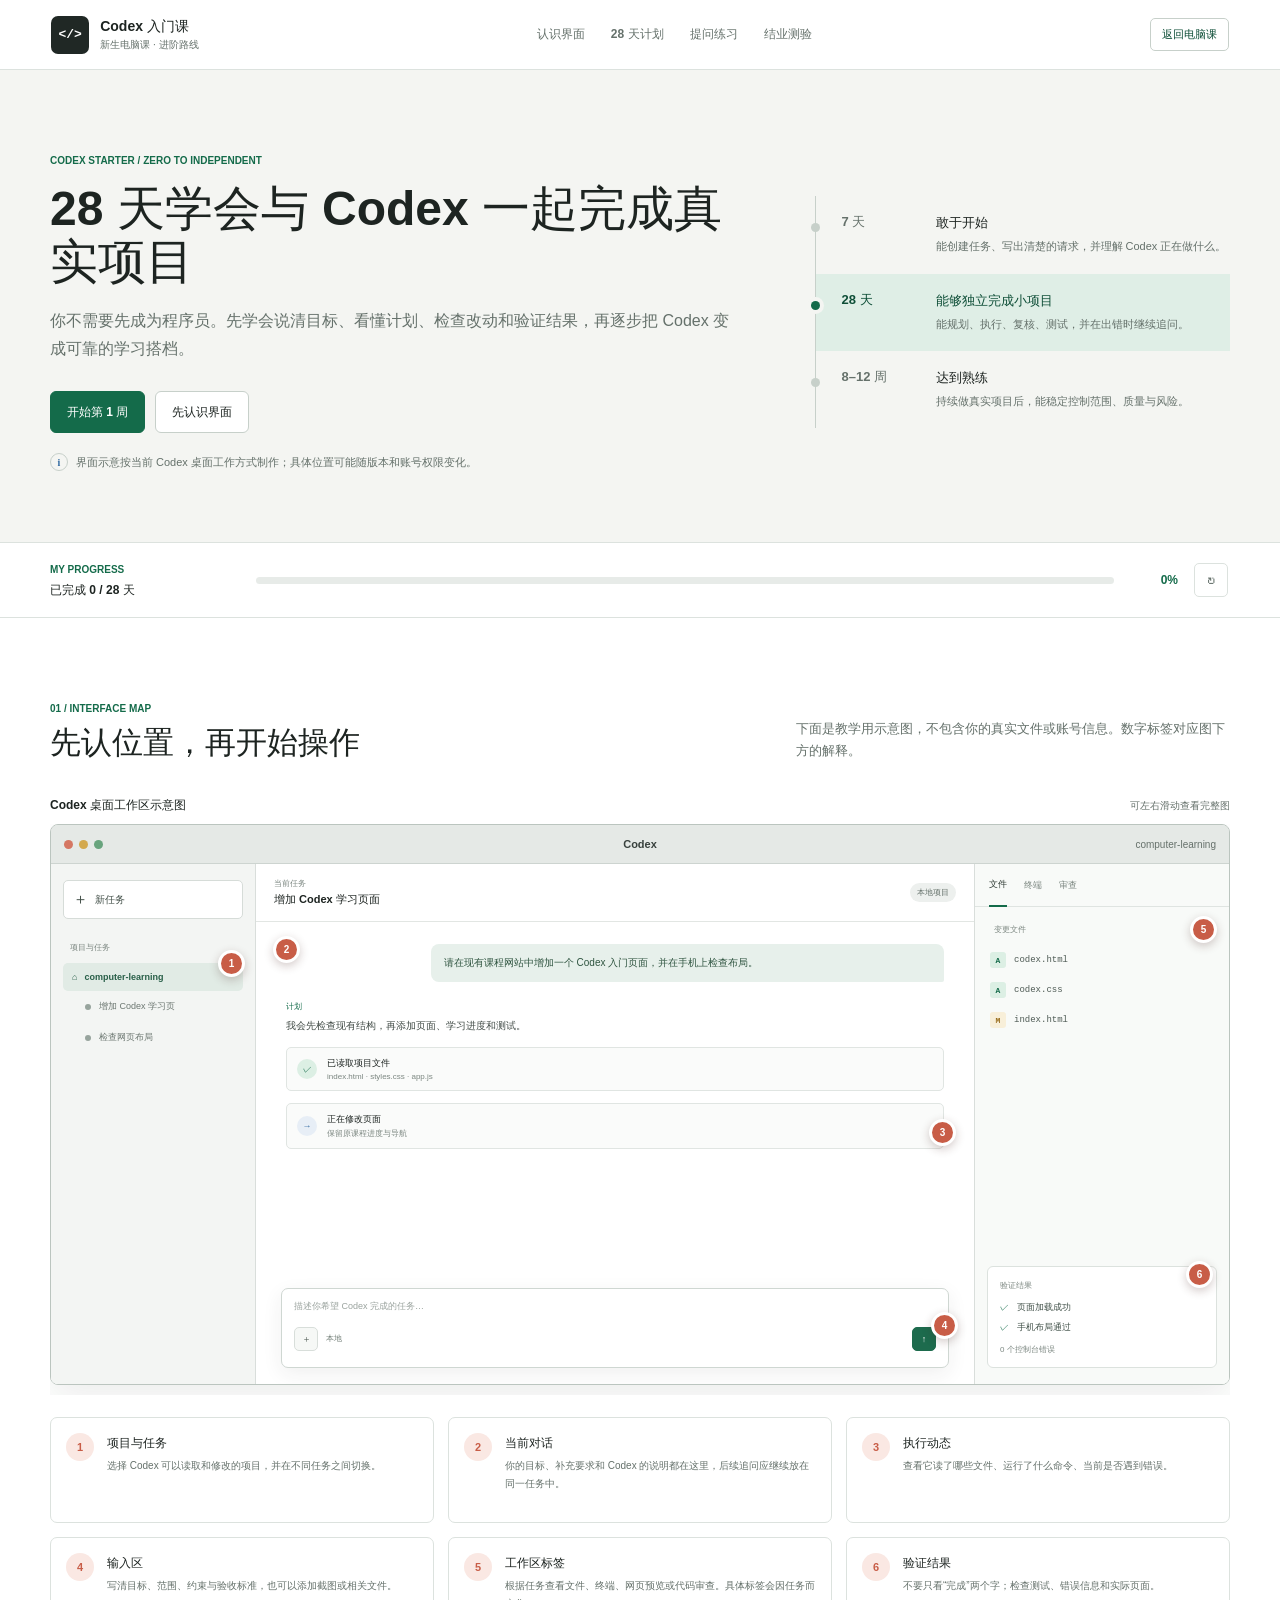
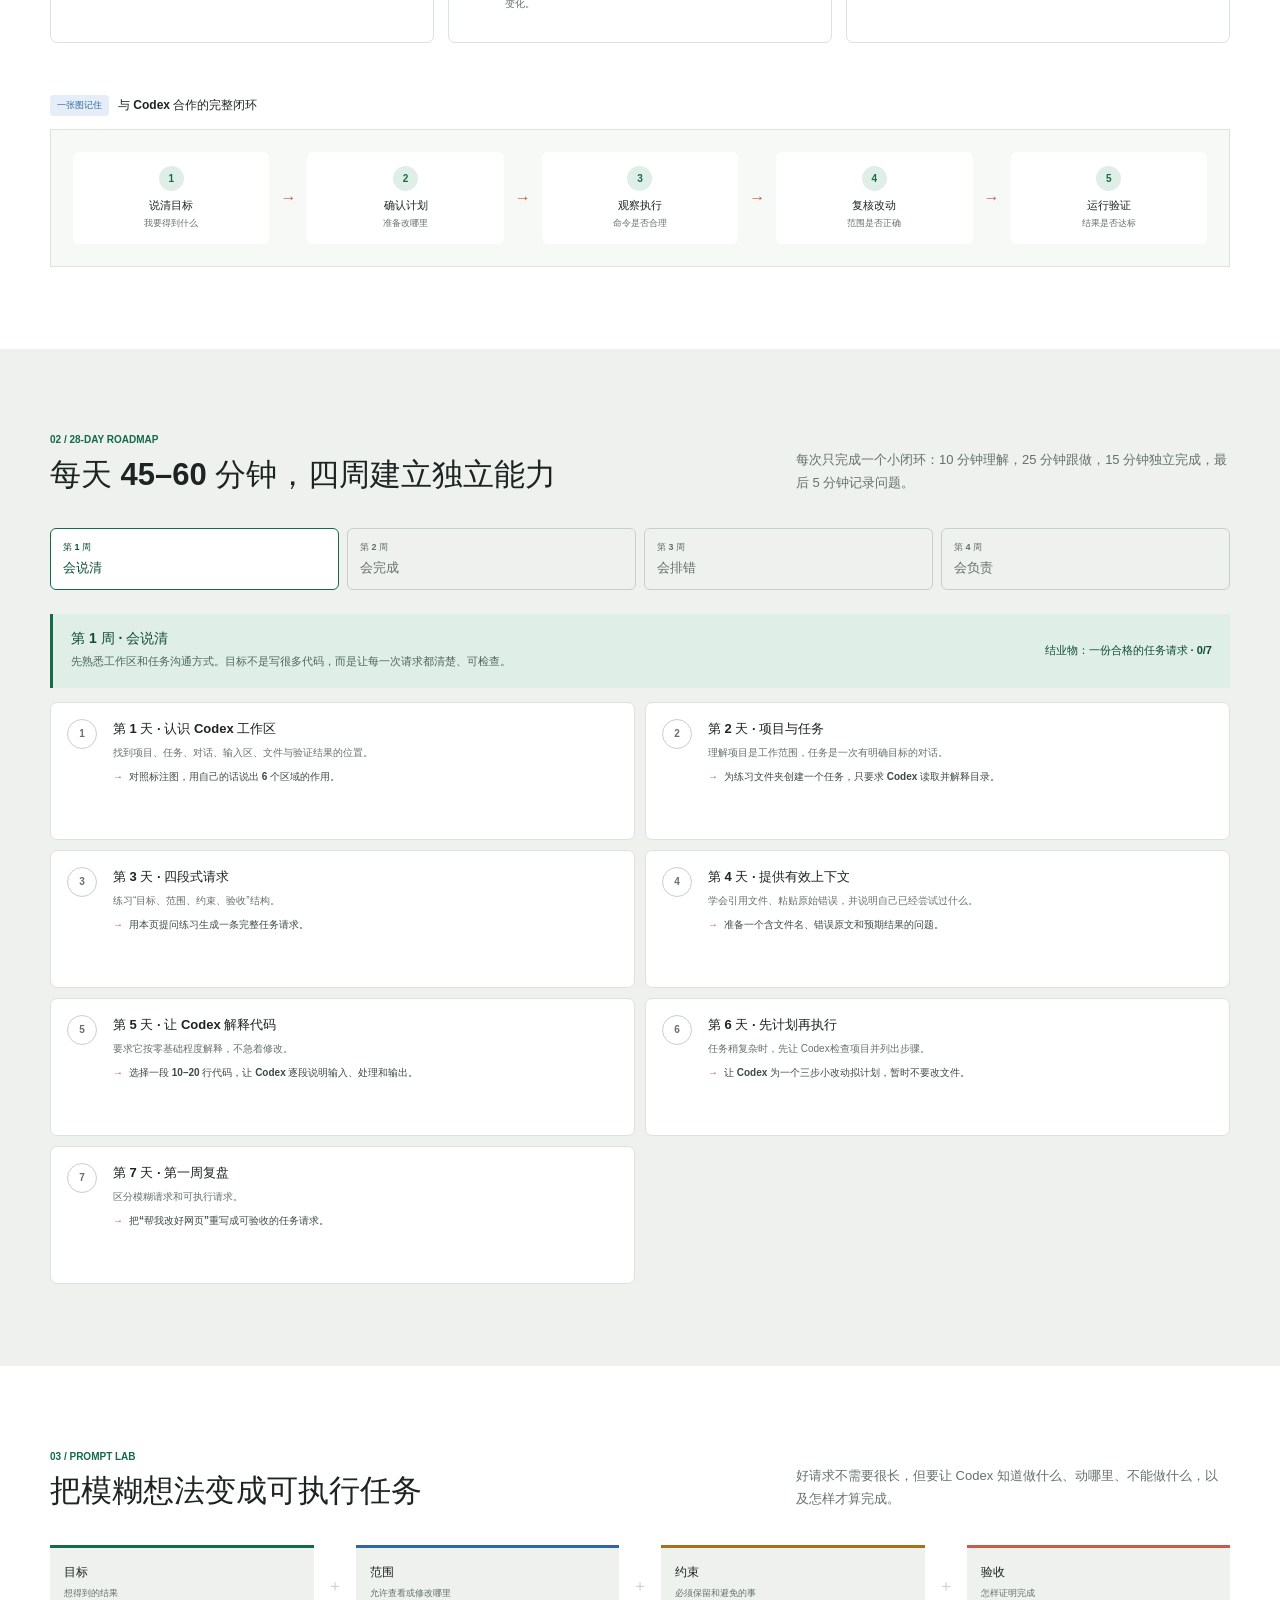
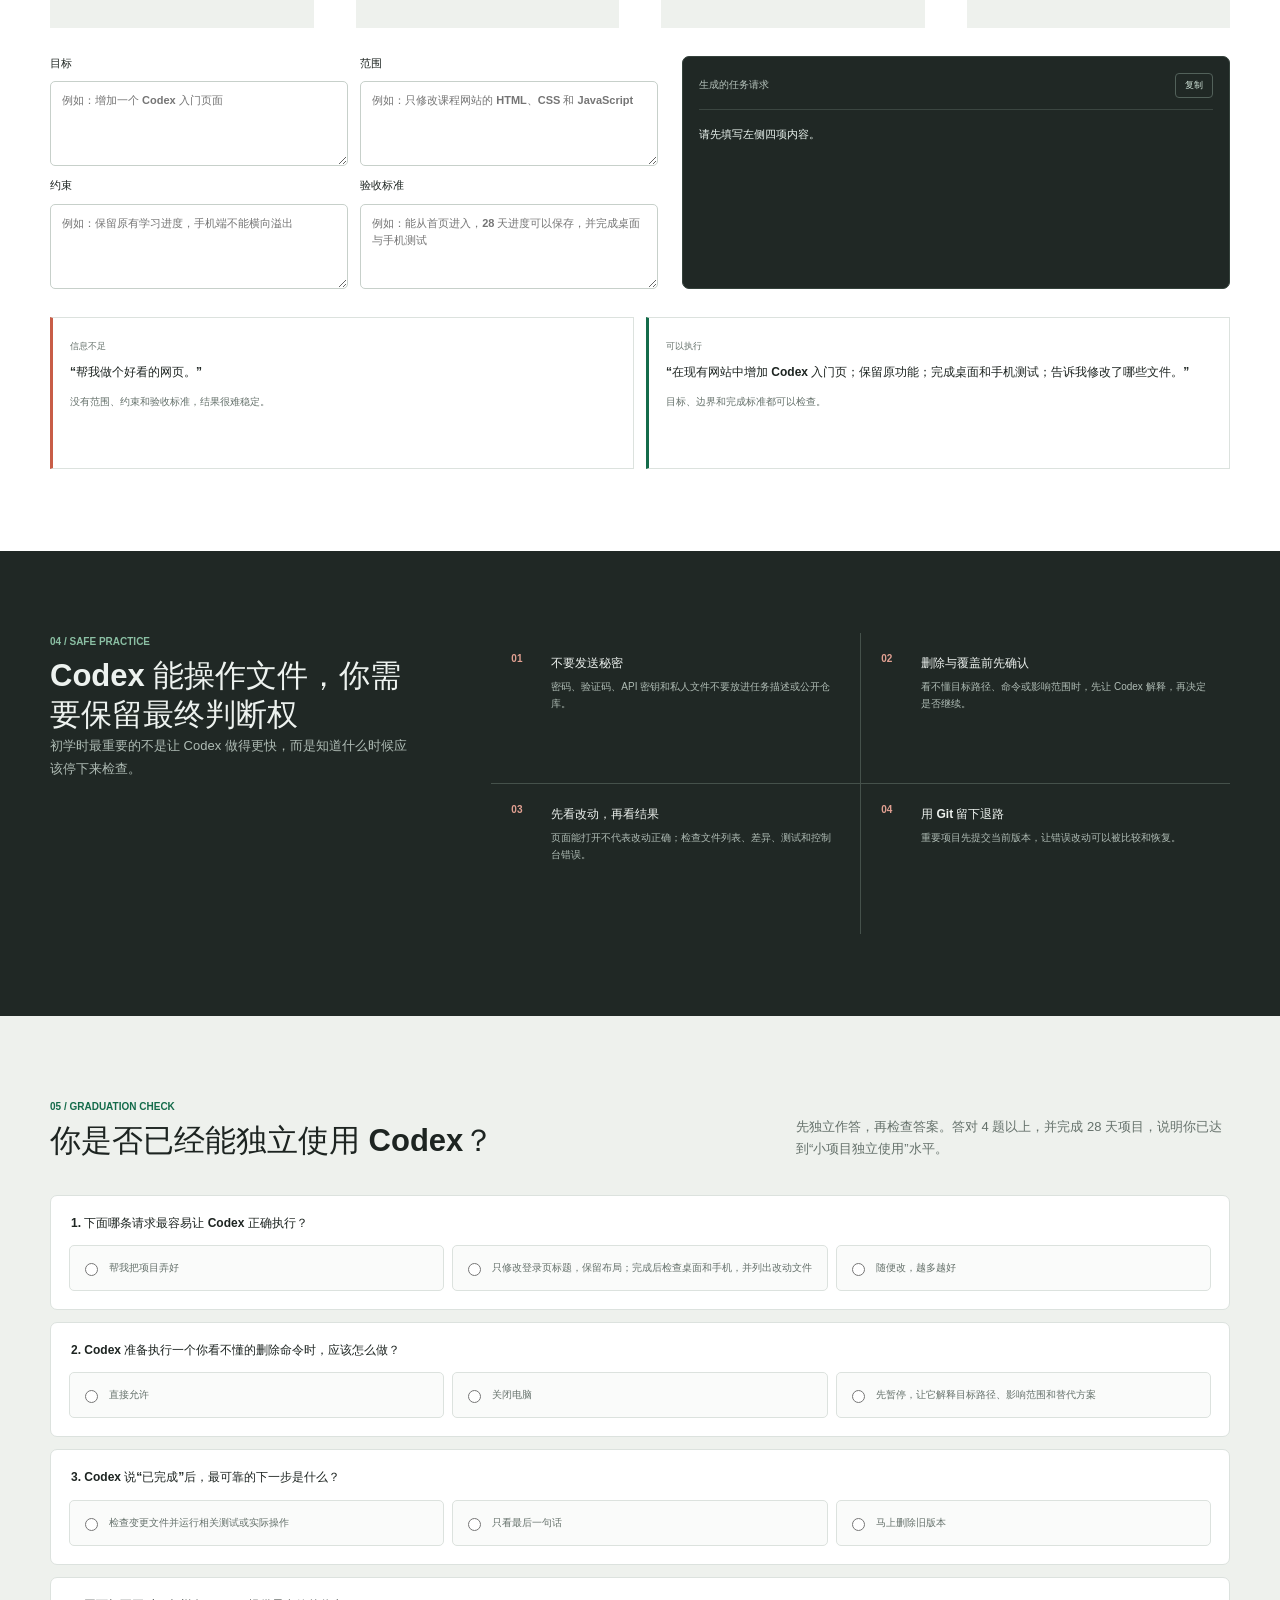
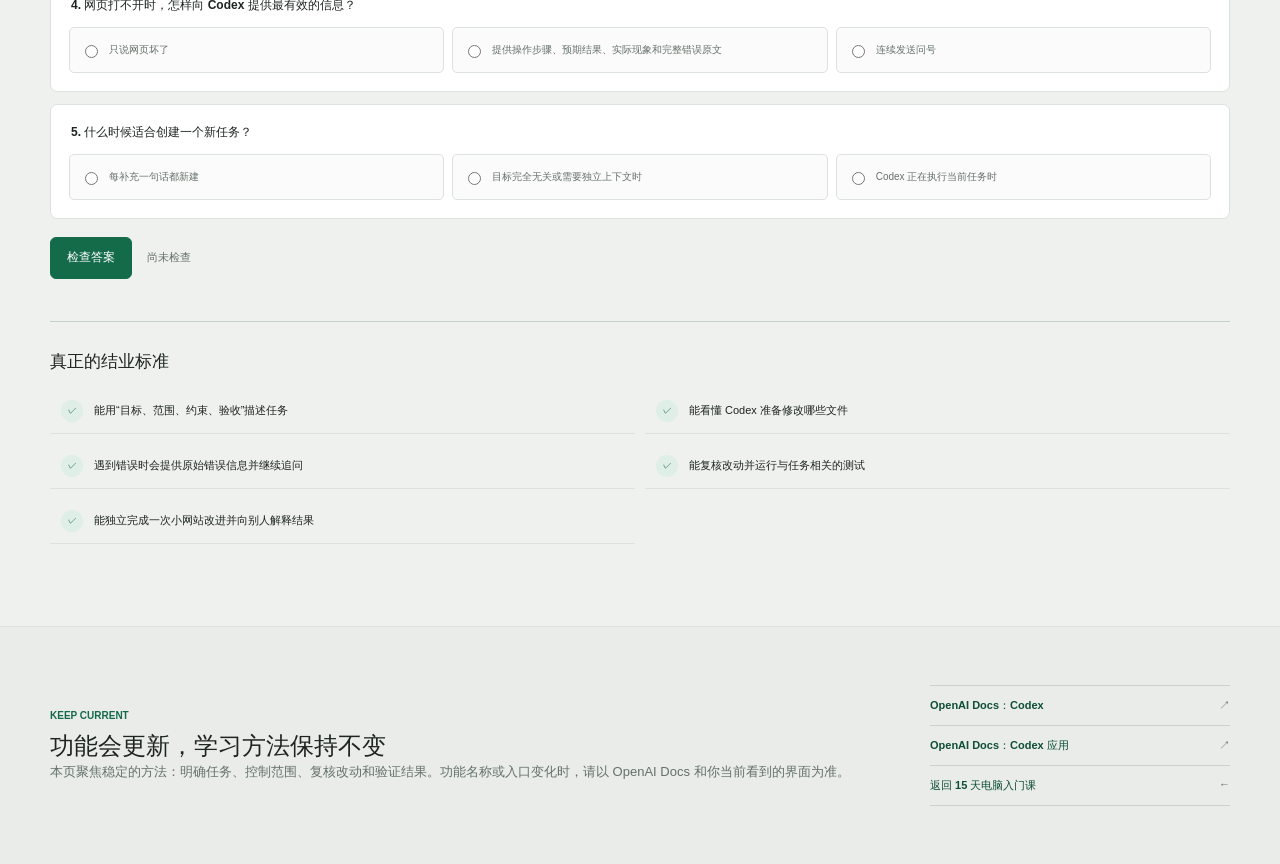
==== codex.html @ 04b74d38 "Add interactive Codex learning course" ====
<!doctype html>
<html lang="zh-CN">
  <head>
    <meta charset="UTF-8" />
    <meta name="viewport" content="width=device-width, initial-scale=1.0" />
    <meta name="theme-color" content="#f4f5f2" />
    <meta name="description" content="面向电脑零基础大学新生的 28 天 Codex 入门课程。" />
    <title>Codex 入门课 | 28 天学习路线</title>
    <link rel="stylesheet" href="codex.css?v=20260831-codex-v1" />
  </head>
  <body>
    <a class="skip-link" href="#mainContent">跳到主要内容</a>

    <header class="site-header">
      <a class="course-brand" href="index.html" aria-label="返回新生电脑课">
        <span class="brand-symbol" aria-hidden="true">&lt;/&gt;</span>
        <span><strong>Codex 入门课</strong><small>新生电脑课 · 进阶路线</small></span>
      </a>
      <nav class="header-nav" aria-label="Codex 课程导航">
        <a href="#interface">认识界面</a>
        <a href="#roadmap">28 天计划</a>
        <a href="#prompt-lab">提问练习</a>
        <a href="#graduation">结业测验</a>
      </nav>
      <a class="back-course" href="index.html">返回电脑课</a>
    </header>

    <main id="mainContent">
      <section class="hero-band" aria-labelledby="pageTitle">
        <div class="section-inner hero-layout">
          <div class="hero-copy">
            <p class="eyebrow">CODEX STARTER / ZERO TO INDEPENDENT</p>
            <h1 id="pageTitle">28 天学会与 Codex 一起完成真实项目</h1>
            <p class="hero-lead">你不需要先成为程序员。先学会说清目标、看懂计划、检查改动和验证结果，再逐步把 Codex 变成可靠的学习搭档。</p>
            <div class="hero-actions">
              <a class="primary-action" href="#roadmap">开始第 1 周</a>
              <a class="secondary-action" href="#interface">先认识界面</a>
            </div>
            <p class="version-note"><span aria-hidden="true">i</span> 界面示意按当前 Codex 桌面工作方式制作；具体位置可能随版本和账号权限变化。</p>
          </div>

          <div class="mastery-scale" aria-label="Codex 学习所需时间">
            <div class="mastery-step">
              <span>7 天</span>
              <div><strong>敢于开始</strong><p>能创建任务、写出清楚的请求，并理解 Codex 正在做什么。</p></div>
            </div>
            <div class="mastery-step featured">
              <span>28 天</span>
              <div><strong>能够独立完成小项目</strong><p>能规划、执行、复核、测试，并在出错时继续追问。</p></div>
            </div>
            <div class="mastery-step">
              <span>8–12 周</span>
              <div><strong>达到熟练</strong><p>持续做真实项目后，能稳定控制范围、质量与风险。</p></div>
            </div>
          </div>
        </div>
      </section>

      <section class="progress-band" aria-label="我的 Codex 学习进度">
        <div class="section-inner progress-layout">
          <div>
            <p class="section-label">MY PROGRESS</p>
            <strong id="progressText">已完成 0 / 28 天</strong>
          </div>
          <div class="course-progress" aria-hidden="true"><span id="progressBar"></span></div>
          <span class="progress-percent" id="progressPercent">0%</span>
          <button class="icon-command" id="resetProgress" type="button" title="重置 Codex 学习进度" aria-label="重置 Codex 学习进度">↻</button>
        </div>
      </section>

      <section class="content-band" id="interface" aria-labelledby="interfaceTitle">
        <div class="section-inner">
          <div class="section-heading">
            <div><p class="section-label">01 / INTERFACE MAP</p><h2 id="interfaceTitle">先认位置，再开始操作</h2></div>
            <p>下面是教学用示意图，不包含你的真实文件或账号信息。数字标签对应图下方的解释。</p>
          </div>

          <figure class="interface-figure">
            <div class="figure-caption-row"><figcaption>Codex 桌面工作区示意图</figcaption><span>可左右滑动查看完整图</span></div>
            <div class="interface-scroll">
              <div class="codex-window" role="img" aria-label="Codex 桌面应用界面示意图，标注项目和任务、当前对话、执行动态、输入区、工作区标签以及测试结果六个位置">
                <div class="window-titlebar"><span class="window-controls" aria-hidden="true"><i></i><i></i><i></i></span><strong>Codex</strong><span>computer-learning</span></div>
                <div class="window-body">
                  <aside class="mock-sidebar">
                    <div class="mock-new"><span>＋</span> 新任务</div>
                    <p>项目与任务</p>
                    <div class="mock-project active"><span>⌂</span><strong>computer-learning</strong></div>
                    <div class="mock-task"><i></i><span>增加 Codex 学习页</span></div>
                    <div class="mock-task"><i></i><span>检查网页布局</span></div>
                    <b class="map-pin pin-1">1</b>
                  </aside>
                  <section class="mock-conversation">
                    <header><div><small>当前任务</small><strong>增加 Codex 学习页面</strong></div><span>本地项目</span></header>
                    <div class="mock-chat-scroll">
                      <div class="user-message">请在现有课程网站中增加一个 Codex 入门页面，并在手机上检查布局。</div>
                      <div class="assistant-message"><span>计划</span><p>我会先检查现有结构，再添加页面、学习进度和测试。</p></div>
                      <div class="tool-update"><i>✓</i><div><strong>已读取项目文件</strong><small>index.html · styles.css · app.js</small></div></div>
                      <div class="tool-update running"><i>→</i><div><strong>正在修改页面</strong><small>保留原课程进度与导航</small></div></div>
                    </div>
                    <div class="mock-composer"><span>描述你希望 Codex 完成的任务…</span><div><button aria-label="添加文件" type="button">＋</button><small>本地</small><button aria-label="发送任务" type="button">↑</button></div></div>
                    <b class="map-pin pin-2">2</b>
                    <b class="map-pin pin-3">3</b>
                    <b class="map-pin pin-4">4</b>
                  </section>
                  <aside class="mock-workspace">
                    <div class="workspace-tabs"><strong>文件</strong><span>终端</span><span>审查</span></div>
                    <div class="file-tree"><p>变更文件</p><span><i class="added">A</i> codex.html</span><span><i class="added">A</i> codex.css</span><span><i class="changed">M</i> index.html</span></div>
                    <div class="test-output"><p>验证结果</p><strong><i>✓</i> 页面加载成功</strong><strong><i>✓</i> 手机布局通过</strong><small>0 个控制台错误</small></div>
                    <b class="map-pin pin-5">5</b>
                    <b class="map-pin pin-6">6</b>
                  </aside>
                </div>
              </div>
            </div>
          </figure>

          <ol class="map-legend">
            <li><span>1</span><div><strong>项目与任务</strong><p>选择 Codex 可以读取和修改的项目，并在不同任务之间切换。</p></div></li>
            <li><span>2</span><div><strong>当前对话</strong><p>你的目标、补充要求和 Codex 的说明都在这里，后续追问应继续放在同一任务中。</p></div></li>
            <li><span>3</span><div><strong>执行动态</strong><p>查看它读了哪些文件、运行了什么命令、当前是否遇到错误。</p></div></li>
            <li><span>4</span><div><strong>输入区</strong><p>写清目标、范围、约束与验收标准，也可以添加截图或相关文件。</p></div></li>
            <li><span>5</span><div><strong>工作区标签</strong><p>根据任务查看文件、终端、网页预览或代码审查。具体标签会因任务而变化。</p></div></li>
            <li><span>6</span><div><strong>验证结果</strong><p>不要只看“完成”两个字；检查测试、错误信息和实际页面。</p></div></li>
          </ol>

          <figure class="workflow-figure">
            <figcaption><span>一张图记住</span> 与 Codex 合作的完整闭环</figcaption>
            <div class="workflow-track" role="img" aria-label="目标、计划、执行、复核、验证五步工作流">
              <div><span>1</span><strong>说清目标</strong><small>我要得到什么</small></div>
              <i aria-hidden="true">→</i>
              <div><span>2</span><strong>确认计划</strong><small>准备改哪里</small></div>
              <i aria-hidden="true">→</i>
              <div><span>3</span><strong>观察执行</strong><small>命令是否合理</small></div>
              <i aria-hidden="true">→</i>
              <div><span>4</span><strong>复核改动</strong><small>范围是否正确</small></div>
              <i aria-hidden="true">→</i>
              <div><span>5</span><strong>运行验证</strong><small>结果是否达标</small></div>
            </div>
          </figure>
        </div>
      </section>

      <section class="content-band tinted" id="roadmap" aria-labelledby="roadmapTitle">
        <div class="section-inner">
          <div class="section-heading">
            <div><p class="section-label">02 / 28-DAY ROADMAP</p><h2 id="roadmapTitle">每天 45–60 分钟，四周建立独立能力</h2></div>
            <p>每次只完成一个小闭环：10 分钟理解，25 分钟跟做，15 分钟独立完成，最后 5 分钟记录问题。</p>
          </div>

          <div class="week-switcher" role="tablist" aria-label="选择学习周">
            <button class="week-tab active" type="button" role="tab" aria-selected="true" data-week="0"><span>第 1 周</span><strong>会说清</strong></button>
            <button class="week-tab" type="button" role="tab" aria-selected="false" data-week="1"><span>第 2 周</span><strong>会完成</strong></button>
            <button class="week-tab" type="button" role="tab" aria-selected="false" data-week="2"><span>第 3 周</span><strong>会排错</strong></button>
            <button class="week-tab" type="button" role="tab" aria-selected="false" data-week="3"><span>第 4 周</span><strong>会负责</strong></button>
          </div>
          <div class="week-summary" id="weekSummary" aria-live="polite"></div>
          <div class="day-grid" id="dayGrid"></div>
          <noscript><p class="noscript-note">请启用 JavaScript，以使用每日勾选和进度保存功能。</p></noscript>
        </div>
      </section>

      <section class="content-band" id="prompt-lab" aria-labelledby="promptTitle">
        <div class="section-inner">
          <div class="section-heading">
            <div><p class="section-label">03 / PROMPT LAB</p><h2 id="promptTitle">把模糊想法变成可执行任务</h2></div>
            <p>好请求不需要很长，但要让 Codex 知道做什么、动哪里、不能做什么，以及怎样才算完成。</p>
          </div>

          <div class="prompt-formula" aria-label="Codex 提问公式">
            <div><span>目标</span><p>想得到的结果</p></div><b>＋</b>
            <div><span>范围</span><p>允许查看或修改哪里</p></div><b>＋</b>
            <div><span>约束</span><p>必须保留和避免的事</p></div><b>＋</b>
            <div><span>验收</span><p>怎样证明完成</p></div>
          </div>

          <div class="prompt-lab-layout">
            <form class="prompt-fields" id="promptForm">
              <label><span>目标</span><textarea id="goalInput" rows="2" placeholder="例如：增加一个 Codex 入门页面"></textarea></label>
              <label><span>范围</span><textarea id="scopeInput" rows="2" placeholder="例如：只修改课程网站的 HTML、CSS 和 JavaScript"></textarea></label>
              <label><span>约束</span><textarea id="constraintInput" rows="2" placeholder="例如：保留原有学习进度，手机端不能横向溢出"></textarea></label>
              <label><span>验收标准</span><textarea id="acceptanceInput" rows="2" placeholder="例如：能从首页进入，28 天进度可以保存，并完成桌面与手机测试"></textarea></label>
            </form>
            <div class="prompt-preview">
              <div class="preview-heading"><span>生成的任务请求</span><button id="copyPrompt" type="button">复制</button></div>
              <pre id="promptOutput">请先填写左侧四项内容。</pre>
              <p id="copyStatus" role="status" aria-live="polite"></p>
            </div>
          </div>

          <div class="prompt-compare">
            <div class="weak-prompt"><span>信息不足</span><blockquote>“帮我做个好看的网页。”</blockquote><p>没有范围、约束和验收标准，结果很难稳定。</p></div>
            <div class="strong-prompt"><span>可以执行</span><blockquote>“在现有网站中增加 Codex 入门页；保留原功能；完成桌面和手机测试；告诉我修改了哪些文件。”</blockquote><p>目标、边界和完成标准都可以检查。</p></div>
          </div>
        </div>
      </section>

      <section class="content-band safety-band" id="safety" aria-labelledby="safetyTitle">
        <div class="section-inner safety-layout">
          <div>
            <p class="section-label">04 / SAFE PRACTICE</p>
            <h2 id="safetyTitle">Codex 能操作文件，你需要保留最终判断权</h2>
            <p>初学时最重要的不是让 Codex 做得更快，而是知道什么时候应该停下来检查。</p>
          </div>
          <div class="safety-list">
            <article><span>01</span><div><strong>不要发送秘密</strong><p>密码、验证码、API 密钥和私人文件不要放进任务描述或公开仓库。</p></div></article>
            <article><span>02</span><div><strong>删除与覆盖前先确认</strong><p>看不懂目标路径、命令或影响范围时，先让 Codex 解释，再决定是否继续。</p></div></article>
            <article><span>03</span><div><strong>先看改动，再看结果</strong><p>页面能打开不代表改动正确；检查文件列表、差异、测试和控制台错误。</p></div></article>
            <article><span>04</span><div><strong>用 Git 留下退路</strong><p>重要项目先提交当前版本，让错误改动可以被比较和恢复。</p></div></article>
          </div>
        </div>
      </section>

      <section class="content-band tinted" id="graduation" aria-labelledby="graduationTitle">
        <div class="section-inner">
          <div class="section-heading">
            <div><p class="section-label">05 / GRADUATION CHECK</p><h2 id="graduationTitle">你是否已经能独立使用 Codex？</h2></div>
            <p>先独立作答，再检查答案。答对 4 题以上，并完成 28 天项目，说明你已达到“小项目独立使用”水平。</p>
          </div>
          <form class="quiz-list" id="quizForm"></form>
          <div class="quiz-actions"><button class="primary-action" id="checkQuiz" type="button">检查答案</button><p id="quizResult" role="status" aria-live="polite">尚未检查</p></div>

          <div class="readiness-rubric">
            <h3>真正的结业标准</h3>
            <ul>
              <li><span>✓</span>能用“目标、范围、约束、验收”描述任务</li>
              <li><span>✓</span>能看懂 Codex 准备修改哪些文件</li>
              <li><span>✓</span>遇到错误时会提供原始错误信息并继续追问</li>
              <li><span>✓</span>能复核改动并运行与任务相关的测试</li>
              <li><span>✓</span>能独立完成一次小网站改进并向别人解释结果</li>
            </ul>
          </div>
        </div>
      </section>

      <section class="source-band" aria-labelledby="sourceTitle">
        <div class="section-inner source-layout">
          <div><p class="section-label">KEEP CURRENT</p><h2 id="sourceTitle">功能会更新，学习方法保持不变</h2><p>本页聚焦稳定的方法：明确任务、控制范围、复核改动和验证结果。功能名称或入口变化时，请以 OpenAI Docs 和你当前看到的界面为准。</p></div>
          <div class="source-links">
            <a href="https://developers.openai.com/codex/" target="_blank" rel="noopener">OpenAI Docs：Codex</a>
            <a href="https://developers.openai.com/codex/app/" target="_blank" rel="noopener">OpenAI Docs：Codex 应用</a>
            <a href="index.html">返回 15 天电脑入门课</a>
          </div>
        </div>
      </section>
    </main>

    <button class="selection-helper" id="selectionHelper" type="button" hidden title="把选中文字放入提问练习" aria-label="把选中文字放入提问练习">?</button>
    <div class="toast" id="toast" role="status" aria-live="polite"></div>
    <script src="codex.js?v=20260831-codex-v1"></script>
  </body>
</html>
---- codex.css ----
:root {
  --page: #f4f5f2;
  --surface: #ffffff;
  --surface-soft: #eef1ed;
  --ink: #1d2421;
  --muted: #65716b;
  --line: #dce2de;
  --line-strong: #c7d0ca;
  --green: #146b4a;
  --green-dark: #0e4e37;
  --green-soft: #dfeee6;
  --coral: #c85d47;
  --coral-soft: #fae8e3;
  --blue: #2e68a0;
  --blue-soft: #e5eef7;
  --gold: #a77316;
  --gold-soft: #f8efd9;
  --charcoal: #202825;
  --radius: 8px;
  --shadow: 0 14px 36px rgba(25, 38, 31, 0.08);
  font-family: "Segoe UI", "Microsoft YaHei", sans-serif;
  color: var(--ink);
  background: var(--page);
  font-synthesis: none;
}

* { box-sizing: border-box; }
html { scroll-behavior: smooth; }
body { min-width: 320px; margin: 0; background: var(--page); }
button, input, textarea { font: inherit; }
button, a { -webkit-tap-highlight-color: transparent; }
button { cursor: pointer; }
a { color: inherit; }
p { line-height: 1.75; }

.skip-link { position: fixed; top: 8px; left: 8px; z-index: 100; padding: 9px 12px; border-radius: 5px; background: var(--charcoal); color: #fff; transform: translateY(-160%); }
.skip-link:focus { transform: translateY(0); }

.site-header { position: sticky; top: 0; z-index: 20; min-height: 70px; display: grid; grid-template-columns: auto 1fr auto; align-items: center; gap: 28px; padding: 0 4vw; border-bottom: 1px solid var(--line); background: rgba(255, 255, 255, 0.94); backdrop-filter: blur(12px); }
.course-brand { display: flex; align-items: center; gap: 11px; color: var(--ink); text-decoration: none; }
.course-brand > span:last-child { display: grid; gap: 2px; }
.course-brand strong { font-size: 14px; }
.course-brand small { color: var(--muted); font-size: 10px; }
.brand-symbol { width: 38px; height: 38px; display: grid; place-items: center; border-radius: 7px; background: var(--charcoal); color: #fff; font: 800 13px Consolas, monospace; }
.header-nav { display: flex; justify-content: center; gap: 26px; }
.header-nav a { color: var(--muted); font-size: 12px; font-weight: 700; text-decoration: none; }
.header-nav a:hover, .header-nav a:focus-visible { color: var(--green); }
.back-course { padding: 8px 11px; border: 1px solid var(--line-strong); border-radius: 5px; color: var(--green-dark); font-size: 11px; font-weight: 800; text-decoration: none; }
.back-course:hover { border-color: var(--green); background: var(--green-soft); }

.section-inner { width: min(1180px, calc(100% - 48px)); margin: 0 auto; }
.content-band { padding: 82px 0; background: var(--surface); }
.content-band.tinted { background: var(--surface-soft); }
.hero-band { padding: 82px 0 70px; border-bottom: 1px solid var(--line); background: var(--page); }
.hero-layout { display: grid; grid-template-columns: minmax(0, 1.25fr) minmax(330px, 0.75fr); gap: 72px; align-items: center; }
.eyebrow, .section-label { margin: 0; color: var(--green); font-size: 10px; font-weight: 900; letter-spacing: 0; }
.hero-copy h1 { max-width: 760px; margin: 12px 0 18px; font-size: 48px; line-height: 1.12; letter-spacing: 0; }
.hero-lead { max-width: 700px; margin: 0; color: var(--muted); font-size: 16px; }
.hero-actions { display: flex; gap: 10px; flex-wrap: wrap; margin-top: 28px; }
.primary-action, .secondary-action { min-height: 42px; display: inline-flex; align-items: center; justify-content: center; padding: 0 16px; border-radius: 6px; font-size: 12px; font-weight: 800; text-decoration: none; }
.primary-action { border: 1px solid var(--green); background: var(--green); color: #fff; }
.primary-action:hover { border-color: var(--green-dark); background: var(--green-dark); }
.secondary-action { border: 1px solid var(--line-strong); background: var(--surface); color: var(--ink); }
.secondary-action:hover { border-color: var(--green); color: var(--green); background: var(--green-soft); }
.version-note { display: flex; gap: 8px; align-items: start; max-width: 680px; margin: 20px 0 0; color: var(--muted); font-size: 11px; }
.version-note span { width: 18px; height: 18px; display: grid; place-items: center; flex: 0 0 18px; border: 1px solid var(--line-strong); border-radius: 50%; color: var(--blue); font: 800 10px Georgia, serif; }

.mastery-scale { border-left: 1px solid var(--line-strong); }
.mastery-step { position: relative; display: grid; grid-template-columns: 78px 1fr; gap: 16px; padding: 17px 0 17px 26px; }
.mastery-step::before { content: ""; position: absolute; top: 27px; left: -5px; width: 9px; height: 9px; border-radius: 50%; background: var(--line-strong); }
.mastery-step > span { color: var(--muted); font-size: 13px; font-weight: 900; }
.mastery-step strong { font-size: 13px; }
.mastery-step p { margin: 5px 0 0; color: var(--muted); font-size: 11px; }
.mastery-step.featured { background: var(--green-soft); }
.mastery-step.featured::before { background: var(--green); box-shadow: 0 0 0 4px var(--page); }
.mastery-step.featured > span, .mastery-step.featured strong { color: var(--green-dark); }

.progress-band { padding: 18px 0; border-bottom: 1px solid var(--line); background: var(--surface); }
.progress-layout { display: grid; grid-template-columns: 190px 1fr 48px 36px; gap: 16px; align-items: center; }
.progress-layout > div:first-child { display: grid; gap: 3px; }
.progress-layout strong { font-size: 12px; }
.course-progress { height: 7px; overflow: hidden; border-radius: 99px; background: #e7ebe8; }
.course-progress span { display: block; width: 0; height: 100%; border-radius: inherit; background: var(--green); transition: width 0.2s ease; }
.progress-percent { color: var(--green); font-size: 12px; font-weight: 900; text-align: right; }
.icon-command { width: 34px; height: 34px; display: grid; place-items: center; border: 1px solid var(--line); border-radius: 5px; background: transparent; color: var(--muted); font-size: 17px; }
.icon-command:hover { border-color: var(--coral); color: var(--coral); background: var(--coral-soft); }

.section-heading { display: grid; grid-template-columns: minmax(0, 1fr) minmax(280px, 0.62fr); gap: 46px; align-items: end; margin-bottom: 34px; }
.section-heading h2, .source-layout h2, .safety-layout h2 { margin: 7px 0 0; font-size: 31px; line-height: 1.25; letter-spacing: 0; }
.section-heading > p, .source-layout > div > p:last-child, .safety-layout > div > p:last-child { margin: 0; color: var(--muted); font-size: 13px; }

.interface-figure, .workflow-figure { margin: 0; }
.figure-caption-row { display: flex; align-items: center; justify-content: space-between; gap: 18px; margin-bottom: 10px; }
.figure-caption-row figcaption { font-size: 12px; font-weight: 800; }
.figure-caption-row span { color: var(--muted); font-size: 10px; }
.interface-scroll { overflow-x: auto; padding-bottom: 10px; scrollbar-color: var(--line-strong) transparent; }
.codex-window { min-width: 980px; overflow: hidden; border: 1px solid #bbc5bf; border-radius: 8px; background: #edf0ee; box-shadow: var(--shadow); }
.window-titlebar { height: 39px; display: grid; grid-template-columns: 1fr auto 1fr; align-items: center; padding: 0 13px; border-bottom: 1px solid #cdd4d0; background: #e5e9e6; color: #66716b; font-size: 10px; }
.window-titlebar strong { color: #38413d; font-size: 11px; text-align: center; }
.window-titlebar > span:last-child { text-align: right; }
.window-controls { display: flex; gap: 6px; }
.window-controls i { width: 9px; height: 9px; border-radius: 50%; background: #aeb8b2; }
.window-controls i:nth-child(1) { background: #d57763; }
.window-controls i:nth-child(2) { background: #d3a94e; }
.window-controls i:nth-child(3) { background: #68a47d; }
.window-body { height: 520px; display: grid; grid-template-columns: 205px minmax(490px, 1fr) 255px; background: #fff; }
.mock-sidebar, .mock-conversation, .mock-workspace { position: relative; min-width: 0; }
.mock-sidebar { padding: 16px 12px; border-right: 1px solid #d9dedb; background: #f3f5f3; }
.mock-new { display: flex; align-items: center; gap: 7px; padding: 9px; border: 1px solid #d6dcd8; border-radius: 5px; background: #fff; color: #435049; font-size: 10px; font-weight: 800; }
.mock-new span { font-size: 15px; }
.mock-sidebar > p, .file-tree > p, .test-output > p { margin: 22px 7px 8px; color: #7c8781; font-size: 8px; font-weight: 900; text-transform: uppercase; }
.mock-project { display: flex; gap: 7px; align-items: center; padding: 9px; border-radius: 5px; color: #59645e; font-size: 9px; }
.mock-project.active { background: #e1ebe5; color: #285f48; }
.mock-task { display: grid; grid-template-columns: 7px 1fr; gap: 7px; align-items: center; padding: 9px 8px 9px 22px; color: #6c7771; font-size: 9px; }
.mock-task i { width: 6px; height: 6px; border-radius: 50%; background: #97a49d; }
.mock-conversation { display: grid; grid-template-rows: 58px 1fr 96px; background: #fff; }
.mock-conversation > header { display: flex; align-items: center; justify-content: space-between; padding: 0 18px; border-bottom: 1px solid #e2e6e3; }
.mock-conversation header div { display: grid; gap: 3px; }
.mock-conversation header small { color: #7c8781; font-size: 8px; }
.mock-conversation header strong { font-size: 11px; }
.mock-conversation header > span { padding: 4px 7px; border-radius: 99px; background: #edf0ee; color: #65716b; font-size: 8px; }
.mock-chat-scroll { padding: 22px 30px; overflow: hidden; }
.user-message { max-width: 78%; margin-left: auto; padding: 11px 13px; border-radius: 8px 8px 2px 8px; background: #e7f0eb; color: #305541; font-size: 10px; line-height: 1.6; }
.assistant-message { max-width: 84%; margin-top: 18px; color: #414b46; font-size: 10px; }
.assistant-message span { color: #146b4a; font-size: 8px; font-weight: 900; }
.assistant-message p { margin: 5px 0 0; }
.tool-update { display: flex; gap: 10px; align-items: center; margin-top: 12px; padding: 9px 10px; border: 1px solid #e0e5e2; border-radius: 5px; background: #fafbfa; }
.tool-update i { width: 20px; height: 20px; display: grid; place-items: center; border-radius: 50%; background: #dcefe4; color: #146b4a; font-style: normal; font-size: 9px; font-weight: 900; }
.tool-update div { display: grid; gap: 2px; }
.tool-update strong { font-size: 9px; }
.tool-update small { color: #7c8781; font-size: 8px; }
.tool-update.running i { background: #e7eef6; color: #2e68a0; }
.mock-composer { margin: 0 25px 16px; padding: 11px 12px; border: 1px solid #cfd7d2; border-radius: 7px; background: #fff; box-shadow: 0 6px 20px rgba(36, 48, 42, 0.07); color: #9aa39e; font-size: 9px; }
.mock-composer > div { display: flex; align-items: center; gap: 8px; margin-top: 14px; }
.mock-composer button { width: 24px; height: 24px; display: grid; place-items: center; border: 1px solid #d8deda; border-radius: 5px; background: #f6f8f6; color: #56625b; }
.mock-composer button:last-child { margin-left: auto; border-color: #1d6b4d; background: #1d6b4d; color: #fff; }
.mock-composer small { color: #737f78; }
.mock-workspace { border-left: 1px solid #d9dedb; background: #f8faf8; }
.workspace-tabs { height: 43px; display: flex; gap: 17px; align-items: center; padding: 0 14px; border-bottom: 1px solid #dfe4e1; color: #7a857f; font-size: 9px; }
.workspace-tabs strong { height: 43px; display: flex; align-items: center; border-bottom: 2px solid #146b4a; color: #2f3a34; }
.file-tree { padding: 0 12px; }
.file-tree > p { margin-top: 16px; }
.file-tree > span { display: flex; gap: 8px; align-items: center; padding: 7px 3px; color: #4f5b55; font: 9px Consolas, monospace; }
.file-tree i { width: 16px; height: 16px; display: grid; place-items: center; border-radius: 3px; font-style: normal; font-size: 8px; font-weight: 900; }
.file-tree .added { background: #dcefe4; color: #146b4a; }
.file-tree .changed { background: #f8efd9; color: #966a18; }
.test-output { position: absolute; right: 12px; bottom: 16px; left: 12px; padding: 12px; border: 1px solid #dce2de; border-radius: 6px; background: #fff; }
.test-output > p { margin: 0 0 8px; }
.test-output strong, .test-output small { display: block; }
.test-output strong { margin-top: 7px; color: #405048; font-size: 9px; }
.test-output strong i { margin-right: 5px; color: #146b4a; font-style: normal; }
.test-output small { margin-top: 10px; color: #7c8781; font-size: 8px; }
.map-pin { position: absolute; z-index: 4; width: 27px; height: 27px; display: grid; place-items: center; border: 3px solid #fff; border-radius: 50%; background: var(--coral); color: #fff; font-size: 10px; box-shadow: 0 3px 10px rgba(73, 35, 28, 0.24); }
.pin-1 { top: 86px; right: 10px; }
.pin-2 { top: 72px; left: 17px; }
.pin-3 { top: 255px; right: 18px; }
.pin-4 { right: 16px; bottom: 45px; }
.pin-5 { top: 52px; right: 12px; }
.pin-6 { right: 16px; bottom: 96px; }

.map-legend { display: grid; grid-template-columns: repeat(3, minmax(0, 1fr)); gap: 14px; margin: 22px 0 0; padding: 0; list-style: none; }
.map-legend li { min-height: 106px; display: grid; grid-template-columns: 30px 1fr; gap: 11px; padding: 15px; border: 1px solid var(--line); border-radius: 7px; background: var(--surface); }
.map-legend li > span { width: 28px; height: 28px; display: grid; place-items: center; border-radius: 50%; background: var(--coral-soft); color: var(--coral); font-size: 11px; font-weight: 900; }
.map-legend strong { font-size: 12px; }
.map-legend p { margin: 5px 0 0; color: var(--muted); font-size: 10px; }

.workflow-figure { margin-top: 52px; }
.workflow-figure figcaption { display: flex; align-items: center; gap: 9px; margin-bottom: 13px; font-size: 12px; font-weight: 800; }
.workflow-figure figcaption span { padding: 4px 7px; border-radius: 4px; background: var(--blue-soft); color: var(--blue); font-size: 9px; }
.workflow-track { min-width: 800px; display: grid; grid-template-columns: repeat(4, minmax(120px, 1fr) 24px) minmax(120px, 1fr); gap: 7px; align-items: center; padding: 22px; border: 1px solid var(--line); background: #f7f9f7; }
.workflow-figure { overflow-x: auto; }
.workflow-track > div { min-height: 92px; display: grid; align-content: center; justify-items: center; padding: 10px; border-radius: 6px; background: #fff; text-align: center; }
.workflow-track > div span { width: 25px; height: 25px; display: grid; place-items: center; margin-bottom: 7px; border-radius: 50%; background: var(--green-soft); color: var(--green); font-size: 10px; font-weight: 900; }
.workflow-track strong { font-size: 11px; }
.workflow-track small { margin-top: 4px; color: var(--muted); font-size: 9px; }
.workflow-track > i { color: var(--coral); font-style: normal; text-align: center; }

.week-switcher { display: grid; grid-template-columns: repeat(4, minmax(0, 1fr)); gap: 8px; }
.week-tab { min-height: 62px; display: grid; gap: 5px; align-content: center; padding: 10px 12px; border: 1px solid var(--line-strong); border-radius: 6px; background: transparent; color: var(--muted); text-align: left; }
.week-tab:hover, .week-tab.active { border-color: var(--green); background: var(--surface); color: var(--green-dark); }
.week-tab span { font-size: 9px; font-weight: 800; }
.week-tab strong { font-size: 13px; }
.week-summary { display: grid; grid-template-columns: 1fr auto; gap: 18px; align-items: center; margin: 24px 0 14px; padding: 16px 18px; border-left: 3px solid var(--green); background: var(--green-soft); }
.week-summary h3 { margin: 0; color: var(--green-dark); font-size: 14px; }
.week-summary p { margin: 4px 0 0; color: #4e685c; font-size: 11px; }
.week-summary span { color: var(--green-dark); font-size: 11px; font-weight: 900; }
.day-grid { display: grid; grid-template-columns: repeat(2, minmax(0, 1fr)); gap: 10px; }
.day-card { min-height: 138px; display: grid; grid-template-columns: 34px 1fr; gap: 12px; padding: 16px; border: 1px solid var(--line); border-radius: 7px; background: var(--surface); transition: border-color 0.15s, background 0.15s; }
.day-card.done { border-color: #a9cdb9; background: #f5faf7; }
.day-check { position: relative; width: 30px; height: 30px; }
.day-check input { position: absolute; width: 1px; height: 1px; opacity: 0; }
.day-check label { width: 30px; height: 30px; display: grid; place-items: center; border: 1px solid var(--line-strong); border-radius: 50%; background: #fff; color: var(--muted); font-size: 10px; font-weight: 900; cursor: pointer; }
.day-check input:focus-visible + label { outline: 3px solid rgba(46, 104, 160, 0.25); outline-offset: 2px; }
.day-check input:checked + label { border-color: var(--green); background: var(--green); color: #fff; }
.day-card h3 { margin: 1px 0 6px; font-size: 13px; }
.day-card p { margin: 0; color: var(--muted); font-size: 10px; }
.day-task { display: flex; gap: 6px; align-items: start; margin-top: 8px; color: #3d4a44; font-size: 10px; font-weight: 700; line-height: 1.6; }
.day-task span { color: var(--coral); }
.noscript-note { padding: 12px; background: var(--coral-soft); color: #7c463a; font-size: 11px; }

.prompt-formula { display: grid; grid-template-columns: 1fr 26px 1fr 26px 1fr 26px 1fr; gap: 8px; align-items: center; }
.prompt-formula > div { min-height: 83px; padding: 14px; border-top: 3px solid var(--green); background: var(--surface-soft); }
.prompt-formula > div:nth-of-type(2) { border-color: var(--blue); }
.prompt-formula > div:nth-of-type(3) { border-color: var(--gold); }
.prompt-formula > div:nth-of-type(4) { border-color: var(--coral); }
.prompt-formula span { font-size: 12px; font-weight: 900; }
.prompt-formula p { margin: 5px 0 0; color: var(--muted); font-size: 9px; }
.prompt-formula > b { color: var(--line-strong); text-align: center; }
.prompt-lab-layout { display: grid; grid-template-columns: minmax(0, 1fr) minmax(320px, 0.9fr); gap: 24px; margin-top: 28px; }
.prompt-fields { display: grid; grid-template-columns: repeat(2, minmax(0, 1fr)); gap: 12px; }
.prompt-fields label { display: grid; gap: 7px; color: var(--ink); font-size: 11px; font-weight: 800; }
.prompt-fields textarea { width: 100%; min-height: 82px; resize: vertical; padding: 10px 11px; border: 1px solid var(--line-strong); border-radius: 5px; outline: 0; background: #fff; color: var(--ink); font-size: 11px; line-height: 1.6; }
.prompt-fields textarea:focus { border-color: var(--blue); box-shadow: 0 0 0 3px rgba(46, 104, 160, 0.1); }
.prompt-preview { min-height: 225px; padding: 16px; border: 1px solid #35423c; border-radius: 7px; background: var(--charcoal); color: #e9f1ed; }
.preview-heading { display: flex; align-items: center; justify-content: space-between; gap: 12px; padding-bottom: 11px; border-bottom: 1px solid #3b4641; color: #b7c4bd; font-size: 10px; font-weight: 800; }
.preview-heading button { padding: 5px 9px; border: 1px solid #52615a; border-radius: 4px; background: transparent; color: #cfe2d8; font-size: 9px; font-weight: 800; }
.preview-heading button:hover { border-color: #84af99; background: #30463b; }
.prompt-preview pre { min-height: 120px; margin: 16px 0 0; white-space: pre-wrap; overflow-wrap: anywhere; color: #eaf4ef; font: 11px/1.75 Consolas, "Microsoft YaHei", monospace; }
.prompt-preview > p { min-height: 18px; margin: 8px 0 0; color: #91c6aa; font-size: 9px; }
.prompt-compare { display: grid; grid-template-columns: repeat(2, minmax(0, 1fr)); gap: 12px; margin-top: 28px; }
.prompt-compare > div { min-height: 152px; padding: 17px; border: 1px solid var(--line); border-left-width: 3px; background: #fff; }
.weak-prompt { border-left-color: var(--coral) !important; }
.strong-prompt { border-left-color: var(--green) !important; }
.prompt-compare span { color: var(--muted); font-size: 9px; font-weight: 900; }
.prompt-compare blockquote { margin: 10px 0; font-size: 12px; font-weight: 800; line-height: 1.65; }
.prompt-compare p { margin: 0; color: var(--muted); font-size: 10px; }

.safety-band { background: var(--charcoal); color: #edf2ef; }
.safety-layout { display: grid; grid-template-columns: minmax(260px, 0.6fr) minmax(0, 1.2fr); gap: 72px; align-items: start; }
.safety-layout .section-label { color: #8bc0a4; }
.safety-layout > div > p:last-child { color: #aebbb4; }
.safety-list { display: grid; grid-template-columns: repeat(2, minmax(0, 1fr)); gap: 1px; background: #45514b; }
.safety-list article { min-height: 150px; display: grid; grid-template-columns: 28px 1fr; gap: 12px; padding: 20px; background: var(--charcoal); }
.safety-list article > span { color: #e1a092; font-size: 10px; font-weight: 900; }
.safety-list strong { font-size: 12px; }
.safety-list p { margin: 6px 0 0; color: #aebbb4; font-size: 10px; }

.quiz-list { display: grid; gap: 12px; }
.quiz-question { padding: 18px; border: 1px solid var(--line); border-radius: 7px; background: var(--surface); }
.quiz-question.correct { border-color: #9dc6ae; background: #f3faf6; }
.quiz-question.incorrect { border-color: #e0a799; background: #fff7f5; }
.quiz-question fieldset { margin: 0; padding: 0; border: 0; }
.quiz-question legend { margin-bottom: 12px; font-size: 12px; font-weight: 900; line-height: 1.6; }
.quiz-options { display: grid; grid-template-columns: repeat(3, minmax(0, 1fr)); gap: 8px; }
.quiz-options label { min-height: 46px; display: flex; gap: 8px; align-items: center; padding: 9px 10px; border: 1px solid var(--line); border-radius: 5px; background: #fafbfa; color: var(--muted); font-size: 10px; cursor: pointer; }
.quiz-options label:hover { border-color: var(--green); color: var(--ink); }
.quiz-options input { accent-color: var(--green); }
.quiz-explanation { margin: 11px 0 0; color: var(--muted); font-size: 10px; }
.quiz-actions { display: flex; align-items: center; gap: 15px; margin-top: 18px; }
.quiz-actions .primary-action { font-family: inherit; cursor: pointer; }
.quiz-actions p { margin: 0; color: var(--muted); font-size: 11px; font-weight: 800; }
.readiness-rubric { margin-top: 42px; padding-top: 28px; border-top: 1px solid var(--line-strong); }
.readiness-rubric h3 { margin: 0 0 16px; font-size: 17px; }
.readiness-rubric ul { display: grid; grid-template-columns: repeat(2, minmax(0, 1fr)); gap: 10px; margin: 0; padding: 0; list-style: none; }
.readiness-rubric li { display: grid; grid-template-columns: 24px 1fr; gap: 9px; align-items: center; padding: 11px; border-bottom: 1px solid var(--line); font-size: 11px; line-height: 1.55; }
.readiness-rubric li span { width: 22px; height: 22px; display: grid; place-items: center; border-radius: 50%; background: var(--green-soft); color: var(--green); font-size: 9px; font-weight: 900; }

.source-band { padding: 58px 0; border-top: 1px solid var(--line); background: #e9ece8; }
.source-layout { display: grid; grid-template-columns: minmax(0, 1fr) 300px; gap: 70px; align-items: center; }
.source-layout h2 { font-size: 24px; }
.source-links { display: grid; border-top: 1px solid var(--line-strong); }
.source-links a { padding: 12px 0; border-bottom: 1px solid var(--line-strong); color: var(--green-dark); font-size: 11px; font-weight: 800; text-decoration: none; }
.source-links a::after { content: "↗"; float: right; color: var(--muted); }
.source-links a:last-child::after { content: "←"; }
.source-links a:hover { color: var(--coral); }

.selection-helper { position: fixed; z-index: 30; top: var(--selection-top, 20px); left: var(--selection-left, 20px); width: 34px; height: 34px; display: grid; place-items: center; border: 2px solid #fff; border-radius: 50%; background: var(--blue); color: #fff; font-size: 15px; font-weight: 900; box-shadow: 0 8px 18px rgba(22, 46, 68, 0.24); }
.selection-helper[hidden] { display: none; }
.toast { position: fixed; right: 22px; bottom: 22px; z-index: 50; max-width: min(330px, calc(100vw - 32px)); padding: 11px 14px; border-radius: 6px; background: var(--green-dark); color: #fff; font-size: 11px; opacity: 0; pointer-events: none; transform: translateY(8px); transition: opacity 0.18s, transform 0.18s; }
.toast.show { opacity: 1; transform: translateY(0); }

@media (max-width: 980px) {
  .site-header { grid-template-columns: 1fr auto; padding-inline: 24px; }
  .header-nav { display: none; }
  .hero-layout, .safety-layout { grid-template-columns: 1fr; gap: 38px; }
  .hero-copy h1 { font-size: 42px; }
  .mastery-scale { max-width: 680px; }
  .map-legend { grid-template-columns: repeat(2, minmax(0, 1fr)); }
  .prompt-lab-layout { grid-template-columns: 1fr; }
  .source-layout { grid-template-columns: 1fr; gap: 30px; }
}

@media (max-width: 720px) {
  html { scroll-behavior: auto; }
  .site-header { min-height: 62px; padding-inline: 16px; }
  .course-brand small { display: none; }
  .back-course { padding: 7px 9px; font-size: 10px; }
  .section-inner { width: min(100% - 32px, 1180px); }
  .hero-band { padding: 36px 0 28px; }
  .content-band { padding: 56px 0; }
  .hero-layout { gap: 24px; }
  .hero-copy h1 { font-size: 34px; }
  .hero-lead { font-size: 14px; }
  .hero-actions { margin-top: 20px; }
  .version-note { margin-top: 14px; }
  .mastery-step { padding-top: 12px; padding-bottom: 12px; }
  .progress-layout { grid-template-columns: 1fr 42px 34px; gap: 10px; }
  .progress-layout > div:first-child { grid-column: 1 / -1; }
  .section-heading { grid-template-columns: 1fr; gap: 13px; margin-bottom: 25px; }
  .section-heading h2, .safety-layout h2 { font-size: 26px; }
  .map-legend, .day-grid { grid-template-columns: 1fr; }
  .week-switcher { display: flex; overflow-x: auto; padding-bottom: 5px; }
  .week-tab { min-width: 130px; }
  .week-summary { grid-template-columns: 1fr; gap: 7px; }
  .prompt-formula { grid-template-columns: repeat(2, minmax(0, 1fr)); }
  .prompt-formula > b { display: none; }
  .prompt-fields { grid-template-columns: 1fr; }
  .prompt-compare, .safety-list, .readiness-rubric ul { grid-template-columns: 1fr; }
  .quiz-options { grid-template-columns: 1fr; }
  .source-band { padding: 44px 0; }
}

@media (max-width: 430px) {
  .course-brand strong { font-size: 12px; }
  .brand-symbol { width: 34px; height: 34px; }
  .hero-copy h1 { font-size: 30px; }
  .mastery-step { grid-template-columns: 68px 1fr; padding-left: 20px; }
  .hero-actions { display: grid; }
  .primary-action, .secondary-action { width: 100%; }
  .map-legend li { min-height: auto; }
  .day-card { min-height: auto; }
  .prompt-formula { grid-template-columns: 1fr; }
  .quiz-actions { display: grid; }
}

@media (prefers-reduced-motion: reduce) {
  *, *::before, *::after { scroll-behavior: auto !important; transition: none !important; }
}
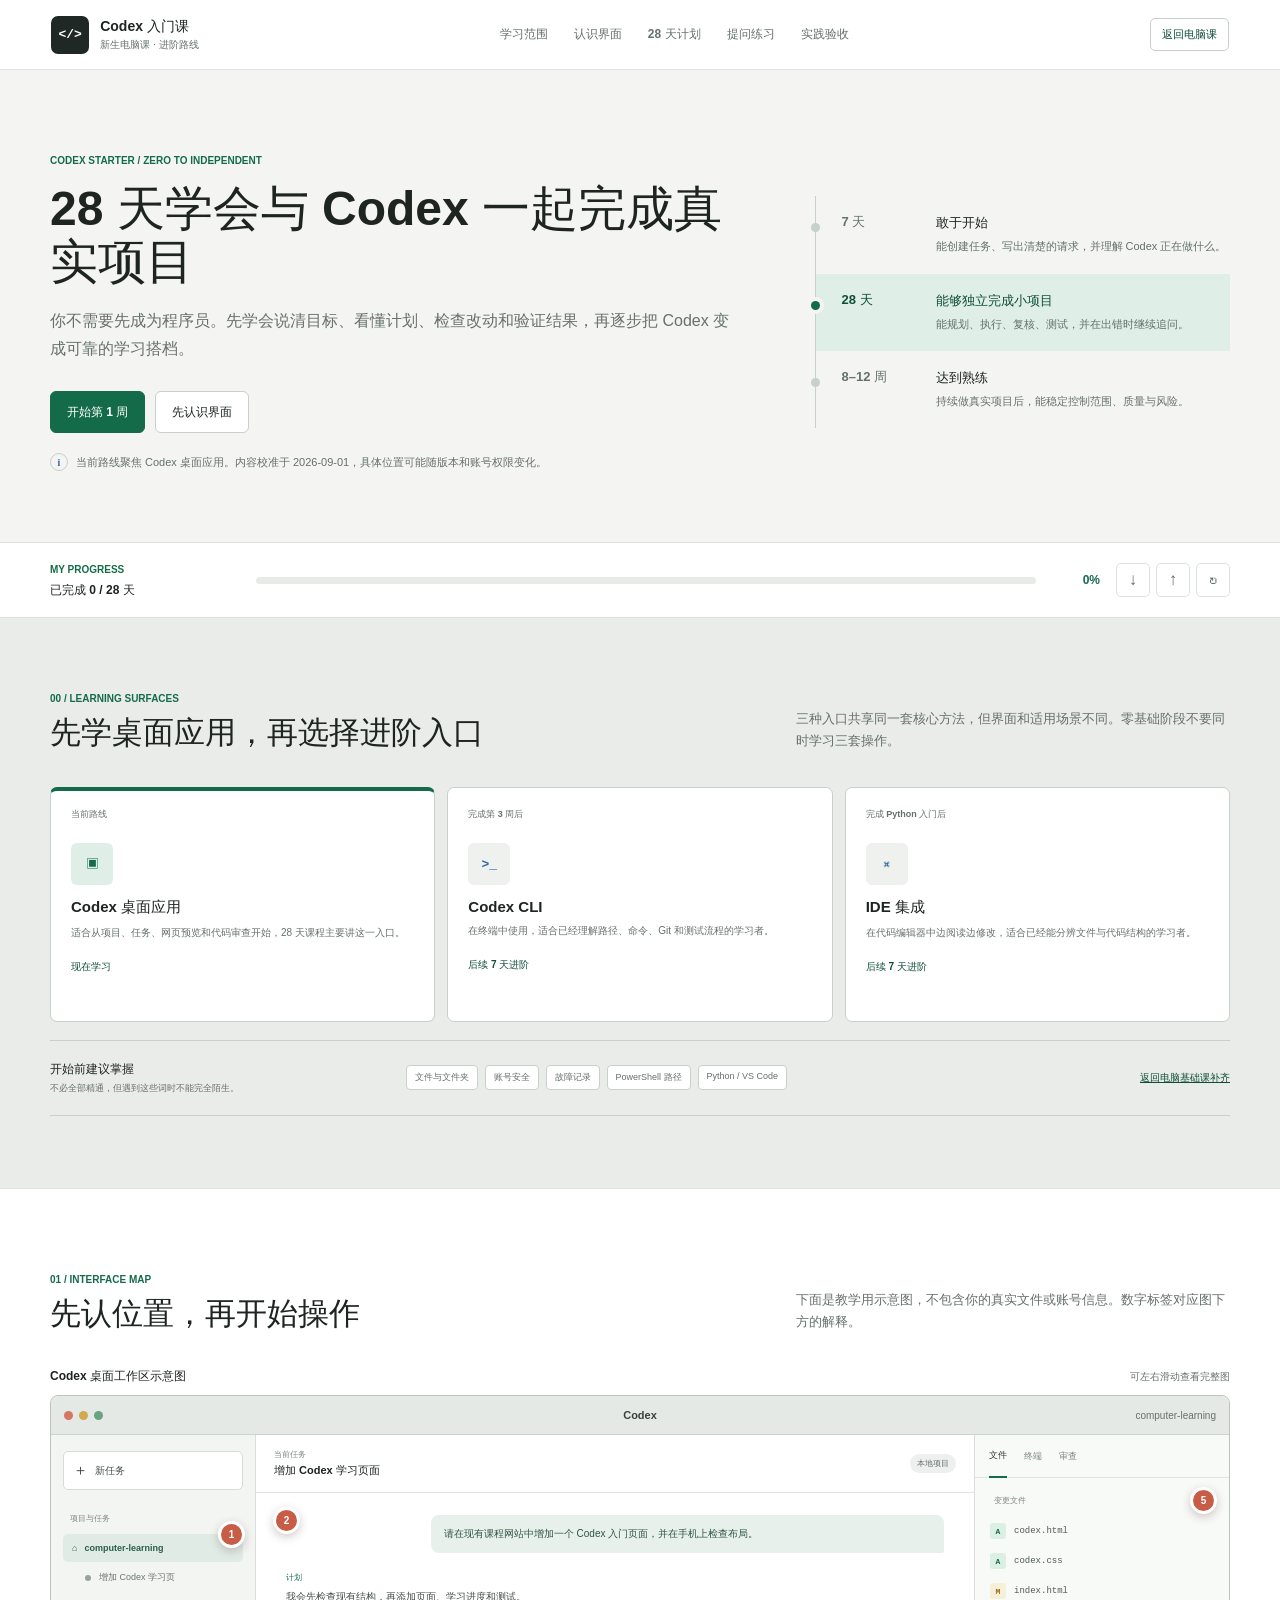
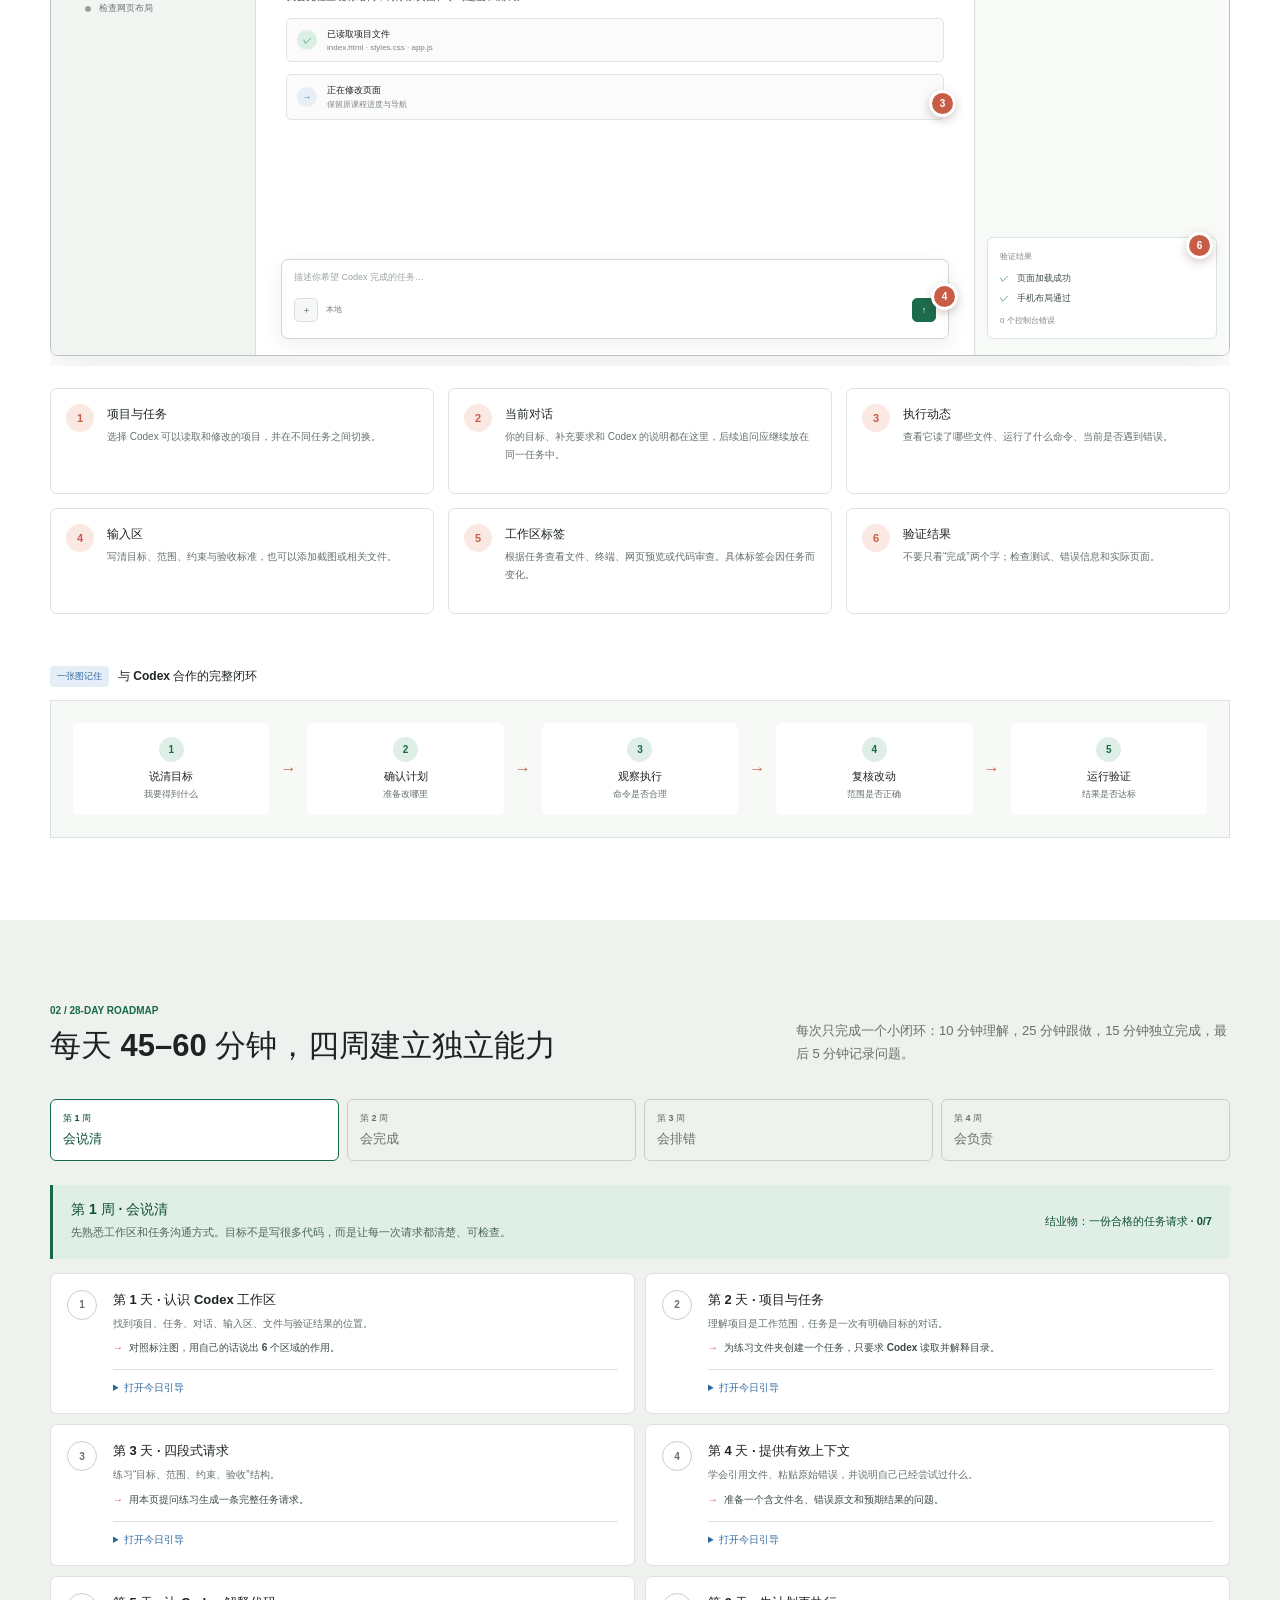
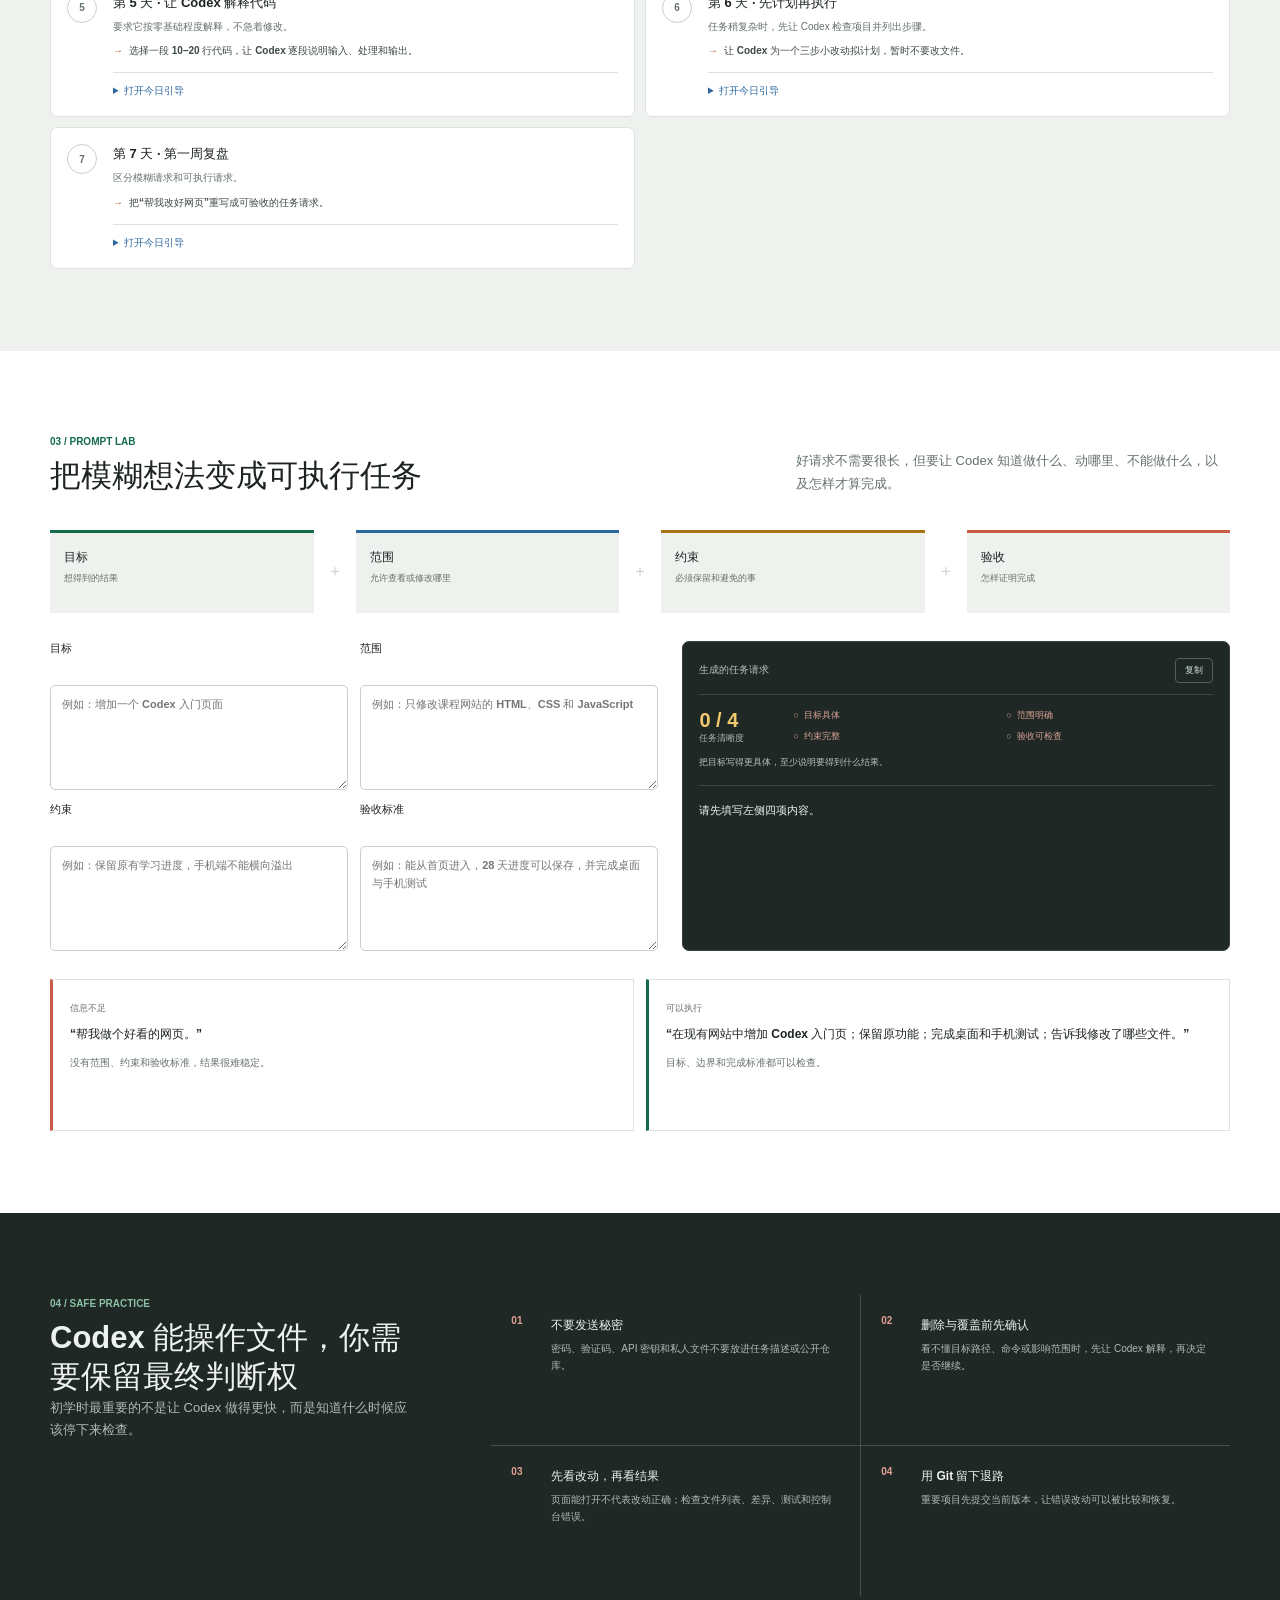
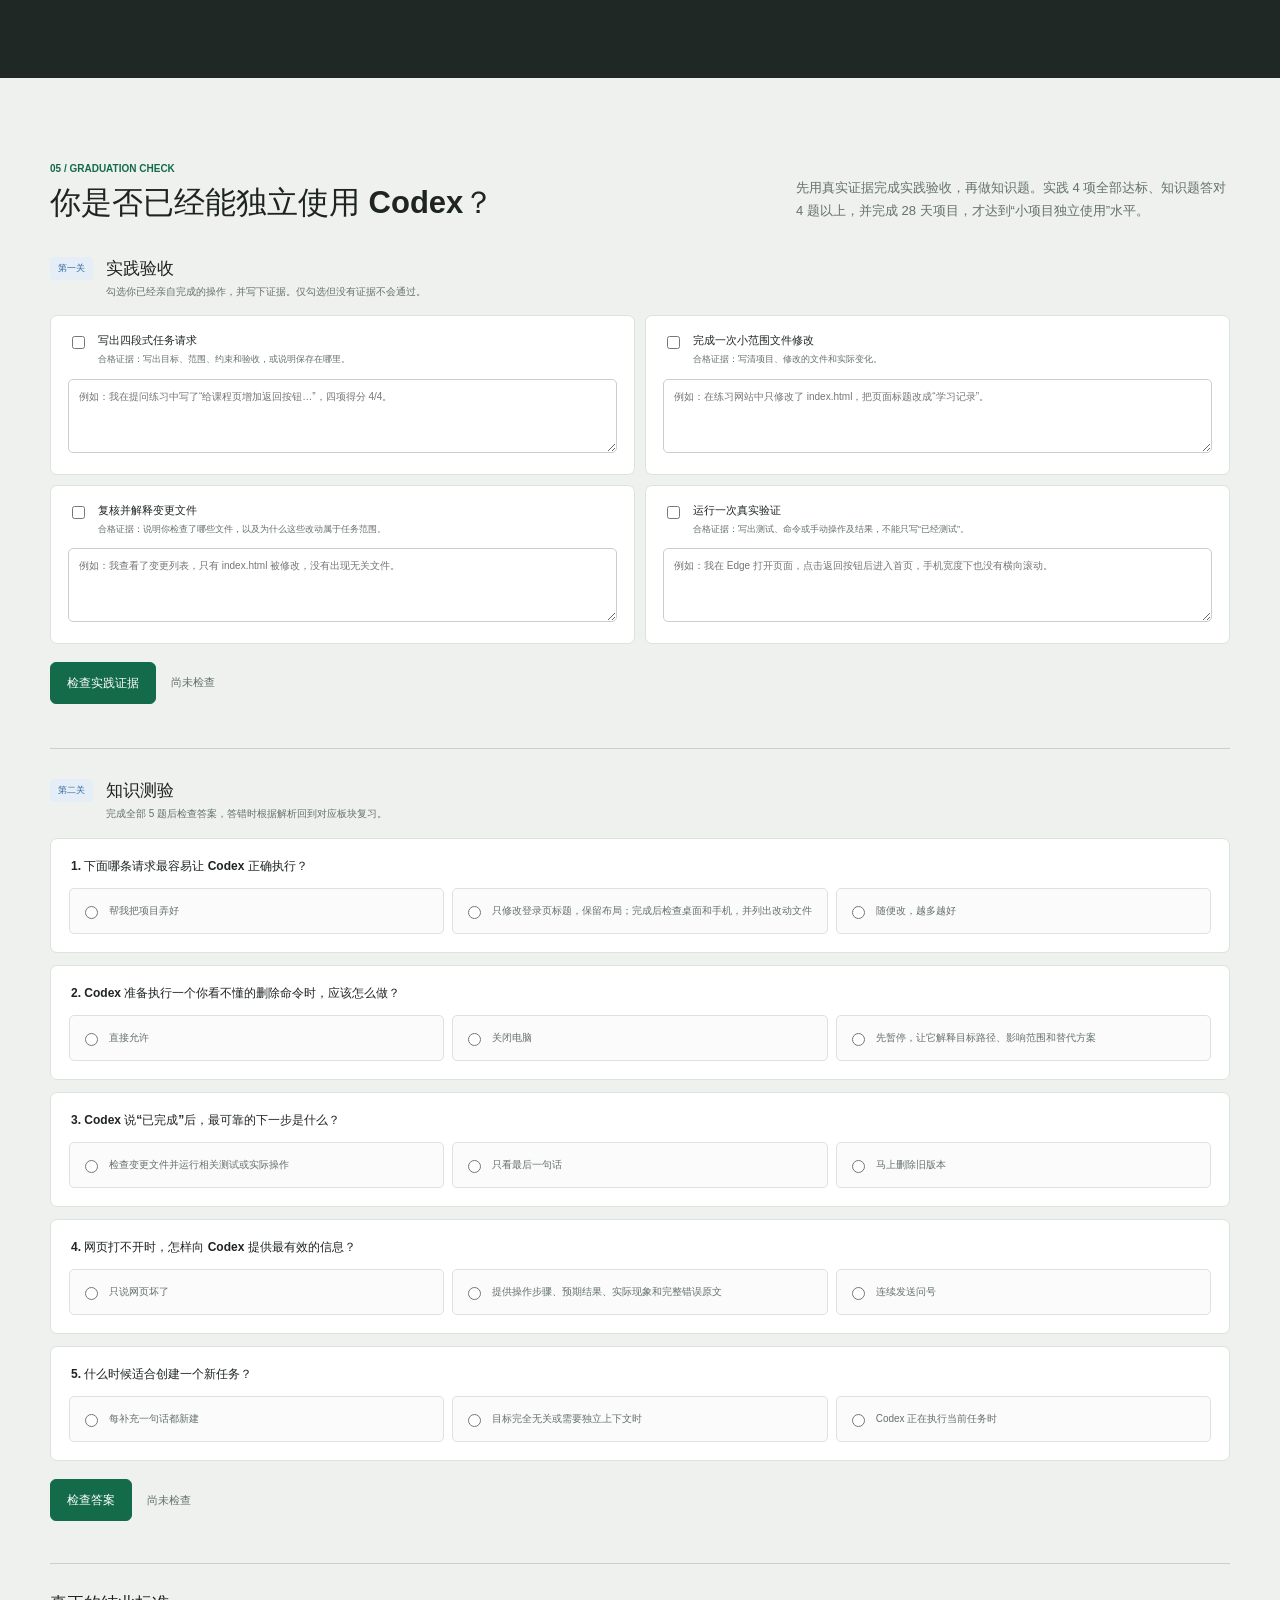
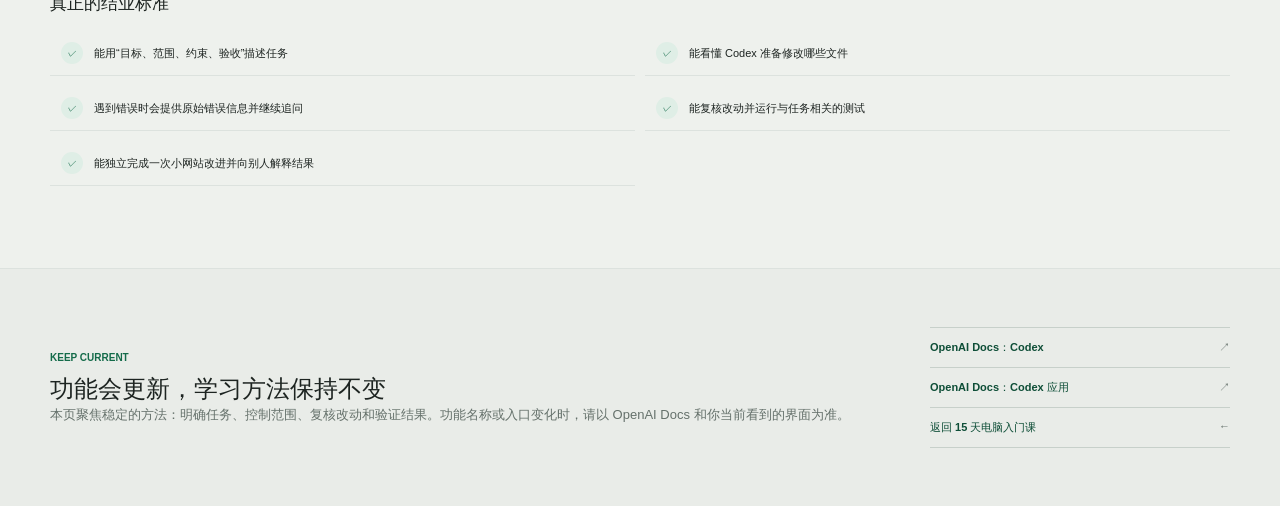
==== commit aef10d0c: "Upgrade Codex learning course" ====
--- a/codex.html
+++ b/codex.html
@@ -6,7 +6,7 @@
     <meta name="theme-color" content="#f4f5f2" />
     <meta name="description" content="面向电脑零基础大学新生的 28 天 Codex 入门课程。" />
     <title>Codex 入门课 | 28 天学习路线</title>
-    <link rel="stylesheet" href="codex.css?v=20260831-codex-v1" />
+    <link rel="stylesheet" href="codex.css?v=20260901-codex-v2" />
   </head>
   <body>
     <a class="skip-link" href="#mainContent">跳到主要内容</a>
@@ -17,10 +17,11 @@
         <span><strong>Codex 入门课</strong><small>新生电脑课 · 进阶路线</small></span>
       </a>
       <nav class="header-nav" aria-label="Codex 课程导航">
+        <a href="#scope">学习范围</a>
         <a href="#interface">认识界面</a>
         <a href="#roadmap">28 天计划</a>
         <a href="#prompt-lab">提问练习</a>
-        <a href="#graduation">结业测验</a>
+        <a href="#graduation">实践验收</a>
       </nav>
       <a class="back-course" href="index.html">返回电脑课</a>
     </header>
@@ -36,7 +37,7 @@
               <a class="primary-action" href="#roadmap">开始第 1 周</a>
               <a class="secondary-action" href="#interface">先认识界面</a>
             </div>
-            <p class="version-note"><span aria-hidden="true">i</span> 界面示意按当前 Codex 桌面工作方式制作；具体位置可能随版本和账号权限变化。</p>
+            <p class="version-note"><span aria-hidden="true">i</span> 当前路线聚焦 Codex 桌面应用。内容校准于 2026-09-01，具体位置可能随版本和账号权限变化。</p>
           </div>
 
           <div class="mastery-scale" aria-label="Codex 学习所需时间">
@@ -64,7 +65,31 @@
           </div>
           <div class="course-progress" aria-hidden="true"><span id="progressBar"></span></div>
           <span class="progress-percent" id="progressPercent">0%</span>
-          <button class="icon-command" id="resetProgress" type="button" title="重置 Codex 学习进度" aria-label="重置 Codex 学习进度">↻</button>
+          <div class="progress-tools">
+            <button class="icon-command" id="exportCodexProgress" type="button" title="导出 Codex 学习进度" aria-label="导出 Codex 学习进度">↓</button>
+            <button class="icon-command" id="importCodexProgress" type="button" title="导入 Codex 学习进度" aria-label="导入 Codex 学习进度">↑</button>
+            <button class="icon-command" id="resetProgress" type="button" title="重置 Codex 学习进度" aria-label="重置 Codex 学习进度">↻</button>
+            <input id="codexProgressFile" type="file" accept="application/json,.json" hidden />
+          </div>
+        </div>
+      </section>
+
+      <section class="scope-band" id="scope" aria-labelledby="scopeTitle">
+        <div class="section-inner">
+          <div class="section-heading">
+            <div><p class="section-label">00 / LEARNING SURFACES</p><h2 id="scopeTitle">先学桌面应用，再选择进阶入口</h2></div>
+            <p>三种入口共享同一套核心方法，但界面和适用场景不同。零基础阶段不要同时学习三套操作。</p>
+          </div>
+          <div class="surface-grid">
+            <article class="surface-item current"><span>当前路线</span><div class="surface-mark" aria-hidden="true">▣</div><h3>Codex 桌面应用</h3><p>适合从项目、任务、网页预览和代码审查开始，28 天课程主要讲这一入口。</p><strong>现在学习</strong></article>
+            <article class="surface-item"><span>完成第 3 周后</span><div class="surface-mark" aria-hidden="true">&gt;_</div><h3>Codex CLI</h3><p>在终端中使用，适合已经理解路径、命令、Git 和测试流程的学习者。</p><strong>后续 7 天进阶</strong></article>
+            <article class="surface-item"><span>完成 Python 入门后</span><div class="surface-mark" aria-hidden="true">⌘</div><h3>IDE 集成</h3><p>在代码编辑器中边阅读边修改，适合已经能分辨文件与代码结构的学习者。</p><strong>后续 7 天进阶</strong></article>
+          </div>
+          <div class="prerequisite-strip">
+            <div><strong>开始前建议掌握</strong><p>不必全部精通，但遇到这些词时不能完全陌生。</p></div>
+            <ul><li>文件与文件夹</li><li>账号安全</li><li>故障记录</li><li>PowerShell 路径</li><li>Python / VS Code</li></ul>
+            <a href="index.html">返回电脑基础课补齐</a>
+          </div>
         </div>
       </section>
 
@@ -114,6 +139,33 @@
             </div>
           </figure>
 
+          <div class="mobile-interface-story" aria-label="Codex 桌面应用六个主要区域的手机图解">
+            <article>
+              <div class="mobile-visual visual-projects" aria-hidden="true"><span>＋ 新任务</span><strong>computer-learning</strong><i>增加学习页面</i><i>检查手机布局</i></div>
+              <div><span>01</span><h3>项目与任务</h3><p>先选工作文件夹，再为一个明确目标创建任务。同一目标的补充问题留在同一任务里。</p></div>
+            </article>
+            <article>
+              <div class="mobile-visual visual-chat" aria-hidden="true"><span>你：增加一个练习区</span><strong>Codex：我先检查现有结构…</strong></div>
+              <div><span>02</span><h3>当前对话</h3><p>这里保存你的要求、Codex 的计划和后续追问。它是一次任务的完整记录。</p></div>
+            </article>
+            <article>
+              <div class="mobile-visual visual-activity" aria-hidden="true"><span>✓ 已读取项目文件</span><span>→ 正在修改页面</span><span>○ 等待运行测试</span></div>
+              <div><span>03</span><h3>执行动态</h3><p>观察它读了什么、改了什么、运行了什么。遇到陌生命令，可以先要求解释。</p></div>
+            </article>
+            <article>
+              <div class="mobile-visual visual-input" aria-hidden="true"><span>描述你希望完成的任务…</span><i>＋</i><b>发送 ↑</b></div>
+              <div><span>04</span><h3>输入区</h3><p>写下目标、范围、约束和验收，也可以添加与问题直接相关的截图或文件。</p></div>
+            </article>
+            <article>
+              <div class="mobile-visual visual-tabs" aria-hidden="true"><strong>文件</strong><span>终端</span><span>审查</span><i>M codex.html</i><i>M codex.js</i></div>
+              <div><span>05</span><h3>工作区标签</h3><p>在文件、终端、网页预览和审查之间切换。你看到的标签会随任务变化。</p></div>
+            </article>
+            <article>
+              <div class="mobile-visual visual-results" aria-hidden="true"><strong>✓ 页面可以打开</strong><strong>✓ 手机布局通过</strong><span>0 个控制台错误</span></div>
+              <div><span>06</span><h3>验证结果</h3><p>不要只相信“完成”。亲自查看页面、测试结果、错误信息和变更文件。</p></div>
+            </article>
+          </div>
+
           <ol class="map-legend">
             <li><span>1</span><div><strong>项目与任务</strong><p>选择 Codex 可以读取和修改的项目，并在不同任务之间切换。</p></div></li>
             <li><span>2</span><div><strong>当前对话</strong><p>你的目标、补充要求和 Codex 的说明都在这里，后续追问应继续放在同一任务中。</p></div></li>
@@ -182,6 +234,16 @@
             </form>
             <div class="prompt-preview">
               <div class="preview-heading"><span>生成的任务请求</span><button id="copyPrompt" type="button">复制</button></div>
+              <div class="prompt-quality" aria-live="polite">
+                <div><strong id="promptScore">0 / 4</strong><span>任务清晰度</span></div>
+                <ul>
+                  <li id="qualityGoal">目标具体</li>
+                  <li id="qualityScope">范围明确</li>
+                  <li id="qualityConstraint">约束完整</li>
+                  <li id="qualityAcceptance">验收可检查</li>
+                </ul>
+                <p id="promptFeedback">先填写四项内容，系统会告诉你还缺什么。</p>
+              </div>
               <pre id="promptOutput">请先填写左侧四项内容。</pre>
               <p id="copyStatus" role="status" aria-live="polite"></p>
             </div>
@@ -214,8 +276,31 @@
         <div class="section-inner">
           <div class="section-heading">
             <div><p class="section-label">05 / GRADUATION CHECK</p><h2 id="graduationTitle">你是否已经能独立使用 Codex？</h2></div>
-            <p>先独立作答，再检查答案。答对 4 题以上，并完成 28 天项目，说明你已达到“小项目独立使用”水平。</p>
-          </div>
+            <p>先用真实证据完成实践验收，再做知识题。实践 4 项全部达标、知识题答对 4 题以上，并完成 28 天项目，才达到“小项目独立使用”水平。</p>
+          </div>
+
+          <div class="assessment-heading"><span>第一关</span><div><h3>实践验收</h3><p>勾选你已经亲自完成的操作，并写下证据。仅勾选但没有证据不会通过。</p></div></div>
+          <form class="practical-list" id="practicalForm">
+            <article data-practical-card="brief">
+              <label><input type="checkbox" data-practical-check="brief" /><span><strong>写出四段式任务请求</strong><small>合格证据：写出目标、范围、约束和验收，或说明保存在哪里。</small></span></label>
+              <textarea data-practical-evidence="brief" rows="2" placeholder="例如：我在提问练习中写了“给课程页增加返回按钮…”，四项得分 4/4。"></textarea>
+            </article>
+            <article data-practical-card="scope">
+              <label><input type="checkbox" data-practical-check="scope" /><span><strong>完成一次小范围文件修改</strong><small>合格证据：写清项目、修改的文件和实际变化。</small></span></label>
+              <textarea data-practical-evidence="scope" rows="2" placeholder="例如：在练习网站中只修改了 index.html，把页面标题改成“学习记录”。"></textarea>
+            </article>
+            <article data-practical-card="review">
+              <label><input type="checkbox" data-practical-check="review" /><span><strong>复核并解释变更文件</strong><small>合格证据：说明你检查了哪些文件，以及为什么这些改动属于任务范围。</small></span></label>
+              <textarea data-practical-evidence="review" rows="2" placeholder="例如：我查看了变更列表，只有 index.html 被修改，没有出现无关文件。"></textarea>
+            </article>
+            <article data-practical-card="verify">
+              <label><input type="checkbox" data-practical-check="verify" /><span><strong>运行一次真实验证</strong><small>合格证据：写出测试、命令或手动操作及结果，不能只写“已经测试”。</small></span></label>
+              <textarea data-practical-evidence="verify" rows="2" placeholder="例如：我在 Edge 打开页面，点击返回按钮后进入首页，手机宽度下也没有横向滚动。"></textarea>
+            </article>
+          </form>
+          <div class="quiz-actions practical-actions"><button class="primary-action" id="checkPractical" type="button">检查实践证据</button><p id="practicalResult" role="status" aria-live="polite">尚未检查</p></div>
+
+          <div class="assessment-heading knowledge-heading"><span>第二关</span><div><h3>知识测验</h3><p>完成全部 5 题后检查答案，答错时根据解析回到对应板块复习。</p></div></div>
           <form class="quiz-list" id="quizForm"></form>
           <div class="quiz-actions"><button class="primary-action" id="checkQuiz" type="button">检查答案</button><p id="quizResult" role="status" aria-live="polite">尚未检查</p></div>
 
@@ -246,6 +331,6 @@
 
     <button class="selection-helper" id="selectionHelper" type="button" hidden title="把选中文字放入提问练习" aria-label="把选中文字放入提问练习">?</button>
     <div class="toast" id="toast" role="status" aria-live="polite"></div>
-    <script src="codex.js?v=20260831-codex-v1"></script>
+    <script src="codex.js?v=20260901-codex-v2"></script>
   </body>
 </html>
--- a/codex.css
+++ b/codex.css
@@ -76,18 +76,36 @@
 .mastery-step.featured > span, .mastery-step.featured strong { color: var(--green-dark); }
 
 .progress-band { padding: 18px 0; border-bottom: 1px solid var(--line); background: var(--surface); }
-.progress-layout { display: grid; grid-template-columns: 190px 1fr 48px 36px; gap: 16px; align-items: center; }
+.progress-layout { display: grid; grid-template-columns: 190px 1fr 48px auto; gap: 16px; align-items: center; }
 .progress-layout > div:first-child { display: grid; gap: 3px; }
 .progress-layout strong { font-size: 12px; }
 .course-progress { height: 7px; overflow: hidden; border-radius: 99px; background: #e7ebe8; }
 .course-progress span { display: block; width: 0; height: 100%; border-radius: inherit; background: var(--green); transition: width 0.2s ease; }
 .progress-percent { color: var(--green); font-size: 12px; font-weight: 900; text-align: right; }
+.progress-tools { display: flex; gap: 6px; }
 .icon-command { width: 34px; height: 34px; display: grid; place-items: center; border: 1px solid var(--line); border-radius: 5px; background: transparent; color: var(--muted); font-size: 17px; }
 .icon-command:hover { border-color: var(--coral); color: var(--coral); background: var(--coral-soft); }
 
 .section-heading { display: grid; grid-template-columns: minmax(0, 1fr) minmax(280px, 0.62fr); gap: 46px; align-items: end; margin-bottom: 34px; }
 .section-heading h2, .source-layout h2, .safety-layout h2 { margin: 7px 0 0; font-size: 31px; line-height: 1.25; letter-spacing: 0; }
 .section-heading > p, .source-layout > div > p:last-child, .safety-layout > div > p:last-child { margin: 0; color: var(--muted); font-size: 13px; }
+
+.scope-band { padding: 72px 0; border-bottom: 1px solid var(--line); background: #e9ece8; }
+.surface-grid { display: grid; grid-template-columns: repeat(3, minmax(0, 1fr)); gap: 12px; }
+.surface-item { position: relative; min-height: 235px; display: grid; align-content: start; padding: 20px; border: 1px solid var(--line-strong); border-radius: 7px; background: var(--surface); }
+.surface-item.current { border-top: 4px solid var(--green); padding-top: 17px; }
+.surface-item > span { color: var(--muted); font-size: 9px; font-weight: 900; }
+.surface-item .surface-mark { width: 42px; height: 42px; display: grid; place-items: center; margin: 22px 0 13px; border-radius: 6px; background: var(--surface-soft); color: var(--blue); font: 900 13px Consolas, monospace; }
+.surface-item.current .surface-mark { background: var(--green-soft); color: var(--green); }
+.surface-item h3 { margin: 0; font-size: 15px; }
+.surface-item p { margin: 7px 0 18px; color: var(--muted); font-size: 10px; }
+.surface-item > strong { margin-top: auto; color: var(--green-dark); font-size: 10px; }
+.prerequisite-strip { display: grid; grid-template-columns: minmax(180px, 0.7fr) minmax(0, 1.5fr) auto; gap: 24px; align-items: center; margin-top: 18px; padding: 18px 0; border-top: 1px solid var(--line-strong); border-bottom: 1px solid var(--line-strong); }
+.prerequisite-strip strong { font-size: 12px; }
+.prerequisite-strip p { margin: 3px 0 0; color: var(--muted); font-size: 9px; }
+.prerequisite-strip ul { display: flex; gap: 7px; flex-wrap: wrap; margin: 0; padding: 0; list-style: none; }
+.prerequisite-strip li { padding: 5px 8px; border: 1px solid var(--line-strong); border-radius: 4px; background: var(--surface); color: var(--muted); font-size: 9px; }
+.prerequisite-strip a { color: var(--green-dark); font-size: 10px; font-weight: 900; }
 
 .interface-figure, .workflow-figure { margin: 0; }
 .figure-caption-row { display: flex; align-items: center; justify-content: space-between; gap: 18px; margin-bottom: 10px; }
@@ -163,6 +181,7 @@
 .map-legend li > span { width: 28px; height: 28px; display: grid; place-items: center; border-radius: 50%; background: var(--coral-soft); color: var(--coral); font-size: 11px; font-weight: 900; }
 .map-legend strong { font-size: 12px; }
 .map-legend p { margin: 5px 0 0; color: var(--muted); font-size: 10px; }
+.mobile-interface-story { display: none; }
 
 .workflow-figure { margin-top: 52px; }
 .workflow-figure figcaption { display: flex; align-items: center; gap: 9px; margin-bottom: 13px; font-size: 12px; font-weight: 800; }
@@ -185,7 +204,7 @@
 .week-summary p { margin: 4px 0 0; color: #4e685c; font-size: 11px; }
 .week-summary span { color: var(--green-dark); font-size: 11px; font-weight: 900; }
 .day-grid { display: grid; grid-template-columns: repeat(2, minmax(0, 1fr)); gap: 10px; }
-.day-card { min-height: 138px; display: grid; grid-template-columns: 34px 1fr; gap: 12px; padding: 16px; border: 1px solid var(--line); border-radius: 7px; background: var(--surface); transition: border-color 0.15s, background 0.15s; }
+.day-card { min-height: 138px; display: grid; grid-template-columns: 34px minmax(0, 1fr); gap: 12px; align-content: start; padding: 16px; border: 1px solid var(--line); border-radius: 7px; background: var(--surface); transition: border-color 0.15s, background 0.15s; }
 .day-card.done { border-color: #a9cdb9; background: #f5faf7; }
 .day-check { position: relative; width: 30px; height: 30px; }
 .day-check input { position: absolute; width: 1px; height: 1px; opacity: 0; }
@@ -196,6 +215,16 @@
 .day-card p { margin: 0; color: var(--muted); font-size: 10px; }
 .day-task { display: flex; gap: 6px; align-items: start; margin-top: 8px; color: #3d4a44; font-size: 10px; font-weight: 700; line-height: 1.6; }
 .day-task span { color: var(--coral); }
+.day-guide { margin-top: 13px; border-top: 1px solid var(--line); }
+.day-guide summary { padding: 11px 0 2px; color: var(--blue); font-size: 10px; font-weight: 900; cursor: pointer; }
+.day-guide[open] summary { padding-bottom: 10px; }
+.lesson-block { padding: 11px 0; border-top: 1px solid var(--line); }
+.lesson-block > strong { color: var(--ink); font-size: 10px; }
+.lesson-block p, .lesson-block ol { margin: 6px 0 0; color: var(--muted); font-size: 10px; line-height: 1.75; }
+.lesson-block ol { padding-left: 20px; }
+.lesson-block li + li { margin-top: 5px; }
+.lesson-block.expected { border-left: 3px solid var(--green); padding-left: 10px; background: #f5faf7; }
+.lesson-block.help { border-left: 3px solid var(--gold); padding-left: 10px; background: #fffaf0; }
 .noscript-note { padding: 12px; background: var(--coral-soft); color: #7c463a; font-size: 11px; }
 
 .prompt-formula { display: grid; grid-template-columns: 1fr 26px 1fr 26px 1fr 26px 1fr; gap: 8px; align-items: center; }
@@ -215,7 +244,17 @@
 .preview-heading { display: flex; align-items: center; justify-content: space-between; gap: 12px; padding-bottom: 11px; border-bottom: 1px solid #3b4641; color: #b7c4bd; font-size: 10px; font-weight: 800; }
 .preview-heading button { padding: 5px 9px; border: 1px solid #52615a; border-radius: 4px; background: transparent; color: #cfe2d8; font-size: 9px; font-weight: 800; }
 .preview-heading button:hover { border-color: #84af99; background: #30463b; }
-.prompt-preview pre { min-height: 120px; margin: 16px 0 0; white-space: pre-wrap; overflow-wrap: anywhere; color: #eaf4ef; font: 11px/1.75 Consolas, "Microsoft YaHei", monospace; }
+.prompt-quality { display: grid; grid-template-columns: 80px 1fr; gap: 10px 14px; padding: 14px 0; border-bottom: 1px solid #3b4641; }
+.prompt-quality > div { display: grid; align-content: center; }
+.prompt-quality > div strong { color: #f3c96f; font-size: 20px; }
+.prompt-quality > div span { color: #aebbb4; font-size: 9px; }
+.prompt-quality ul { display: grid; grid-template-columns: repeat(2, minmax(0, 1fr)); gap: 6px; margin: 0; padding: 0; list-style: none; }
+.prompt-quality li { color: #d8a294; font-size: 9px; }
+.prompt-quality li::before { content: "○"; margin-right: 5px; }
+.prompt-quality li.pass { color: #93c9aa; }
+.prompt-quality li.pass::before { content: "✓"; }
+.prompt-quality > p { grid-column: 1 / -1; margin: 0; color: #b7c4bd; font-size: 9px; }
+.prompt-preview pre { min-height: 106px; margin: 16px 0 0; white-space: pre-wrap; overflow-wrap: anywhere; color: #eaf4ef; font: 11px/1.75 Consolas, "Microsoft YaHei", monospace; }
 .prompt-preview > p { min-height: 18px; margin: 8px 0 0; color: #91c6aa; font-size: 9px; }
 .prompt-compare { display: grid; grid-template-columns: repeat(2, minmax(0, 1fr)); gap: 12px; margin-top: 28px; }
 .prompt-compare > div { min-height: 152px; padding: 17px; border: 1px solid var(--line); border-left-width: 3px; background: #fff; }
@@ -235,6 +274,23 @@
 .safety-list strong { font-size: 12px; }
 .safety-list p { margin: 6px 0 0; color: #aebbb4; font-size: 10px; }
 
+.assessment-heading { display: flex; gap: 13px; align-items: start; margin: 0 0 15px; }
+.assessment-heading > span { flex: 0 0 auto; padding: 5px 8px; border-radius: 4px; background: var(--blue-soft); color: var(--blue); font-size: 9px; font-weight: 900; }
+.assessment-heading h3 { margin: 0; font-size: 17px; }
+.assessment-heading p { margin: 3px 0 0; color: var(--muted); font-size: 10px; }
+.knowledge-heading { margin-top: 44px; padding-top: 30px; border-top: 1px solid var(--line-strong); }
+.practical-list { display: grid; grid-template-columns: repeat(2, minmax(0, 1fr)); gap: 10px; }
+.practical-list article { padding: 17px; border: 1px solid var(--line); border-radius: 7px; background: var(--surface); }
+.practical-list article.passed { border-color: #8fbea3; background: #f3faf6; }
+.practical-list article.needs-work { border-color: #dea091; background: #fff7f5; }
+.practical-list label { display: flex; gap: 10px; align-items: start; cursor: pointer; }
+.practical-list input { margin-top: 3px; accent-color: var(--green); }
+.practical-list label span { display: grid; gap: 4px; }
+.practical-list label strong { font-size: 11px; }
+.practical-list label small { color: var(--muted); font-size: 9px; line-height: 1.6; }
+.practical-list textarea { width: 100%; min-height: 74px; margin-top: 12px; resize: vertical; padding: 9px 10px; border: 1px solid var(--line-strong); border-radius: 5px; background: #fff; color: var(--ink); font-size: 10px; line-height: 1.6; }
+.practical-list textarea:focus { border-color: var(--blue); outline: 3px solid rgba(46, 104, 160, 0.1); }
+.practical-actions { margin-bottom: 0; }
 .quiz-list { display: grid; gap: 12px; }
 .quiz-question { padding: 18px; border: 1px solid var(--line); border-radius: 7px; background: var(--surface); }
 .quiz-question.correct { border-color: #9dc6ae; background: #f3faf6; }
@@ -275,6 +331,9 @@
   .hero-layout, .safety-layout { grid-template-columns: 1fr; gap: 38px; }
   .hero-copy h1 { font-size: 42px; }
   .mastery-scale { max-width: 680px; }
+  .surface-grid { grid-template-columns: 1fr; }
+  .surface-item { min-height: auto; }
+  .prerequisite-strip { grid-template-columns: 1fr; gap: 12px; }
   .map-legend { grid-template-columns: repeat(2, minmax(0, 1fr)); }
   .prompt-lab-layout { grid-template-columns: 1fr; }
   .source-layout { grid-template-columns: 1fr; gap: 30px; }
@@ -294,18 +353,52 @@
   .hero-actions { margin-top: 20px; }
   .version-note { margin-top: 14px; }
   .mastery-step { padding-top: 12px; padding-bottom: 12px; }
-  .progress-layout { grid-template-columns: 1fr 42px 34px; gap: 10px; }
+  .progress-layout { grid-template-columns: 1fr 42px; gap: 10px; }
   .progress-layout > div:first-child { grid-column: 1 / -1; }
+  .progress-tools { grid-column: 1 / -1; justify-content: flex-end; }
+  .scope-band { padding: 52px 0; }
   .section-heading { grid-template-columns: 1fr; gap: 13px; margin-bottom: 25px; }
   .section-heading h2, .safety-layout h2 { font-size: 26px; }
+  .interface-figure, .map-legend { display: none; }
+  .mobile-interface-story { display: grid; gap: 13px; }
+  .mobile-interface-story article { overflow: hidden; border: 1px solid var(--line); border-radius: 7px; background: var(--surface); }
+  .mobile-interface-story article > div:last-child { padding: 15px; }
+  .mobile-interface-story article > div:last-child > span { color: var(--coral); font-size: 9px; font-weight: 900; }
+  .mobile-interface-story h3 { margin: 4px 0 5px; font-size: 14px; }
+  .mobile-interface-story p { margin: 0; color: var(--muted); font-size: 10px; }
+  .mobile-visual { min-height: 132px; display: grid; align-content: center; gap: 7px; padding: 18px; border-bottom: 1px solid var(--line); background: #f1f4f1; color: #4b5851; font-size: 10px; }
+  .mobile-visual span, .mobile-visual strong, .mobile-visual i, .mobile-visual b { min-width: 0; overflow-wrap: anywhere; font-style: normal; }
+  .visual-projects span { padding: 8px; border: 1px solid var(--line-strong); border-radius: 5px; background: #fff; font-weight: 800; }
+  .visual-projects strong { padding: 8px; background: var(--green-soft); color: var(--green-dark); }
+  .visual-projects i { padding-left: 18px; color: var(--muted); }
+  .visual-chat span, .visual-chat strong { max-width: 85%; padding: 9px 10px; border-radius: 6px; line-height: 1.5; }
+  .visual-chat span { justify-self: end; background: var(--green-soft); color: var(--green-dark); font-weight: 600; }
+  .visual-chat strong { background: #fff; }
+  .visual-activity span { padding: 8px 10px; border: 1px solid var(--line); border-radius: 5px; background: #fff; }
+  .visual-activity span:nth-child(2) { border-color: #b8cce0; color: var(--blue); }
+  .visual-input { grid-template-columns: 1fr auto; }
+  .visual-input span { grid-column: 1 / -1; min-height: 60px; padding: 11px; border: 1px solid var(--line-strong); border-radius: 6px; background: #fff; color: #89938e; }
+  .visual-input i, .visual-input b { padding: 7px 9px; border-radius: 5px; }
+  .visual-input i { border: 1px solid var(--line-strong); background: #fff; }
+  .visual-input b { justify-self: end; background: var(--green); color: #fff; }
+  .visual-tabs { grid-template-columns: repeat(3, auto) 1fr; justify-content: start; align-content: start; }
+  .visual-tabs strong, .visual-tabs span { padding: 7px 3px; border-bottom: 2px solid transparent; }
+  .visual-tabs strong { border-color: var(--green); }
+  .visual-tabs i { grid-column: 1 / -1; padding: 7px 9px; border-left: 3px solid var(--gold); background: #fff; font-family: Consolas, monospace; }
+  .visual-results strong, .visual-results span { padding: 8px 10px; background: #fff; }
+  .visual-results strong { color: var(--green-dark); }
+  .visual-results span { color: var(--muted); }
+  .workflow-figure { overflow: visible; }
+  .workflow-track { min-width: 0; grid-template-columns: 1fr; padding: 14px; }
+  .workflow-track > i { transform: rotate(90deg); }
   .map-legend, .day-grid { grid-template-columns: 1fr; }
-  .week-switcher { display: flex; overflow-x: auto; padding-bottom: 5px; }
-  .week-tab { min-width: 130px; }
+  .week-switcher { grid-template-columns: repeat(2, minmax(0, 1fr)); }
   .week-summary { grid-template-columns: 1fr; gap: 7px; }
   .prompt-formula { grid-template-columns: repeat(2, minmax(0, 1fr)); }
   .prompt-formula > b { display: none; }
   .prompt-fields { grid-template-columns: 1fr; }
-  .prompt-compare, .safety-list, .readiness-rubric ul { grid-template-columns: 1fr; }
+  .prompt-compare, .safety-list, .practical-list, .readiness-rubric ul { grid-template-columns: 1fr; }
+  .prompt-quality { grid-template-columns: 68px 1fr; }
   .quiz-options { grid-template-columns: 1fr; }
   .source-band { padding: 44px 0; }
 }
@@ -320,6 +413,8 @@
   .map-legend li { min-height: auto; }
   .day-card { min-height: auto; }
   .prompt-formula { grid-template-columns: 1fr; }
+  .prompt-quality { grid-template-columns: 1fr; }
+  .prompt-quality ul { grid-template-columns: 1fr; }
   .quiz-actions { display: grid; }
 }
 
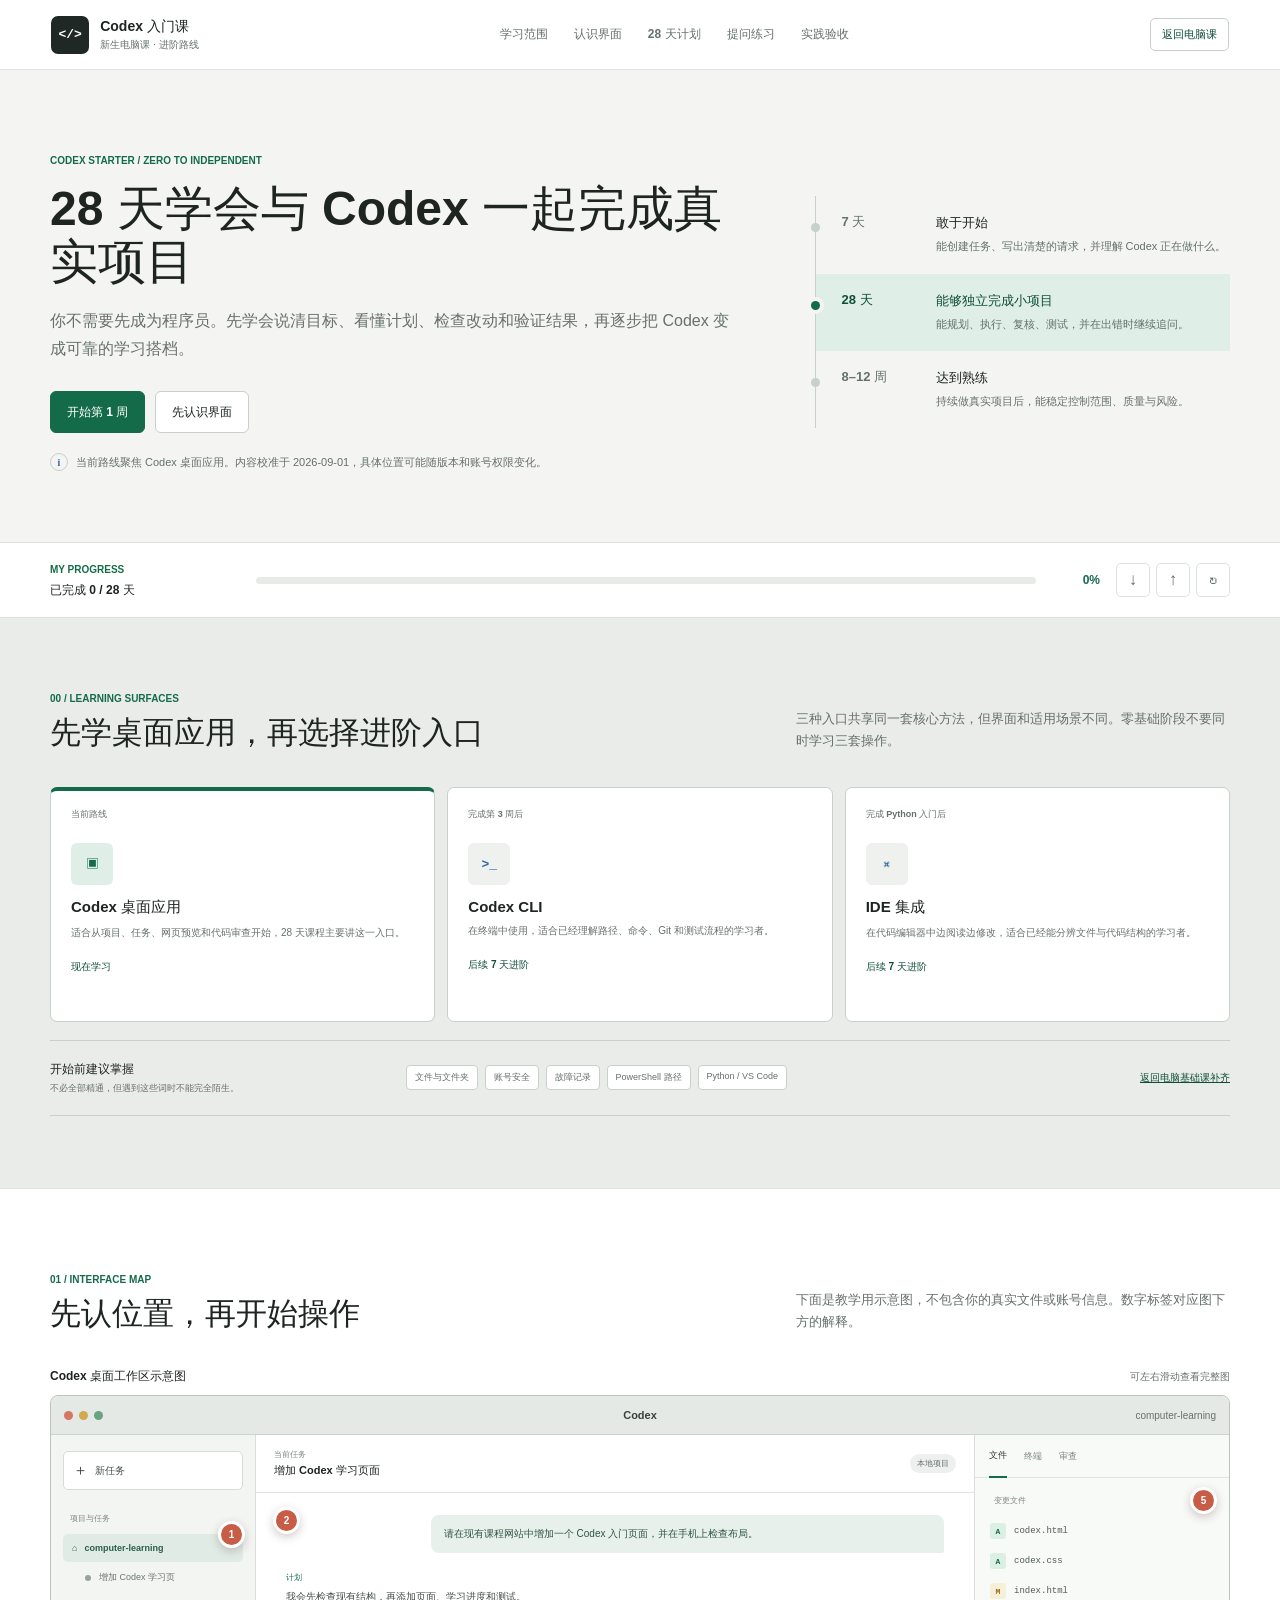
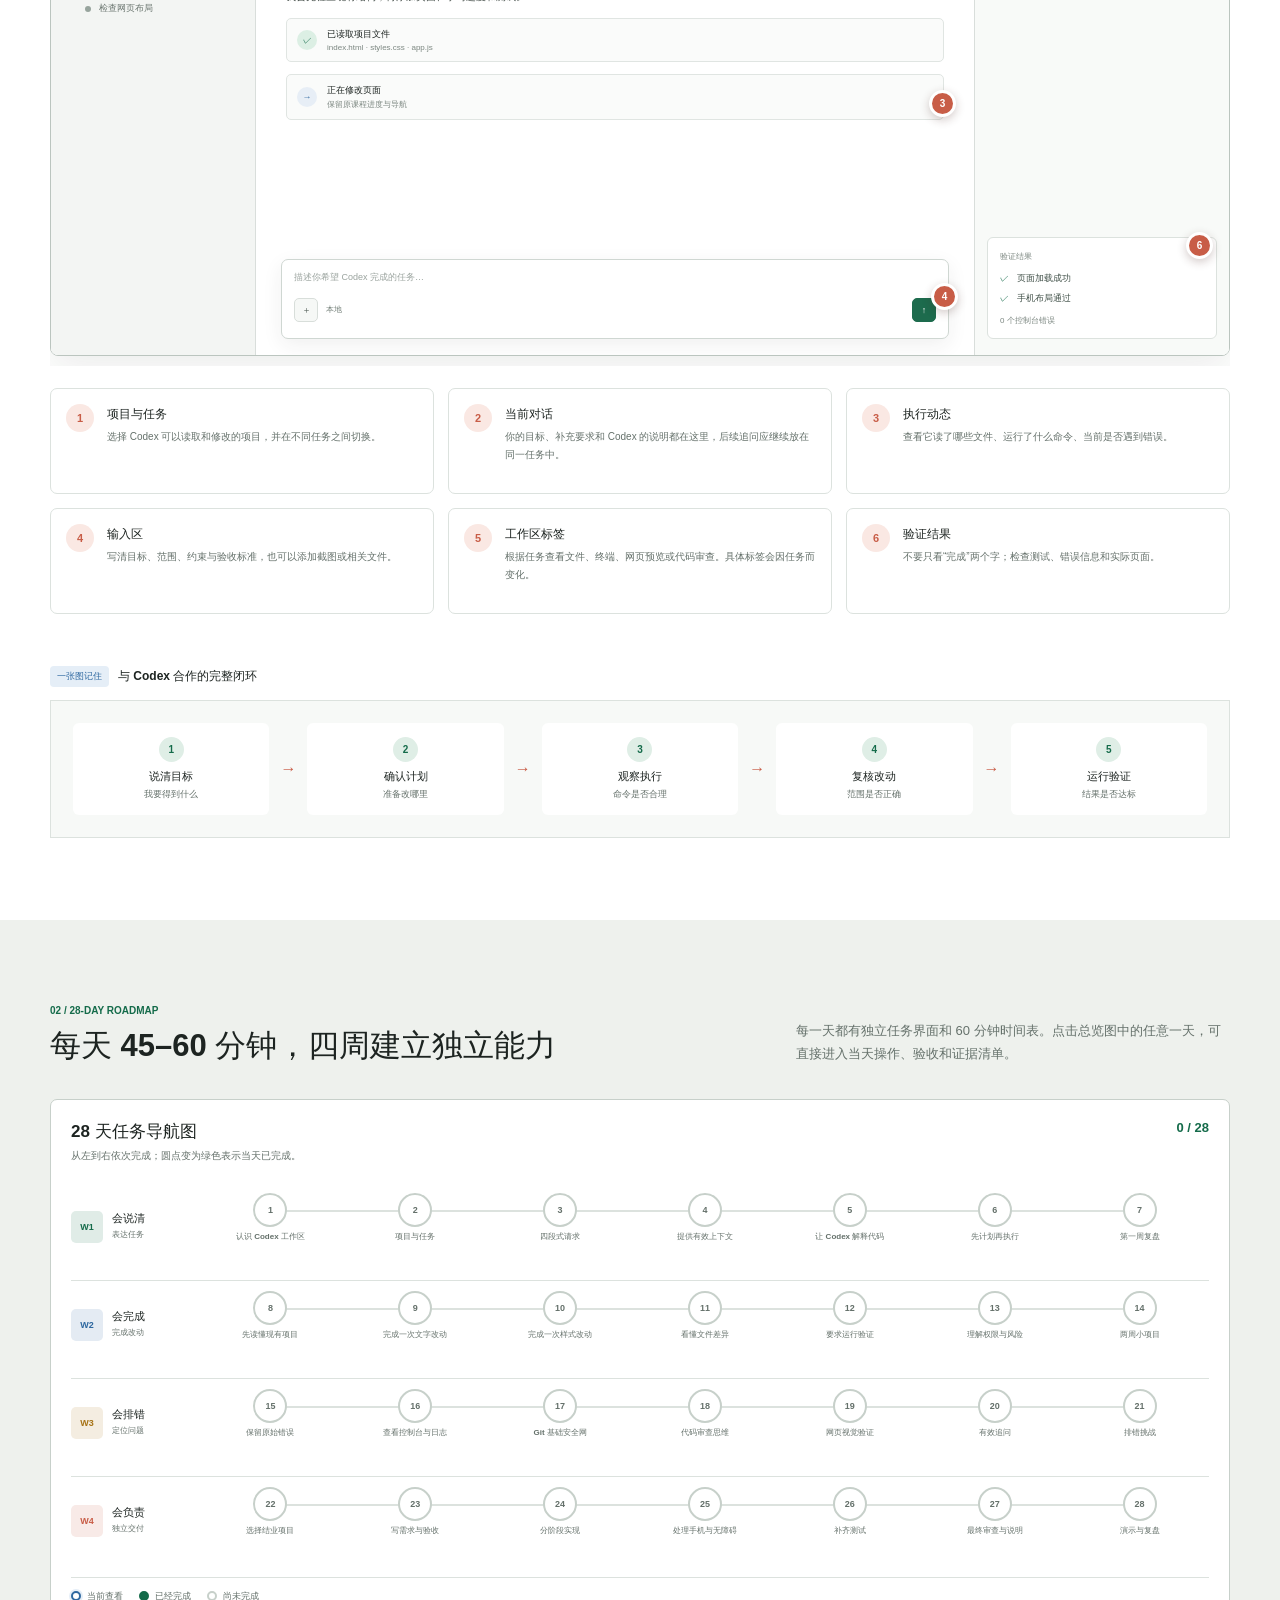
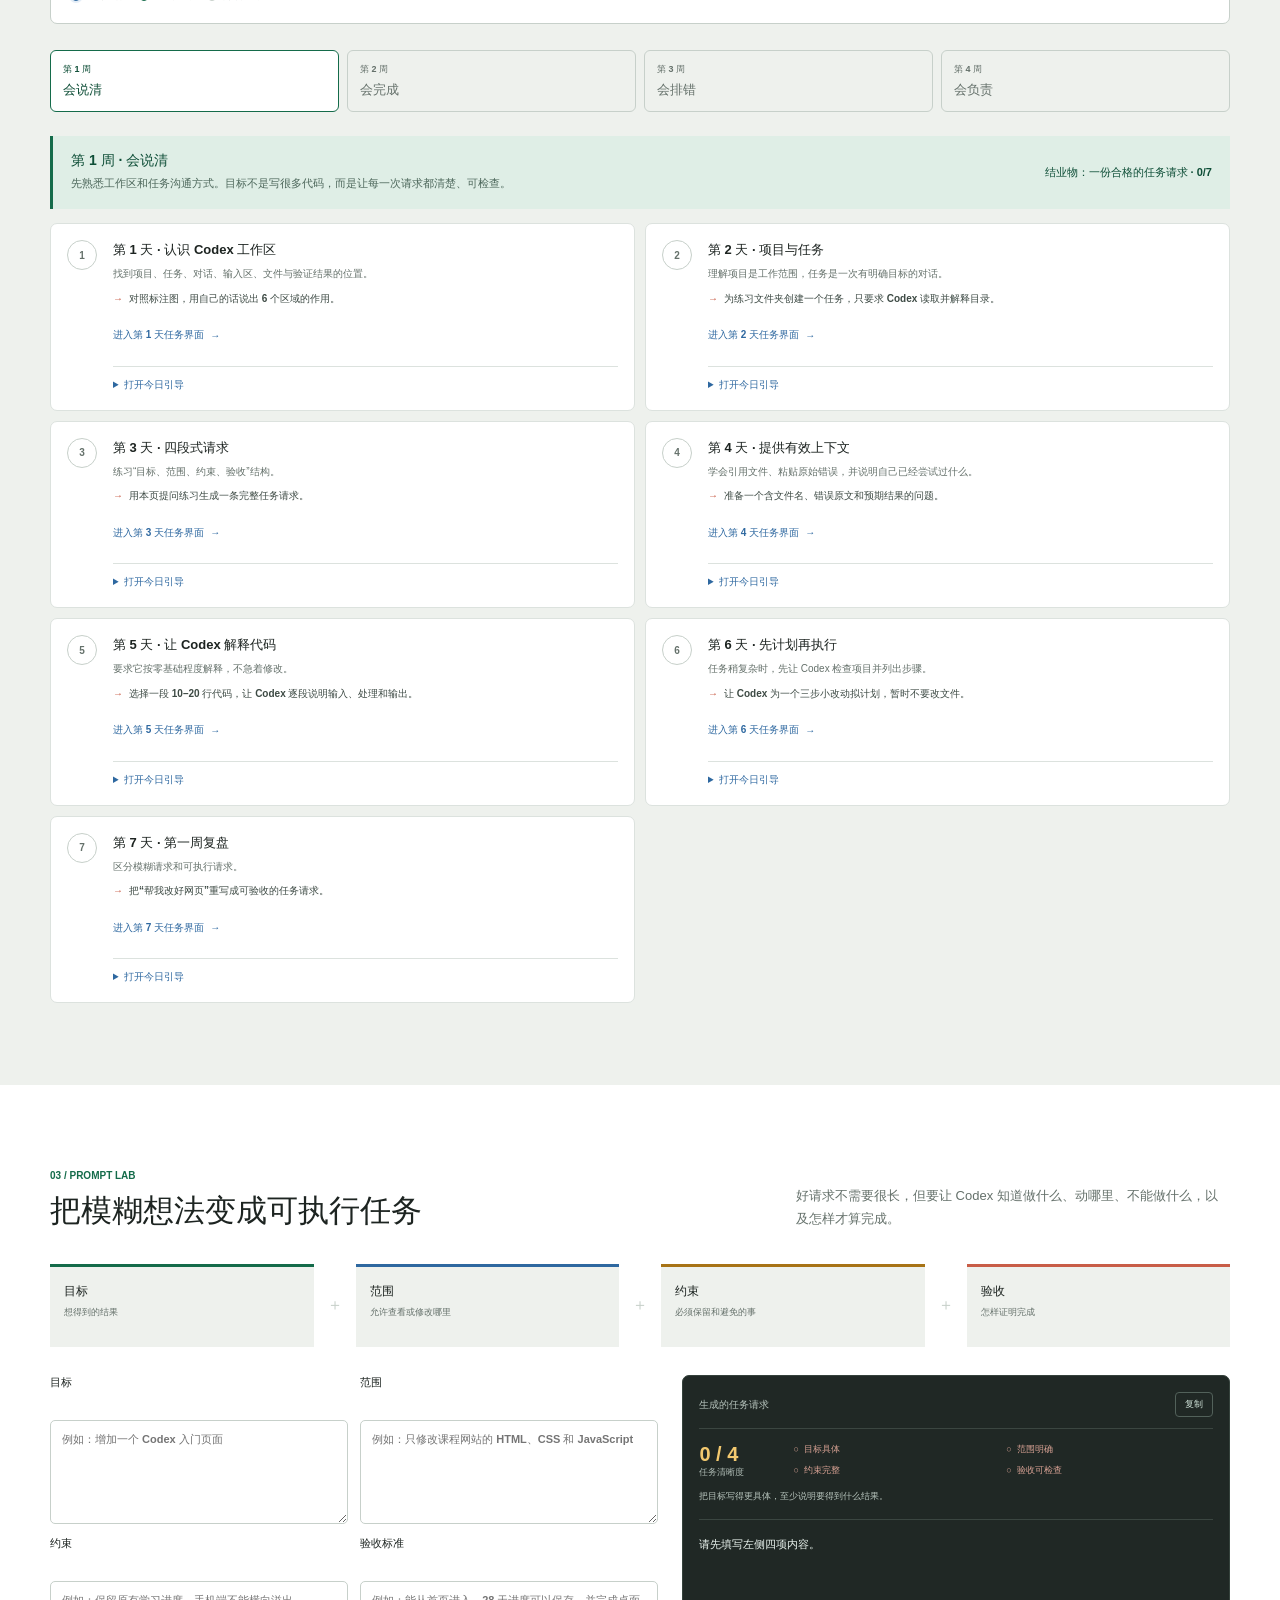
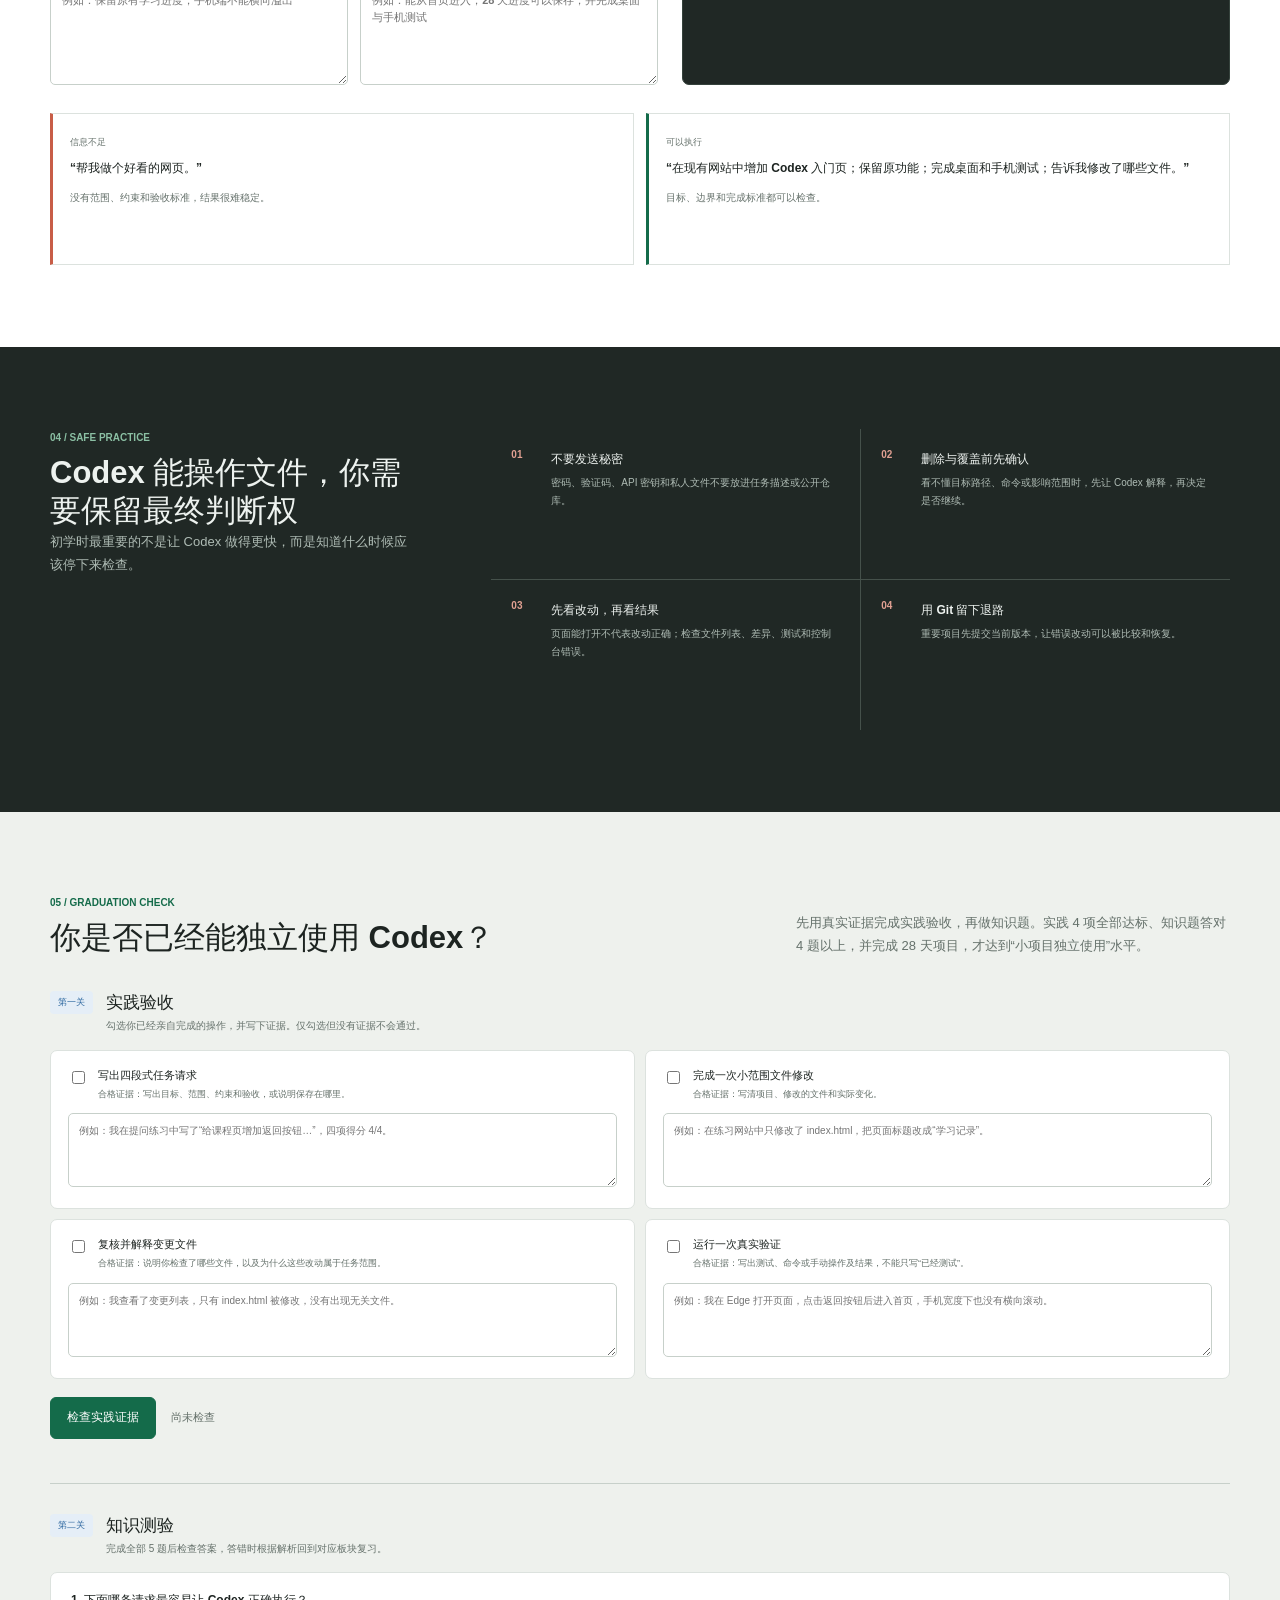
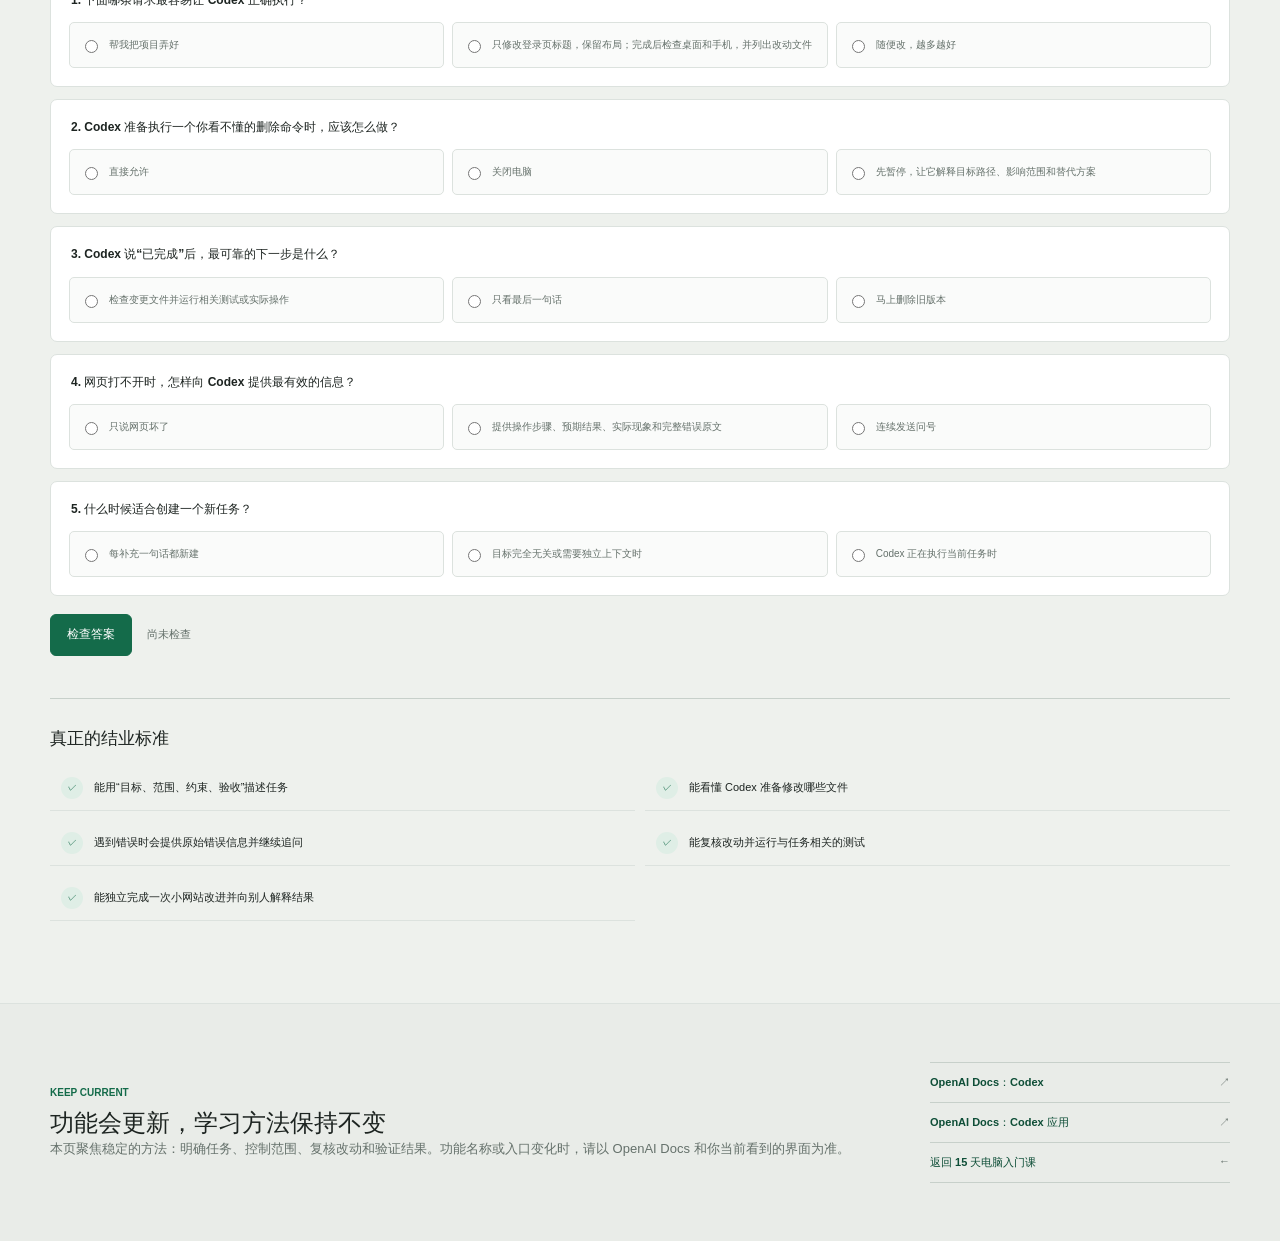
==== commit 99ad39df: "Add guided daily Codex task workspaces" ====
--- a/codex.html
+++ b/codex.html
@@ -6,7 +6,7 @@
     <meta name="theme-color" content="#f4f5f2" />
     <meta name="description" content="面向电脑零基础大学新生的 28 天 Codex 入门课程。" />
     <title>Codex 入门课 | 28 天学习路线</title>
-    <link rel="stylesheet" href="codex.css?v=20260901-codex-v2" />
+    <link rel="stylesheet" href="codex.css?v=20260901-codex-v3" />
   </head>
   <body>
     <a class="skip-link" href="#mainContent">跳到主要内容</a>
@@ -196,7 +196,13 @@
         <div class="section-inner">
           <div class="section-heading">
             <div><p class="section-label">02 / 28-DAY ROADMAP</p><h2 id="roadmapTitle">每天 45–60 分钟，四周建立独立能力</h2></div>
-            <p>每次只完成一个小闭环：10 分钟理解，25 分钟跟做，15 分钟独立完成，最后 5 分钟记录问题。</p>
+            <p>每一天都有独立任务界面和 60 分钟时间表。点击总览图中的任意一天，可直接进入当天操作、验收和证据清单。</p>
+          </div>
+
+          <div class="roadmap-overview" aria-labelledby="roadmapMapTitle">
+            <div class="overview-heading"><div><h3 id="roadmapMapTitle">28 天任务导航图</h3><p>从左到右依次完成；圆点变为绿色表示当天已完成。</p></div><span id="roadmapMapStatus">0 / 28</span></div>
+            <div class="roadmap-map" id="roadmapMap"></div>
+            <div class="roadmap-key" aria-label="路线图图例"><span><i class="key-current"></i>当前查看</span><span><i class="key-done"></i>已经完成</span><span><i></i>尚未完成</span></div>
           </div>
 
           <div class="week-switcher" role="tablist" aria-label="选择学习周">
@@ -207,6 +213,47 @@
           </div>
           <div class="week-summary" id="weekSummary" aria-live="polite"></div>
           <div class="day-grid" id="dayGrid"></div>
+
+          <section class="day-workspace" id="dayWorkspace" aria-labelledby="dayWorkspaceTitle" hidden>
+            <header class="day-workspace-header">
+              <div><p class="section-label" id="dayWorkspacePhase">DAY TASK</p><h3 id="dayWorkspaceTitle">当天任务</h3><p id="dayWorkspaceLead"></p></div>
+              <div class="day-navigation" aria-label="切换每日任务"><a id="previousDay" href="#roadmap" aria-label="上一天">←</a><span id="dayPosition">1 / 28</span><a id="nextDay" href="#day-2" aria-label="下一天">→</a></div>
+            </header>
+
+            <div class="time-allocation" aria-labelledby="timeAllocationTitle">
+              <div class="time-allocation-heading"><h4 id="timeAllocationTitle">今天的 60 分钟怎样分配</h4><span>总计 60 分钟</span></div>
+              <div class="time-chart" role="img" aria-label="60 分钟时间分配图：理解 10 分钟，跟做 20 分钟，独立任务 15 分钟，验收 10 分钟，记录 5 分钟">
+                <div class="time-understand" style="--share:16.667%"><strong>理解</strong><span>10 分钟</span></div>
+                <div class="time-follow" style="--share:33.333%"><strong>跟做</strong><span>20 分钟</span></div>
+                <div class="time-independent" style="--share:25%"><strong>独立任务</strong><span>15 分钟</span></div>
+                <div class="time-verify" style="--share:16.667%"><strong>验收</strong><span>10 分钟</span></div>
+                <div class="time-record" style="--share:8.333%"><strong>记录</strong><span>5 分钟</span></div>
+              </div>
+            </div>
+
+            <div class="day-workspace-layout">
+              <div class="daily-agenda">
+                <h4>按时间执行</h4>
+                <ol id="dailyAgenda"></ol>
+              </div>
+              <aside class="daily-side">
+                <section><h4>今天先懂</h4><p id="activeDayConcept"></p></section>
+                <section><h4>你要提交的证据</h4><ul id="activeDayEvidence"></ul></section>
+                <section class="day-expected"><h4>完成标准</h4><p id="activeDayExpected"></p></section>
+                <section class="day-help"><h4>卡住时怎么办</h4><p id="activeDayHelp"></p></section>
+              </aside>
+            </div>
+
+            <div class="day-start-prompt">
+              <div><h4>把今天的任务交给 Codex 逐步带你做</h4><p>复制后粘贴到 Codex 输入区。它会一次只给你一个步骤。</p></div>
+              <pre id="activeDayPrompt"></pre>
+              <div class="day-workspace-actions">
+                <button class="secondary-action" id="copyDayPrompt" type="button">复制今日请求</button>
+                <label class="task-complete"><input id="activeDayComplete" type="checkbox" /><span>我已达到完成标准</span></label>
+              </div>
+              <p id="dayPromptStatus" role="status" aria-live="polite"></p>
+            </div>
+          </section>
           <noscript><p class="noscript-note">请启用 JavaScript，以使用每日勾选和进度保存功能。</p></noscript>
         </div>
       </section>
@@ -331,6 +378,6 @@
 
     <button class="selection-helper" id="selectionHelper" type="button" hidden title="把选中文字放入提问练习" aria-label="把选中文字放入提问练习">?</button>
     <div class="toast" id="toast" role="status" aria-live="polite"></div>
-    <script src="codex.js?v=20260901-codex-v2"></script>
+    <script src="codex.js?v=20260901-codex-v3"></script>
   </body>
 </html>
--- a/codex.css
+++ b/codex.css
@@ -194,6 +194,35 @@
 .workflow-track small { margin-top: 4px; color: var(--muted); font-size: 9px; }
 .workflow-track > i { color: var(--coral); font-style: normal; text-align: center; }
 
+.roadmap-overview { margin-bottom: 26px; padding: 20px; border: 1px solid var(--line-strong); border-radius: 7px; background: var(--surface); }
+.overview-heading { display: flex; justify-content: space-between; gap: 18px; align-items: start; margin-bottom: 18px; }
+.overview-heading h3 { margin: 0; font-size: 17px; }
+.overview-heading p { margin: 4px 0 0; color: var(--muted); font-size: 10px; }
+.overview-heading > span { color: var(--green); font-size: 13px; font-weight: 900; }
+.roadmap-map { display: grid; gap: 9px; }
+.roadmap-lane { --week-accent: var(--green); display: grid; grid-template-columns: 118px minmax(0, 1fr); gap: 12px; align-items: stretch; padding: 10px 0; border-top: 1px solid var(--line); }
+.roadmap-lane:first-child { border-top: 0; }
+.roadmap-lane.week-2 { --week-accent: var(--blue); }
+.roadmap-lane.week-3 { --week-accent: var(--gold); }
+.roadmap-lane.week-4 { --week-accent: var(--coral); }
+.roadmap-lane > header { display: flex; gap: 9px; align-items: center; }
+.roadmap-lane > header > span { width: 32px; height: 32px; display: grid; place-items: center; flex: 0 0 32px; border-radius: 5px; background: color-mix(in srgb, var(--week-accent) 13%, white); color: var(--week-accent); font-size: 9px; font-weight: 900; }
+.roadmap-lane h4 { margin: 0; font-size: 11px; }
+.roadmap-lane header p { margin: 2px 0 0; color: var(--muted); font-size: 8px; }
+.roadmap-days { position: relative; display: grid; grid-template-columns: repeat(7, minmax(0, 1fr)); gap: 6px; }
+.roadmap-days::before { content: ""; position: absolute; z-index: 0; top: 17px; right: 6%; left: 6%; height: 2px; background: var(--line); }
+.roadmap-day { position: relative; z-index: 1; min-width: 0; min-height: 68px; display: grid; grid-template-rows: 34px auto; justify-items: center; align-content: start; gap: 5px; padding: 0 4px 6px; color: var(--muted); text-align: center; text-decoration: none; }
+.roadmap-day > span { width: 34px; height: 34px; display: grid; place-items: center; border: 2px solid var(--line-strong); border-radius: 50%; background: var(--surface); color: var(--muted); font-size: 9px; font-weight: 900; }
+.roadmap-day strong { max-width: 100%; font-size: 8px; line-height: 1.35; overflow-wrap: anywhere; }
+.roadmap-day:hover > span, .roadmap-day:focus-visible > span, .roadmap-day.current > span { border-color: var(--week-accent); color: var(--week-accent); box-shadow: 0 0 0 3px color-mix(in srgb, var(--week-accent) 14%, transparent); }
+.roadmap-day.current { color: var(--ink); }
+.roadmap-day.done > span { border-color: var(--green); background: var(--green); color: #fff; }
+.roadmap-key { display: flex; gap: 16px; flex-wrap: wrap; margin-top: 12px; padding-top: 12px; border-top: 1px solid var(--line); color: var(--muted); font-size: 9px; }
+.roadmap-key span { display: flex; gap: 6px; align-items: center; }
+.roadmap-key i { width: 10px; height: 10px; display: block; border: 2px solid var(--line-strong); border-radius: 50%; background: var(--surface); }
+.roadmap-key .key-current { border-color: var(--blue); box-shadow: 0 0 0 2px var(--blue-soft); }
+.roadmap-key .key-done { border-color: var(--green); background: var(--green); }
+
 .week-switcher { display: grid; grid-template-columns: repeat(4, minmax(0, 1fr)); gap: 8px; }
 .week-tab { min-height: 62px; display: grid; gap: 5px; align-content: center; padding: 10px 12px; border: 1px solid var(--line-strong); border-radius: 6px; background: transparent; color: var(--muted); text-align: left; }
 .week-tab:hover, .week-tab.active { border-color: var(--green); background: var(--surface); color: var(--green-dark); }
@@ -215,6 +244,8 @@
 .day-card p { margin: 0; color: var(--muted); font-size: 10px; }
 .day-task { display: flex; gap: 6px; align-items: start; margin-top: 8px; color: #3d4a44; font-size: 10px; font-weight: 700; line-height: 1.6; }
 .day-task span { color: var(--coral); }
+.open-day-task { min-height: 35px; display: inline-flex; gap: 6px; align-items: center; margin-top: 11px; color: var(--blue); font-size: 10px; font-weight: 900; text-decoration: none; }
+.open-day-task:hover { color: var(--green); text-decoration: underline; }
 .day-guide { margin-top: 13px; border-top: 1px solid var(--line); }
 .day-guide summary { padding: 11px 0 2px; color: var(--blue); font-size: 10px; font-weight: 900; cursor: pointer; }
 .day-guide[open] summary { padding-bottom: 10px; }
@@ -225,6 +256,53 @@
 .lesson-block li + li { margin-top: 5px; }
 .lesson-block.expected { border-left: 3px solid var(--green); padding-left: 10px; background: #f5faf7; }
 .lesson-block.help { border-left: 3px solid var(--gold); padding-left: 10px; background: #fffaf0; }
+.day-workspace { scroll-margin-top: 86px; margin-top: 36px; overflow: hidden; border: 1px solid var(--line-strong); border-top: 4px solid var(--green); border-radius: 7px; background: var(--surface); }
+.day-workspace[hidden] { display: none; }
+.day-workspace-header { display: grid; grid-template-columns: minmax(0, 1fr) auto; gap: 24px; align-items: start; padding: 26px; border-bottom: 1px solid var(--line); }
+.day-workspace-header h3 { margin: 6px 0 7px; font-size: 25px; }
+.day-workspace-header p:last-child { max-width: 720px; margin: 0; color: var(--muted); font-size: 12px; }
+.day-navigation { display: grid; grid-template-columns: 38px auto 38px; gap: 7px; align-items: center; }
+.day-navigation a { width: 38px; height: 38px; display: grid; place-items: center; border: 1px solid var(--line-strong); border-radius: 5px; color: var(--green-dark); font-size: 17px; font-weight: 900; text-decoration: none; }
+.day-navigation a:hover { border-color: var(--green); background: var(--green-soft); }
+.day-navigation span { min-width: 58px; color: var(--muted); font-size: 10px; font-weight: 900; text-align: center; }
+.time-allocation { padding: 22px 26px 26px; border-bottom: 1px solid var(--line); background: #f7f9f7; }
+.time-allocation-heading { display: flex; justify-content: space-between; gap: 18px; align-items: center; margin-bottom: 11px; }
+.time-allocation h4, .daily-agenda h4, .daily-side h4, .day-start-prompt h4 { margin: 0; font-size: 13px; }
+.time-allocation-heading span { color: var(--muted); font-size: 9px; font-weight: 800; }
+.time-chart { display: flex; min-height: 66px; }
+.time-chart > div { width: var(--share); min-width: 0; display: grid; align-content: center; gap: 3px; padding: 10px; color: var(--ink); }
+.time-chart strong { font-size: 10px; }
+.time-chart span { font-size: 8px; }
+.time-understand { background: var(--green-soft); }
+.time-follow { background: var(--blue-soft); }
+.time-independent { background: var(--gold-soft); }
+.time-verify { background: var(--coral-soft); }
+.time-record { background: #e7e9e7; }
+.day-workspace-layout { display: grid; grid-template-columns: minmax(0, 1.25fr) minmax(300px, 0.75fr); }
+.daily-agenda { padding: 26px; border-right: 1px solid var(--line); }
+.daily-agenda > ol { position: relative; display: grid; gap: 0; margin: 17px 0 0; padding: 0; list-style: none; }
+.daily-agenda > ol::before { content: ""; position: absolute; top: 10px; bottom: 10px; left: 56px; width: 1px; background: var(--line-strong); }
+.daily-agenda li { position: relative; display: grid; grid-template-columns: 45px 1fr; gap: 26px; min-height: 72px; padding: 9px 0; }
+.daily-agenda li::before { content: ""; position: absolute; z-index: 1; top: 14px; left: 52px; width: 9px; height: 9px; border: 2px solid var(--surface); border-radius: 50%; background: var(--green); }
+.daily-agenda time { padding-top: 1px; color: var(--green-dark); font: 900 10px Consolas, monospace; }
+.daily-agenda strong { font-size: 11px; }
+.daily-agenda p { margin: 4px 0 0; color: var(--muted); font-size: 11px; }
+.daily-side { padding: 8px 26px; background: #fafbfa; }
+.daily-side section { padding: 18px 0; border-top: 1px solid var(--line); }
+.daily-side section:first-child { border-top: 0; }
+.daily-side p, .daily-side ul { margin: 7px 0 0; color: var(--muted); font-size: 10px; line-height: 1.75; }
+.daily-side ul { padding-left: 18px; }
+.daily-side li + li { margin-top: 6px; }
+.daily-side .day-expected { border-left: 3px solid var(--green); padding-left: 12px; }
+.daily-side .day-help { border-left: 3px solid var(--gold); padding-left: 12px; }
+.day-start-prompt { padding: 24px 26px; background: var(--charcoal); color: #edf2ef; }
+.day-start-prompt > div:first-child p { margin: 5px 0 0; color: #aebbb4; font-size: 10px; }
+.day-start-prompt pre { max-height: 250px; margin: 16px 0; overflow: auto; white-space: pre-wrap; overflow-wrap: anywhere; color: #eaf4ef; font: 10px/1.75 Consolas, "Microsoft YaHei", monospace; }
+.day-workspace-actions { display: flex; gap: 15px; align-items: center; flex-wrap: wrap; }
+.day-workspace-actions .secondary-action { cursor: pointer; }
+.task-complete { min-height: 42px; display: inline-flex; gap: 8px; align-items: center; color: #d7e5de; font-size: 10px; font-weight: 800; cursor: pointer; }
+.task-complete input { accent-color: #70b18d; }
+.day-start-prompt > p:last-child { min-height: 18px; margin: 8px 0 0; color: #91c6aa; font-size: 9px; }
 .noscript-note { padding: 12px; background: var(--coral-soft); color: #7c463a; font-size: 11px; }
 
 .prompt-formula { display: grid; grid-template-columns: 1fr 26px 1fr 26px 1fr 26px 1fr; gap: 8px; align-items: center; }
@@ -335,6 +413,8 @@
   .surface-item { min-height: auto; }
   .prerequisite-strip { grid-template-columns: 1fr; gap: 12px; }
   .map-legend { grid-template-columns: repeat(2, minmax(0, 1fr)); }
+  .day-workspace-layout { grid-template-columns: 1fr; }
+  .daily-agenda { border-right: 0; border-bottom: 1px solid var(--line); }
   .prompt-lab-layout { grid-template-columns: 1fr; }
   .source-layout { grid-template-columns: 1fr; gap: 30px; }
 }
@@ -392,8 +472,30 @@
   .workflow-track { min-width: 0; grid-template-columns: 1fr; padding: 14px; }
   .workflow-track > i { transform: rotate(90deg); }
   .map-legend, .day-grid { grid-template-columns: 1fr; }
+  .roadmap-overview { padding: 15px; }
+  .overview-heading { align-items: center; }
+  .roadmap-lane { grid-template-columns: 1fr; gap: 10px; padding: 14px 0; }
+  .roadmap-lane > header { padding-inline: 3px; }
+  .roadmap-days { grid-template-columns: repeat(2, minmax(0, 1fr)); }
+  .roadmap-days::before { display: none; }
+  .roadmap-day { min-height: 48px; grid-template-columns: 34px minmax(0, 1fr); grid-template-rows: 1fr; gap: 9px; align-items: center; justify-items: start; padding: 5px; border-bottom: 1px solid var(--line); text-align: left; }
+  .roadmap-day strong { font-size: 9px; }
   .week-switcher { grid-template-columns: repeat(2, minmax(0, 1fr)); }
   .week-summary { grid-template-columns: 1fr; gap: 7px; }
+  .day-workspace { scroll-margin-top: 70px; }
+  .day-workspace-header { grid-template-columns: 1fr; padding: 20px; }
+  .day-workspace-header h3 { font-size: 22px; }
+  .day-navigation { justify-content: start; }
+  .time-allocation { padding: 19px 20px; }
+  .time-chart { display: grid; min-height: 0; }
+  .time-chart > div { width: 100%; min-height: 43px; grid-template-columns: 1fr auto; align-items: center; align-content: center; }
+  .time-chart > div strong, .time-chart > div span { font-size: 10px; }
+  .daily-agenda { padding: 20px; }
+  .daily-agenda > ol::before { left: 50px; }
+  .daily-agenda li { grid-template-columns: 40px 1fr; gap: 23px; }
+  .daily-agenda li::before { left: 46px; }
+  .daily-side { padding-inline: 20px; }
+  .day-start-prompt { padding: 21px 20px; }
   .prompt-formula { grid-template-columns: repeat(2, minmax(0, 1fr)); }
   .prompt-formula > b { display: none; }
   .prompt-fields { grid-template-columns: 1fr; }
@@ -410,6 +512,12 @@
   .mastery-step { grid-template-columns: 68px 1fr; padding-left: 20px; }
   .hero-actions { display: grid; }
   .primary-action, .secondary-action { width: 100%; }
+  .overview-heading { align-items: start; }
+  .overview-heading p { max-width: 220px; }
+  .roadmap-days { grid-template-columns: 1fr; }
+  .time-allocation-heading { align-items: start; }
+  .day-workspace-actions { display: grid; }
+  .task-complete { justify-content: center; }
   .map-legend li { min-height: auto; }
   .day-card { min-height: auto; }
   .prompt-formula { grid-template-columns: 1fr; }
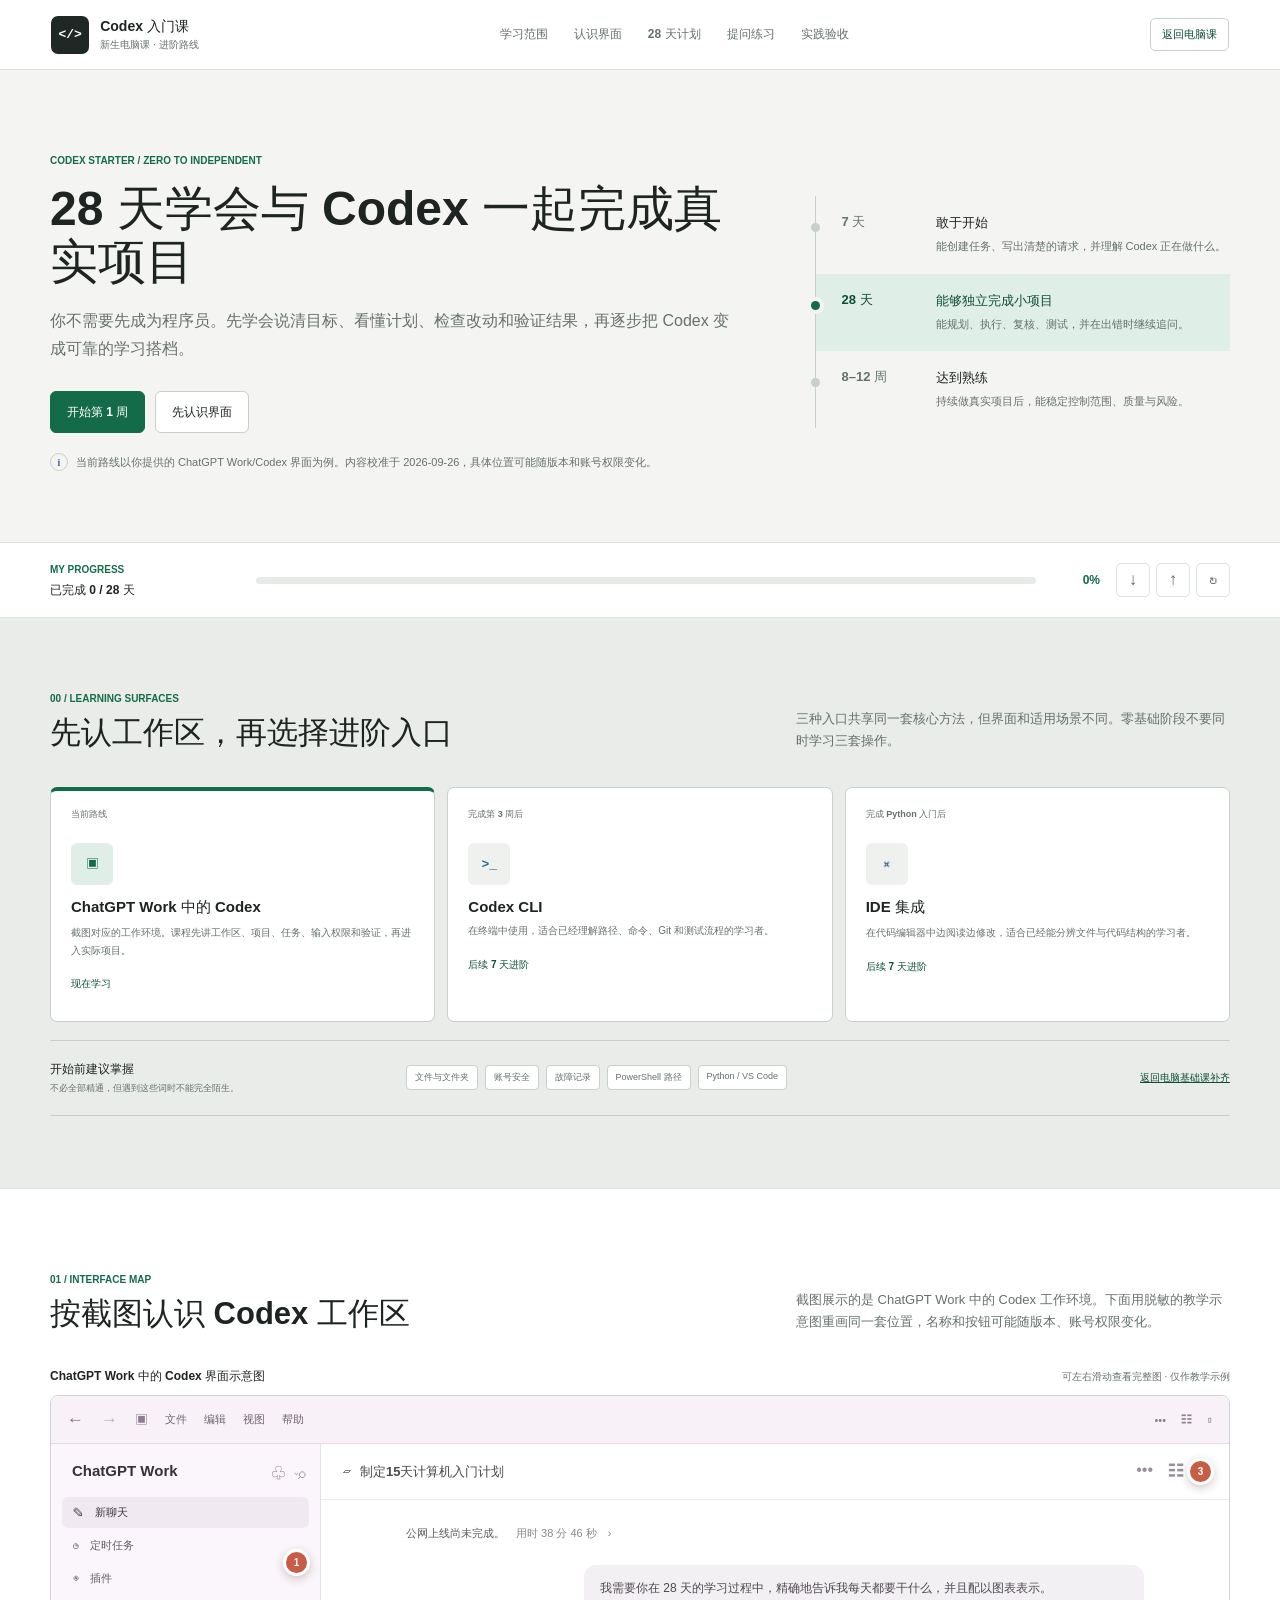
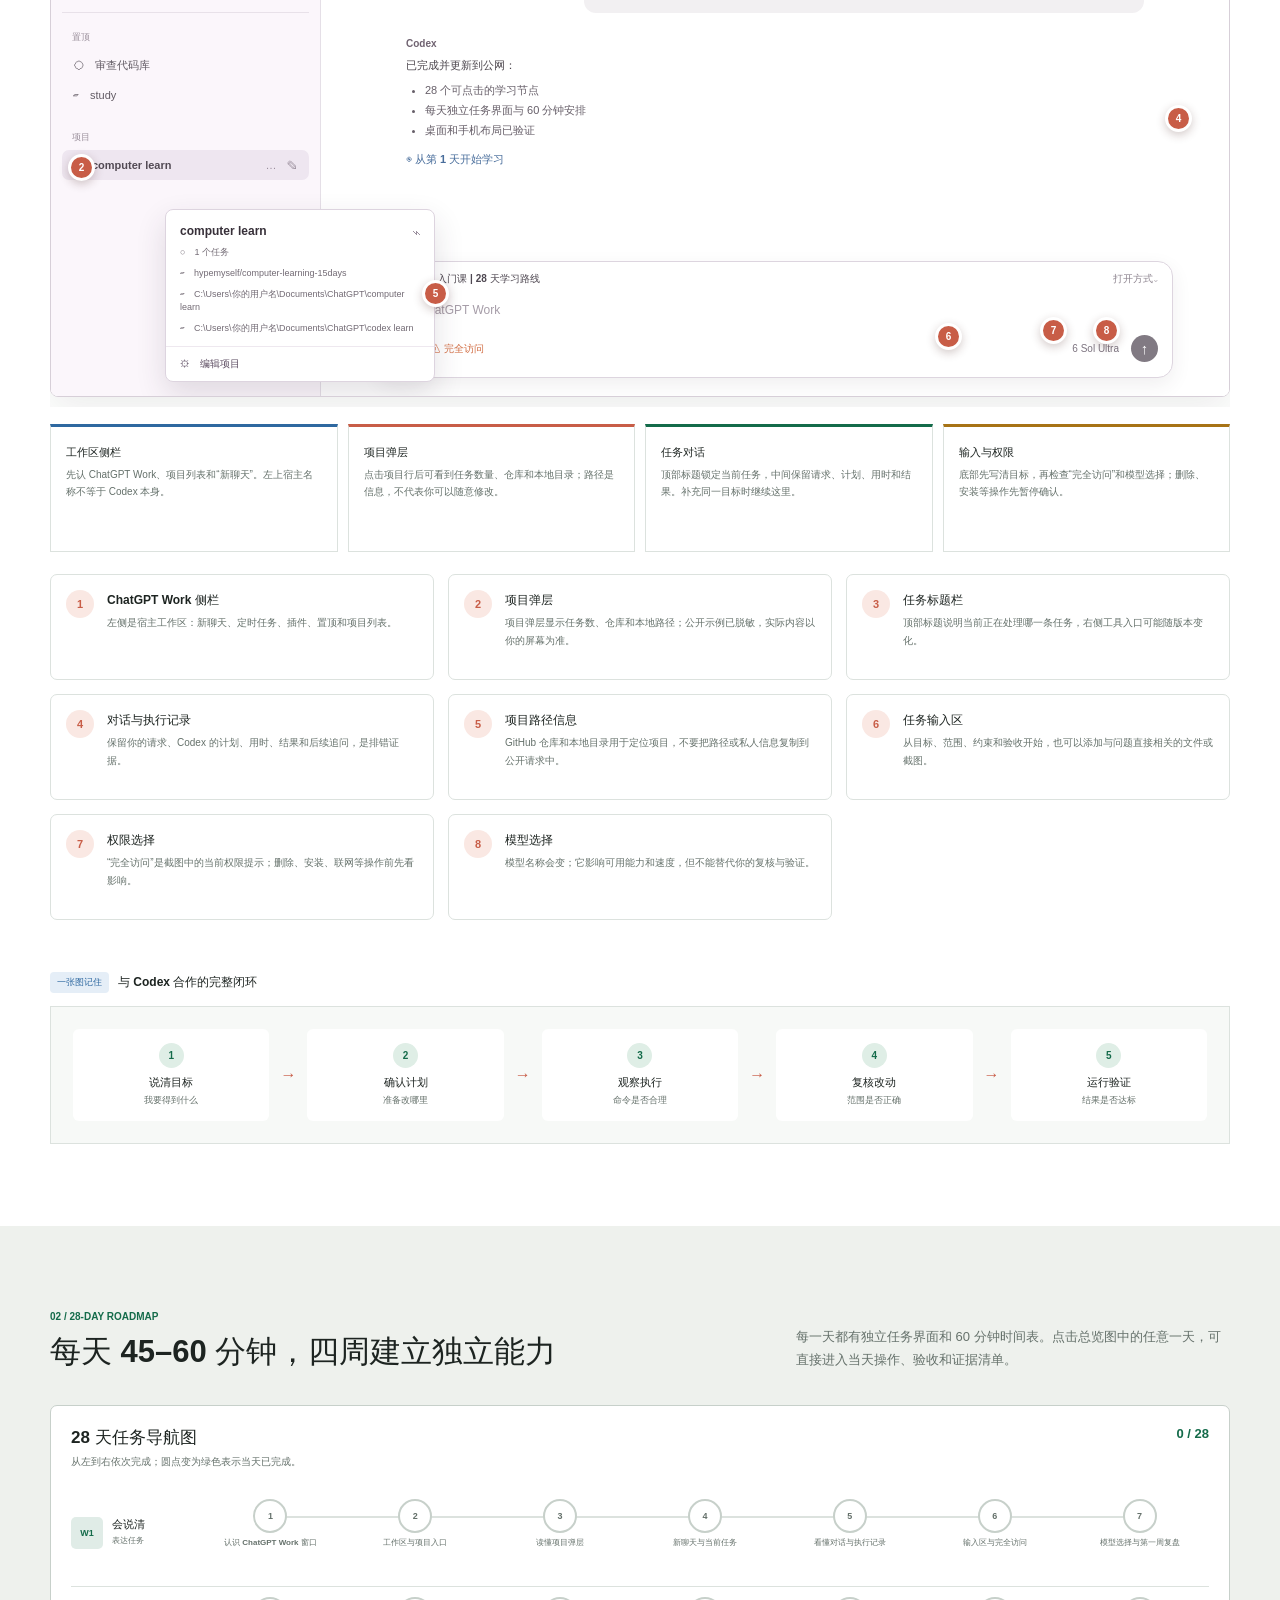
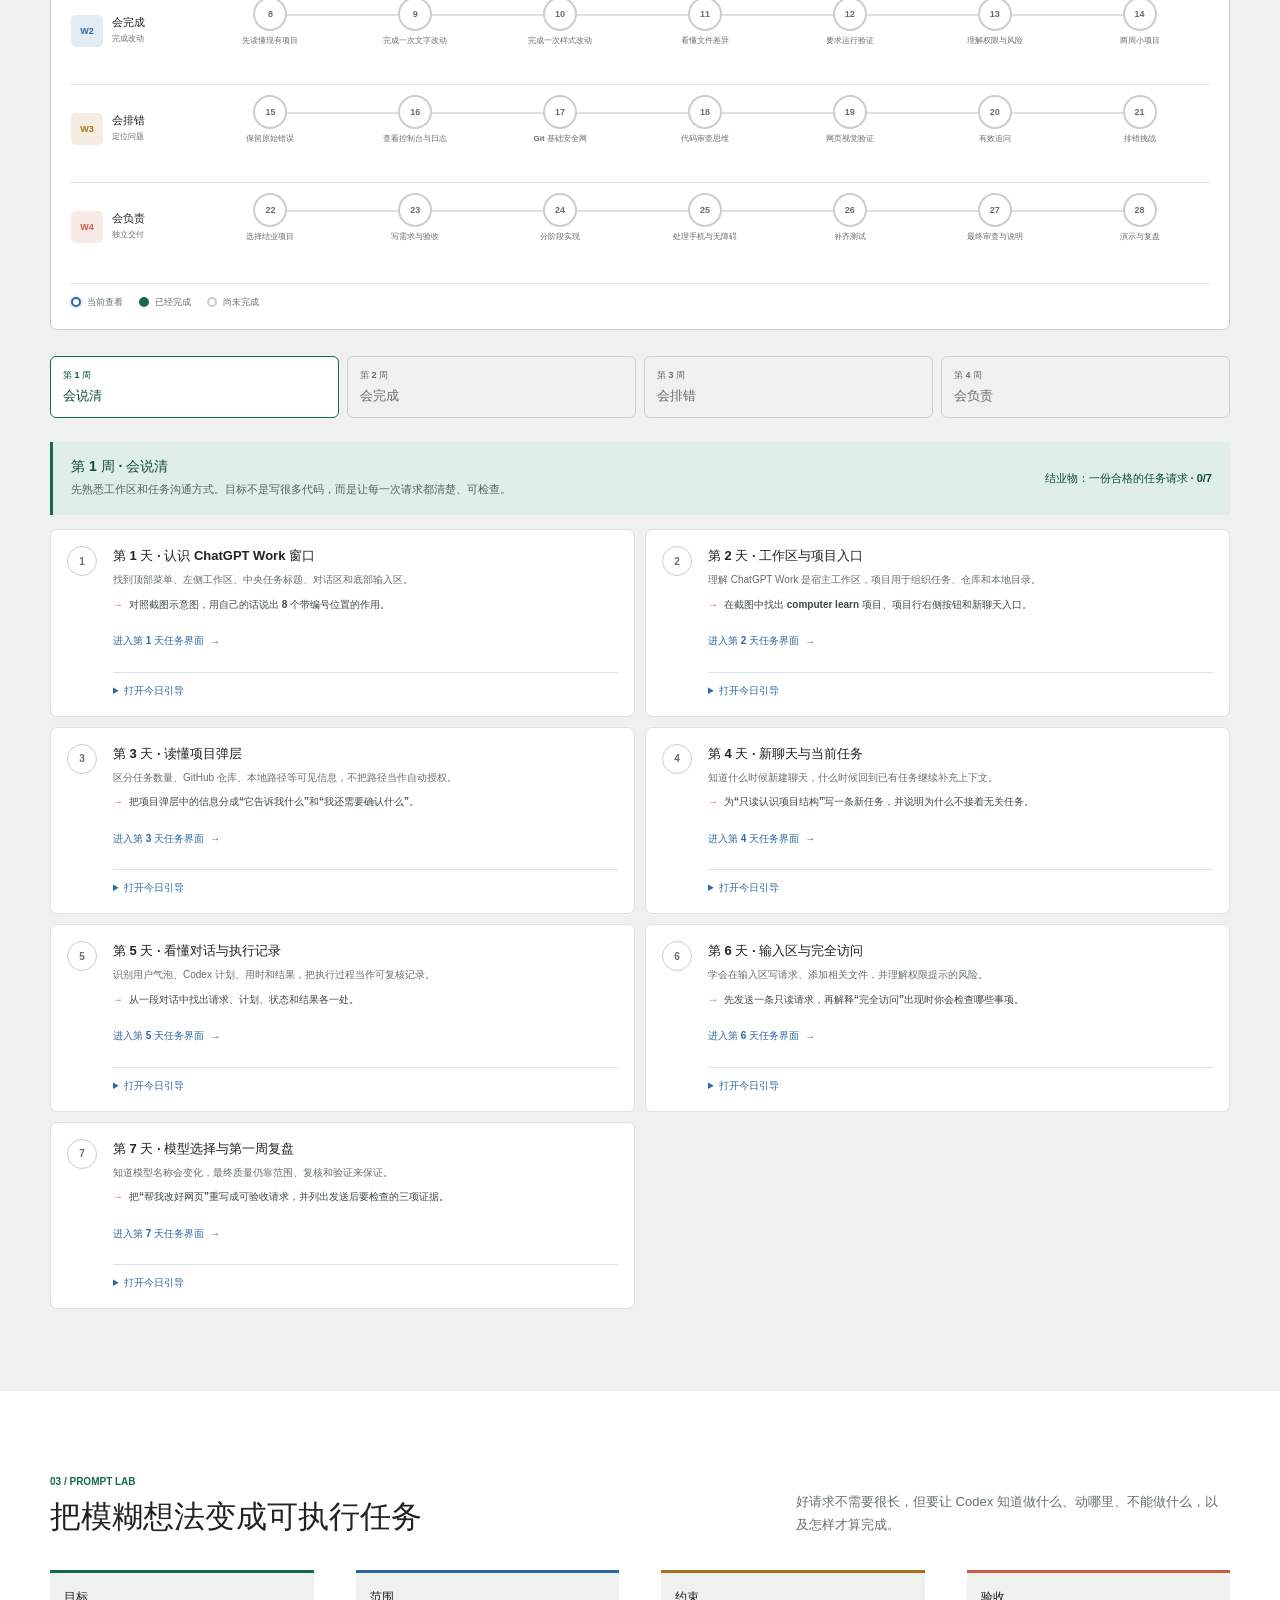
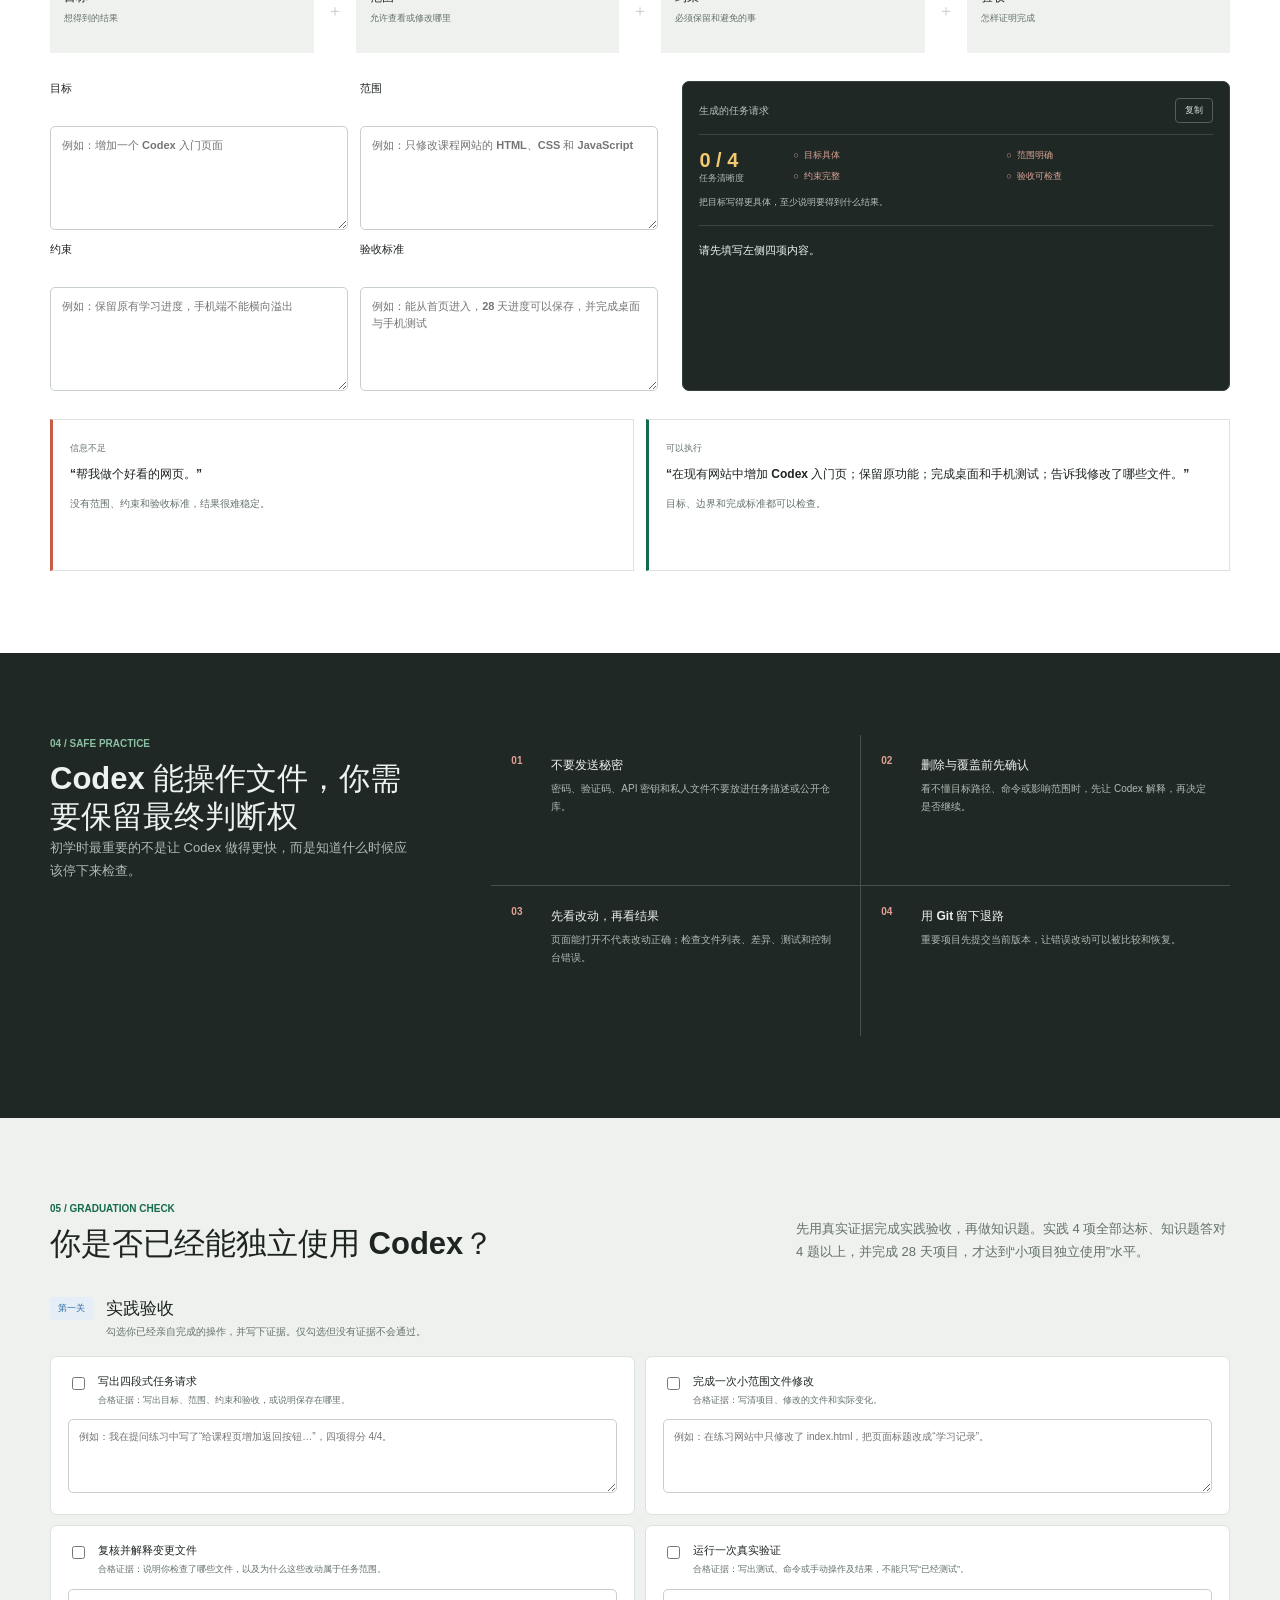
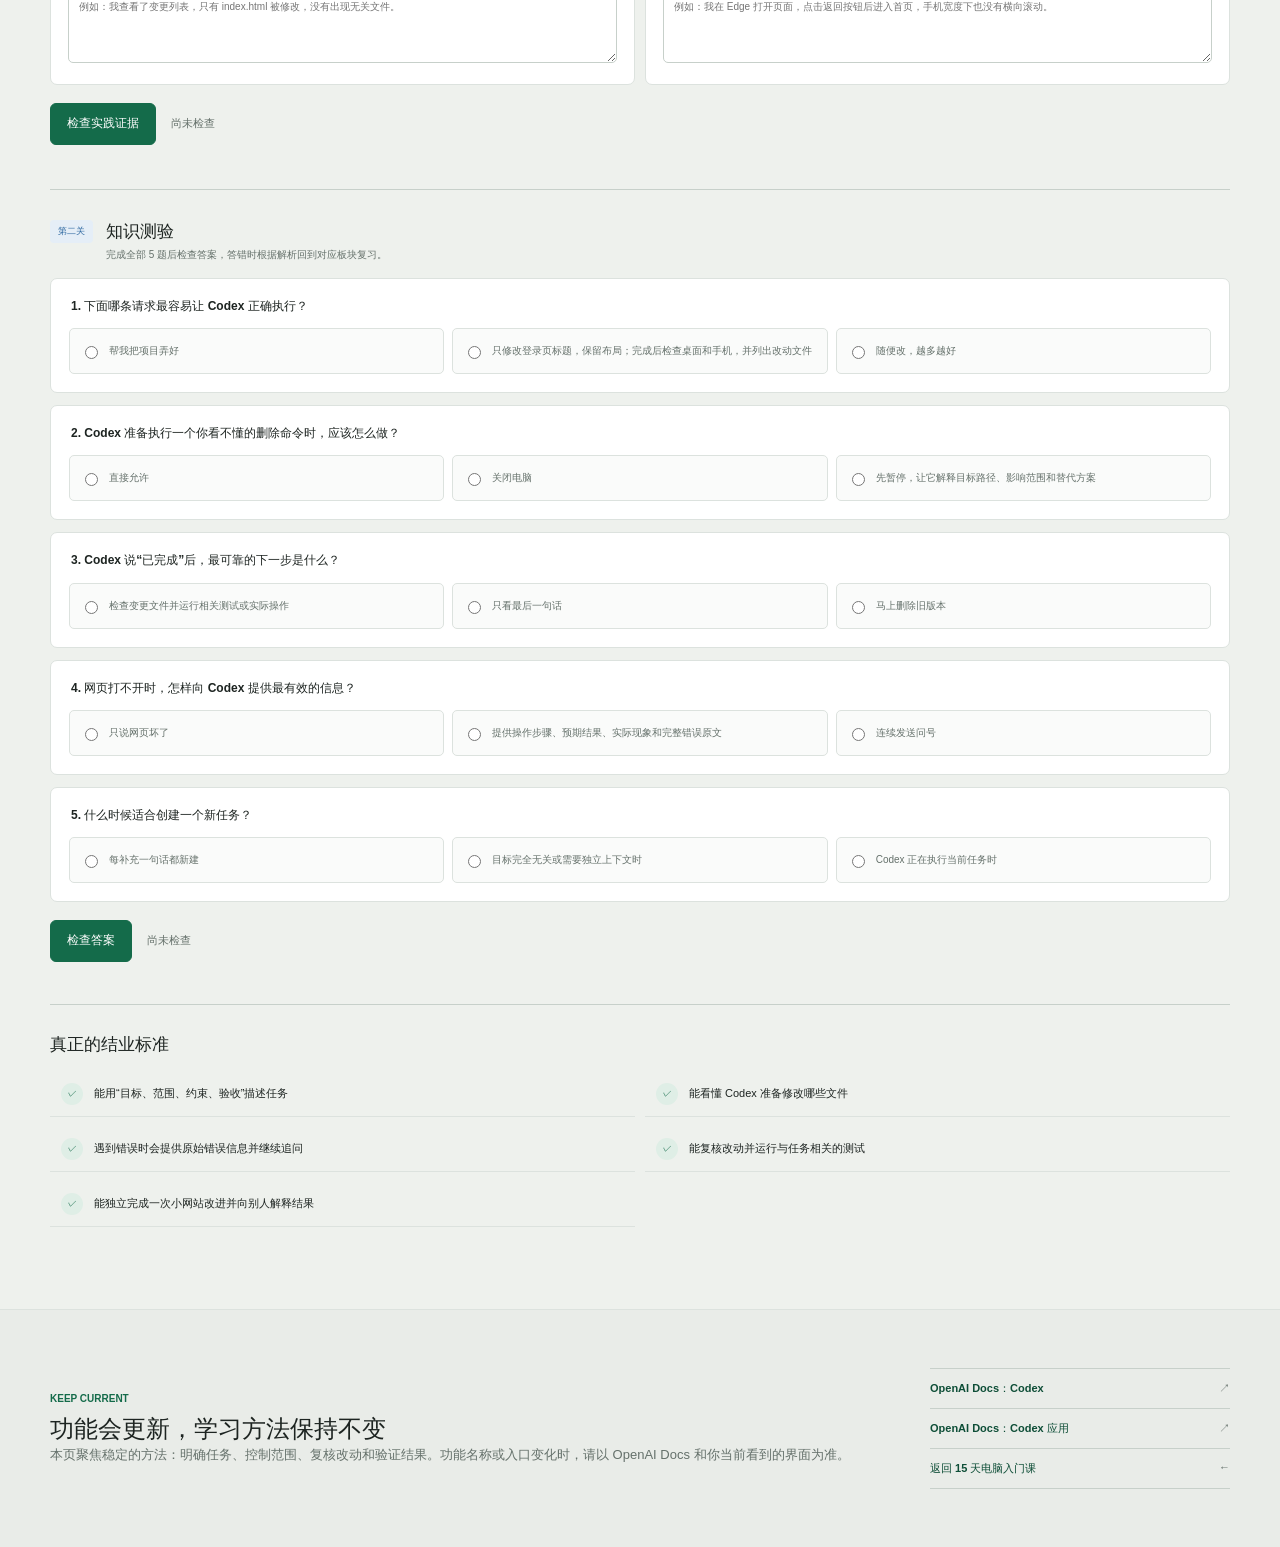
==== commit ca046c5a: "Align Codex course with ChatGPT Work interface" ====
--- a/codex.html
+++ b/codex.html
@@ -6,7 +6,7 @@
     <meta name="theme-color" content="#f4f5f2" />
     <meta name="description" content="面向电脑零基础大学新生的 28 天 Codex 入门课程。" />
     <title>Codex 入门课 | 28 天学习路线</title>
-    <link rel="stylesheet" href="codex.css?v=20260901-codex-v3" />
+    <link rel="stylesheet" href="codex.css?v=20260926-codex-v4" />
   </head>
   <body>
     <a class="skip-link" href="#mainContent">跳到主要内容</a>
@@ -37,7 +37,7 @@
               <a class="primary-action" href="#roadmap">开始第 1 周</a>
               <a class="secondary-action" href="#interface">先认识界面</a>
             </div>
-            <p class="version-note"><span aria-hidden="true">i</span> 当前路线聚焦 Codex 桌面应用。内容校准于 2026-09-01，具体位置可能随版本和账号权限变化。</p>
+            <p class="version-note"><span aria-hidden="true">i</span> 当前路线以你提供的 ChatGPT Work/Codex 界面为例。内容校准于 2026-09-26，具体位置可能随版本和账号权限变化。</p>
           </div>
 
           <div class="mastery-scale" aria-label="Codex 学习所需时间">
@@ -77,11 +77,11 @@
       <section class="scope-band" id="scope" aria-labelledby="scopeTitle">
         <div class="section-inner">
           <div class="section-heading">
-            <div><p class="section-label">00 / LEARNING SURFACES</p><h2 id="scopeTitle">先学桌面应用，再选择进阶入口</h2></div>
+            <div><p class="section-label">00 / LEARNING SURFACES</p><h2 id="scopeTitle">先认工作区，再选择进阶入口</h2></div>
             <p>三种入口共享同一套核心方法，但界面和适用场景不同。零基础阶段不要同时学习三套操作。</p>
           </div>
           <div class="surface-grid">
-            <article class="surface-item current"><span>当前路线</span><div class="surface-mark" aria-hidden="true">▣</div><h3>Codex 桌面应用</h3><p>适合从项目、任务、网页预览和代码审查开始，28 天课程主要讲这一入口。</p><strong>现在学习</strong></article>
+            <article class="surface-item current"><span>当前路线</span><div class="surface-mark" aria-hidden="true">▣</div><h3>ChatGPT Work 中的 Codex</h3><p>截图对应的工作环境。课程先讲工作区、项目、任务、输入权限和验证，再进入实际项目。</p><strong>现在学习</strong></article>
             <article class="surface-item"><span>完成第 3 周后</span><div class="surface-mark" aria-hidden="true">&gt;_</div><h3>Codex CLI</h3><p>在终端中使用，适合已经理解路径、命令、Git 和测试流程的学习者。</p><strong>后续 7 天进阶</strong></article>
             <article class="surface-item"><span>完成 Python 入门后</span><div class="surface-mark" aria-hidden="true">⌘</div><h3>IDE 集成</h3><p>在代码编辑器中边阅读边修改，适合已经能分辨文件与代码结构的学习者。</p><strong>后续 7 天进阶</strong></article>
           </div>
@@ -96,83 +96,106 @@
       <section class="content-band" id="interface" aria-labelledby="interfaceTitle">
         <div class="section-inner">
           <div class="section-heading">
-            <div><p class="section-label">01 / INTERFACE MAP</p><h2 id="interfaceTitle">先认位置，再开始操作</h2></div>
-            <p>下面是教学用示意图，不包含你的真实文件或账号信息。数字标签对应图下方的解释。</p>
+            <div><p class="section-label">01 / INTERFACE MAP</p><h2 id="interfaceTitle">按截图认识 Codex 工作区</h2></div>
+            <p>截图展示的是 ChatGPT Work 中的 Codex 工作环境。下面用脱敏的教学示意图重画同一套位置，名称和按钮可能随版本、账号权限变化。</p>
           </div>
 
           <figure class="interface-figure">
-            <div class="figure-caption-row"><figcaption>Codex 桌面工作区示意图</figcaption><span>可左右滑动查看完整图</span></div>
+            <div class="figure-caption-row"><figcaption>ChatGPT Work 中的 Codex 界面示意图</figcaption><span>可左右滑动查看完整图 · 仅作教学示例</span></div>
             <div class="interface-scroll">
-              <div class="codex-window" role="img" aria-label="Codex 桌面应用界面示意图，标注项目和任务、当前对话、执行动态、输入区、工作区标签以及测试结果六个位置">
-                <div class="window-titlebar"><span class="window-controls" aria-hidden="true"><i></i><i></i><i></i></span><strong>Codex</strong><span>computer-learning</span></div>
-                <div class="window-body">
-                  <aside class="mock-sidebar">
-                    <div class="mock-new"><span>＋</span> 新任务</div>
-                    <p>项目与任务</p>
-                    <div class="mock-project active"><span>⌂</span><strong>computer-learning</strong></div>
-                    <div class="mock-task"><i></i><span>增加 Codex 学习页</span></div>
-                    <div class="mock-task"><i></i><span>检查网页布局</span></div>
+              <div class="codex-window work-ui-window" role="img" aria-label="ChatGPT Work 中的 Codex 工作区示意图，标注工作区侧栏、项目弹层、任务标题、对话记录、输入框、完全访问权限和模型选择">
+                <div class="work-topbar">
+                  <div class="work-top-left"><span class="work-arrow">←</span><span class="work-arrow muted">→</span><span class="work-layout-icon">▣</span><span>文件</span><span>编辑</span><span>视图</span><span>帮助</span></div>
+                  <div class="work-top-actions"><span>•••</span><span>☷</span><span>▯</span></div>
+                </div>
+                <div class="work-layout">
+                  <aside class="work-sidebar">
+                    <div class="work-brand"><strong>ChatGPT Work</strong><span>⌄</span></div>
+                    <div class="work-sidebar-tools"><span>♧</span><span>⌕</span></div>
+                    <nav class="work-nav" aria-label="工作区导航"><span>✎　新聊天</span><span>◷　定时任务</span><span>◉　插件</span></nav>
+                    <div class="work-section-label">置顶</div>
+                    <div class="work-nav-item">◯　审查代码库</div>
+                    <div class="work-nav-item">▱　study</div>
+                    <div class="work-section-label project-label">项目</div>
+                    <div class="work-project-row active"><span>▱</span><strong>computer learn</strong><span>…</span><span>✎</span></div>
+                    <div class="work-project-popover">
+                      <strong>computer learn</strong><span>⌁</span>
+                      <small>○　1 个任务</small>
+                      <small>▱　hypemyself/computer-learning-15days</small>
+                      <small>▱　C:\Users\你的用户名\Documents\ChatGPT\computer learn</small>
+                      <small>▱　C:\Users\你的用户名\Documents\ChatGPT\codex learn</small>
+                      <b class="map-pin pin-5">5</b>
+                      <b>⚙　编辑项目</b>
+                    </div>
                     <b class="map-pin pin-1">1</b>
+                    <b class="map-pin pin-2">2</b>
                   </aside>
-                  <section class="mock-conversation">
-                    <header><div><small>当前任务</small><strong>增加 Codex 学习页面</strong></div><span>本地项目</span></header>
-                    <div class="mock-chat-scroll">
-                      <div class="user-message">请在现有课程网站中增加一个 Codex 入门页面，并在手机上检查布局。</div>
-                      <div class="assistant-message"><span>计划</span><p>我会先检查现有结构，再添加页面、学习进度和测试。</p></div>
-                      <div class="tool-update"><i>✓</i><div><strong>已读取项目文件</strong><small>index.html · styles.css · app.js</small></div></div>
-                      <div class="tool-update running"><i>→</i><div><strong>正在修改页面</strong><small>保留原课程进度与导航</small></div></div>
+                  <main class="work-main">
+                    <header class="work-main-header"><div><span>▱</span><strong>制定15天计算机入门计划</strong></div><div><span>•••</span><span>☷</span><span>▯</span></div><b class="map-pin pin-3">3</b></header>
+                    <div class="work-thread">
+                      <div class="work-thread-status">公网上线尚未完成。　<span>用时 38 分 46 秒　›</span></div>
+                      <div class="user-message">我需要你在 28 天的学习过程中，精确地告诉我每天都要干什么，并且配以图表表示。</div>
+                      <div class="assistant-message"><span>Codex</span><p>已完成并更新到公网：</p><ul><li>28 个可点击的学习节点</li><li>每天独立任务界面与 60 分钟安排</li><li>桌面和手机布局已验证</li></ul></div>
+                      <div class="work-result-link">◉ 从第 1 天开始学习</div>
+                      <b class="map-pin pin-4">4</b>
                     </div>
-                    <div class="mock-composer"><span>描述你希望 Codex 完成的任务…</span><div><button aria-label="添加文件" type="button">＋</button><small>本地</small><button aria-label="发送任务" type="button">↑</button></div></div>
-                    <b class="map-pin pin-2">2</b>
-                    <b class="map-pin pin-3">3</b>
-                    <b class="map-pin pin-4">4</b>
-                  </section>
-                  <aside class="mock-workspace">
-                    <div class="workspace-tabs"><strong>文件</strong><span>终端</span><span>审查</span></div>
-                    <div class="file-tree"><p>变更文件</p><span><i class="added">A</i> codex.html</span><span><i class="added">A</i> codex.css</span><span><i class="changed">M</i> index.html</span></div>
-                    <div class="test-output"><p>验证结果</p><strong><i>✓</i> 页面加载成功</strong><strong><i>✓</i> 手机布局通过</strong><small>0 个控制台错误</small></div>
-                    <b class="map-pin pin-5">5</b>
-                    <b class="map-pin pin-6">6</b>
-                  </aside>
+                    <div class="work-composer">
+                      <div class="work-context-chip"><span>◉</span><strong>Codex 入门课 | 28 天学习路线</strong><span>打开方式⌄</span></div>
+                      <div class="work-input-placeholder">使用 ChatGPT Work</div>
+                      <div class="work-composer-footer"><button type="button" aria-label="添加文件或图片">＋</button><span class="work-permission">⚠ 完全访问</span><span class="work-model">6 Sol Ultra</span><button class="work-send" type="button" aria-label="发送任务">↑</button></div>
+                      <b class="map-pin pin-6">6</b>
+                      <b class="map-pin pin-7">7</b>
+                      <b class="map-pin pin-8">8</b>
+                    </div>
+                  </main>
                 </div>
               </div>
             </div>
           </figure>
 
-          <div class="mobile-interface-story" aria-label="Codex 桌面应用六个主要区域的手机图解">
+          <div class="interface-reference-grid" aria-label="截图位置与课程动作对照">
+            <article><strong>工作区侧栏</strong><p>先认 ChatGPT Work、项目列表和“新聊天”。左上宿主名称不等于 Codex 本身。</p></article>
+            <article><strong>项目弹层</strong><p>点击项目行后可看到任务数量、仓库和本地目录；路径是信息，不代表你可以随意修改。</p></article>
+            <article><strong>任务对话</strong><p>顶部标题锁定当前任务，中间保留请求、计划、用时和结果。补充同一目标时继续这里。</p></article>
+            <article><strong>输入与权限</strong><p>底部先写清目标，再检查“完全访问”和模型选择；删除、安装等操作先暂停确认。</p></article>
+          </div>
+
+          <div class="mobile-interface-story" aria-label="Codex 工作区六个主要区域的手机图解">
             <article>
               <div class="mobile-visual visual-projects" aria-hidden="true"><span>＋ 新任务</span><strong>computer-learning</strong><i>增加学习页面</i><i>检查手机布局</i></div>
-              <div><span>01</span><h3>项目与任务</h3><p>先选工作文件夹，再为一个明确目标创建任务。同一目标的补充问题留在同一任务里。</p></div>
+              <div><span>01</span><h3>工作区与项目</h3><p>截图中的 ChatGPT Work 是宿主工作区；项目行用于组织任务、仓库和本地目录。</p></div>
             </article>
             <article>
               <div class="mobile-visual visual-chat" aria-hidden="true"><span>你：增加一个练习区</span><strong>Codex：我先检查现有结构…</strong></div>
-              <div><span>02</span><h3>当前对话</h3><p>这里保存你的要求、Codex 的计划和后续追问。它是一次任务的完整记录。</p></div>
+              <div><span>02</span><h3>项目弹层</h3><p>点击项目名称可查看任务数、仓库与路径。先辨认信息，再决定是否需要编辑项目。</p></div>
             </article>
             <article>
               <div class="mobile-visual visual-activity" aria-hidden="true"><span>✓ 已读取项目文件</span><span>→ 正在修改页面</span><span>○ 等待运行测试</span></div>
-              <div><span>03</span><h3>执行动态</h3><p>观察它读了什么、改了什么、运行了什么。遇到陌生命令，可以先要求解释。</p></div>
+              <div><span>03</span><h3>任务对话</h3><p>顶部任务标题和对话记录帮助你保持上下文；用时和状态可以帮助复盘过程。</p></div>
             </article>
             <article>
               <div class="mobile-visual visual-input" aria-hidden="true"><span>描述你希望完成的任务…</span><i>＋</i><b>发送 ↑</b></div>
-              <div><span>04</span><h3>输入区</h3><p>写下目标、范围、约束和验收，也可以添加与问题直接相关的截图或文件。</p></div>
+              <div><span>04</span><h3>输入区</h3><p>在底部输入目标，可添加相关截图或文件；先从只读请求开始。</p></div>
             </article>
             <article>
               <div class="mobile-visual visual-tabs" aria-hidden="true"><strong>文件</strong><span>终端</span><span>审查</span><i>M codex.html</i><i>M codex.js</i></div>
-              <div><span>05</span><h3>工作区标签</h3><p>在文件、终端、网页预览和审查之间切换。你看到的标签会随任务变化。</p></div>
+              <div><span>05</span><h3>权限提示</h3><p>“完全访问”表示可执行的范围较大。看不懂影响时先让 Codex 解释，不要急着批准。</p></div>
             </article>
             <article>
               <div class="mobile-visual visual-results" aria-hidden="true"><strong>✓ 页面可以打开</strong><strong>✓ 手机布局通过</strong><span>0 个控制台错误</span></div>
-              <div><span>06</span><h3>验证结果</h3><p>不要只相信“完成”。亲自查看页面、测试结果、错误信息和变更文件。</p></div>
+              <div><span>06</span><h3>模型与验证</h3><p>“6 Sol Ultra”只是截图当时的模型名称；最终仍要检查变更、测试和实际页面。</p></div>
             </article>
           </div>
 
           <ol class="map-legend">
-            <li><span>1</span><div><strong>项目与任务</strong><p>选择 Codex 可以读取和修改的项目，并在不同任务之间切换。</p></div></li>
-            <li><span>2</span><div><strong>当前对话</strong><p>你的目标、补充要求和 Codex 的说明都在这里，后续追问应继续放在同一任务中。</p></div></li>
-            <li><span>3</span><div><strong>执行动态</strong><p>查看它读了哪些文件、运行了什么命令、当前是否遇到错误。</p></div></li>
-            <li><span>4</span><div><strong>输入区</strong><p>写清目标、范围、约束与验收标准，也可以添加截图或相关文件。</p></div></li>
-            <li><span>5</span><div><strong>工作区标签</strong><p>根据任务查看文件、终端、网页预览或代码审查。具体标签会因任务而变化。</p></div></li>
-            <li><span>6</span><div><strong>验证结果</strong><p>不要只看“完成”两个字；检查测试、错误信息和实际页面。</p></div></li>
+            <li><span>1</span><div><strong>ChatGPT Work 侧栏</strong><p>左侧是宿主工作区：新聊天、定时任务、插件、置顶和项目列表。</p></div></li>
+            <li><span>2</span><div><strong>项目弹层</strong><p>项目弹层显示任务数、仓库和本地路径；公开示例已脱敏，实际内容以你的屏幕为准。</p></div></li>
+            <li><span>3</span><div><strong>任务标题栏</strong><p>顶部标题说明当前正在处理哪一条任务，右侧工具入口可能随版本变化。</p></div></li>
+            <li><span>4</span><div><strong>对话与执行记录</strong><p>保留你的请求、Codex 的计划、用时、结果和后续追问，是排错证据。</p></div></li>
+            <li><span>5</span><div><strong>项目路径信息</strong><p>GitHub 仓库和本地目录用于定位项目，不要把路径或私人信息复制到公开请求中。</p></div></li>
+            <li><span>6</span><div><strong>任务输入区</strong><p>从目标、范围、约束和验收开始，也可以添加与问题直接相关的文件或截图。</p></div></li>
+            <li><span>7</span><div><strong>权限选择</strong><p>“完全访问”是截图中的当前权限提示；删除、安装、联网等操作前先看影响。</p></div></li>
+            <li><span>8</span><div><strong>模型选择</strong><p>模型名称会变；它影响可用能力和速度，但不能替代你的复核与验证。</p></div></li>
           </ol>
 
           <figure class="workflow-figure">
@@ -378,6 +401,6 @@
 
     <button class="selection-helper" id="selectionHelper" type="button" hidden title="把选中文字放入提问练习" aria-label="把选中文字放入提问练习">?</button>
     <div class="toast" id="toast" role="status" aria-live="polite"></div>
-    <script src="codex.js?v=20260901-codex-v3"></script>
+    <script src="codex.js?v=20260926-codex-v4"></script>
   </body>
 </html>
--- a/codex.css
+++ b/codex.css
@@ -26,7 +26,7 @@
 
 * { box-sizing: border-box; }
 html { scroll-behavior: smooth; }
-body { min-width: 320px; margin: 0; background: var(--page); }
+body { min-width: 320px; margin: 0; overflow-x: hidden; background: var(--page); }
 button, input, textarea { font: inherit; }
 button, a { -webkit-tap-highlight-color: transparent; }
 button { cursor: pointer; }
@@ -54,7 +54,7 @@
 .hero-band { padding: 82px 0 70px; border-bottom: 1px solid var(--line); background: var(--page); }
 .hero-layout { display: grid; grid-template-columns: minmax(0, 1.25fr) minmax(330px, 0.75fr); gap: 72px; align-items: center; }
 .eyebrow, .section-label { margin: 0; color: var(--green); font-size: 10px; font-weight: 900; letter-spacing: 0; }
-.hero-copy h1 { max-width: 760px; margin: 12px 0 18px; font-size: 48px; line-height: 1.12; letter-spacing: 0; }
+.hero-copy h1 { max-width: 760px; margin: 12px 0 18px; overflow-wrap: anywhere; font-size: 48px; line-height: 1.12; letter-spacing: 0; }
 .hero-lead { max-width: 700px; margin: 0; color: var(--muted); font-size: 16px; }
 .hero-actions { display: flex; gap: 10px; flex-wrap: wrap; margin-top: 28px; }
 .primary-action, .secondary-action { min-height: 42px; display: inline-flex; align-items: center; justify-content: center; padding: 0 16px; border-radius: 6px; font-size: 12px; font-weight: 800; text-decoration: none; }
@@ -87,7 +87,7 @@
 .icon-command:hover { border-color: var(--coral); color: var(--coral); background: var(--coral-soft); }
 
 .section-heading { display: grid; grid-template-columns: minmax(0, 1fr) minmax(280px, 0.62fr); gap: 46px; align-items: end; margin-bottom: 34px; }
-.section-heading h2, .source-layout h2, .safety-layout h2 { margin: 7px 0 0; font-size: 31px; line-height: 1.25; letter-spacing: 0; }
+.section-heading h2, .source-layout h2, .safety-layout h2 { margin: 7px 0 0; overflow-wrap: anywhere; font-size: 31px; line-height: 1.25; letter-spacing: 0; }
 .section-heading > p, .source-layout > div > p:last-child, .safety-layout > div > p:last-child { margin: 0; color: var(--muted); font-size: 13px; }
 
 .scope-band { padding: 72px 0; border-bottom: 1px solid var(--line); background: #e9ece8; }
@@ -182,6 +182,76 @@
 .map-legend strong { font-size: 12px; }
 .map-legend p { margin: 5px 0 0; color: var(--muted); font-size: 10px; }
 .mobile-interface-story { display: none; }
+
+/* Screenshot-matched ChatGPT Work/Codex teaching mock. The labels explain the stable workflow, not a promise that every account has identical controls. */
+.work-ui-window { min-width: 1080px; border-color: #d7cfd8; background: #fff; }
+.work-topbar { height: 48px; display: flex; align-items: center; justify-content: space-between; padding: 0 16px; border-bottom: 1px solid #e3dce4; background: #f8f1f8; color: #6f6670; font-size: 11px; }
+.work-top-left, .work-top-actions { display: flex; align-items: center; gap: 17px; }
+.work-arrow { color: #766d77; font-size: 17px; }
+.work-arrow.muted { color: #b8afb9; }
+.work-layout-icon { color: #8d7d8e; font-size: 13px; }
+.work-top-actions { gap: 15px; color: #8c838d; }
+.work-layout { height: 552px; display: grid; grid-template-columns: 270px minmax(700px, 1fr); background: #fff; }
+.work-sidebar { position: relative; overflow: visible; padding: 18px 11px; border-right: 1px solid #e5dfe7; background: #fbf6fb; color: #605960; }
+.work-brand { display: flex; justify-content: space-between; align-items: center; padding: 0 10px 15px; color: #363137; font-size: 15px; }
+.work-brand span { color: #8e8290; font-size: 12px; }
+.work-sidebar-tools { position: absolute; top: 20px; right: 14px; display: flex; gap: 12px; color: #9c909d; font-size: 15px; }
+.work-nav { display: grid; gap: 2px; padding: 3px 0 18px; border-bottom: 1px solid #e8e1e9; }
+.work-nav > span, .work-nav-item { display: block; padding: 8px 11px; border-radius: 6px; color: #625b64; font-size: 11px; }
+.work-nav > span:first-child { background: #f0e9f1; color: #3f3941; font-weight: 800; }
+.work-nav > span:hover, .work-nav-item:hover { background: #f1eaf2; }
+.work-section-label { margin: 18px 10px 6px; color: #9b909c; font-size: 9px; font-weight: 900; }
+.project-label { margin-top: 22px; }
+.work-project-row { display: grid; grid-template-columns: 16px minmax(0, 1fr) 16px 16px; gap: 5px; align-items: center; padding: 9px 9px; border-radius: 7px; color: #524a54; font-size: 11px; }
+.work-project-row.active { background: #eee6f0; }
+.work-project-row strong { overflow: hidden; text-overflow: ellipsis; white-space: nowrap; }
+.work-project-row > span:nth-last-child(-n + 2) { color: #9a8e9c; text-align: center; }
+.work-project-popover { position: absolute; z-index: 3; right: -115px; bottom: 14px; width: 270px; display: grid; gap: 8px; padding: 14px; border: 1px solid #ddd4df; border-radius: 8px; background: #fff; box-shadow: 0 12px 30px rgba(60, 45, 63, 0.14); }
+.work-project-popover > strong { color: #373039; font-size: 12px; }
+.work-project-popover > span { position: absolute; top: 13px; right: 13px; color: #9b909e; }
+.work-project-popover small { overflow-wrap: anywhere; color: #726a74; font-size: 9px; line-height: 1.45; }
+.work-project-popover > b:not(.map-pin) { margin: 3px -14px -14px; padding: 10px 14px; border-top: 1px solid #eee8ef; color: #5d4d62; font-size: 10px; }
+.work-project-popover > .map-pin { margin: 0; padding: 0; border: 3px solid #fff; color: #fff; font-size: 10px; }
+.work-main { position: relative; min-width: 0; display: grid; grid-template-rows: 56px minmax(0, 1fr) 135px; background: #fff; }
+.work-main-header { position: relative; display: flex; justify-content: space-between; align-items: center; padding: 0 22px; border-bottom: 1px solid #ece8ed; color: #4d464f; }
+.work-main-header > div:first-child { display: flex; gap: 9px; align-items: center; min-width: 0; }
+.work-main-header > div:first-child span { color: #8d7b92; }
+.work-main-header strong { overflow: hidden; text-overflow: ellipsis; white-space: nowrap; font-size: 13px; }
+.work-main-header > div:last-of-type { display: flex; gap: 15px; color: #9a909c; }
+.work-thread { position: relative; max-width: 890px; width: 100%; margin: 0 auto; padding: 26px 76px 20px; overflow: hidden; }
+.work-thread-status { margin-bottom: 24px; color: #5f5961; font-size: 11px; }
+.work-thread-status span { color: #8d858e; }
+.work-ui-window .user-message { max-width: 560px; padding: 14px 16px; border-radius: 12px; background: #f2f0f2; color: #4f4851; font-size: 12px; line-height: 1.65; }
+.work-ui-window .assistant-message { max-width: 620px; margin-top: 24px; color: #4c464d; font-size: 11px; }
+.work-ui-window .assistant-message span { color: #6f6270; font-size: 10px; font-weight: 900; }
+.work-ui-window .assistant-message p { margin: 7px 0 3px; }
+.work-ui-window .assistant-message ul { margin: 6px 0 0; padding-left: 19px; color: #665e68; line-height: 1.8; }
+.work-result-link { display: inline-block; margin-top: 12px; color: #486d9b; font-size: 11px; font-weight: 800; }
+.work-composer { position: relative; margin: 0 56px 18px; padding: 10px 14px 9px; border: 1px solid #ddd5df; border-radius: 15px; background: #fff; box-shadow: 0 7px 19px rgba(60, 48, 64, 0.08); }
+.work-context-chip { display: flex; align-items: center; gap: 7px; padding-bottom: 9px; color: #65606a; font-size: 10px; }
+.work-context-chip > strong { overflow: hidden; text-overflow: ellipsis; white-space: nowrap; color: #4e4751; }
+.work-context-chip > span:last-child { margin-left: auto; white-space: nowrap; color: #8c838e; }
+.work-input-placeholder { min-height: 40px; padding: 7px 0; color: #a69da8; font-size: 12px; }
+.work-composer-footer { display: flex; align-items: center; gap: 12px; color: #8c838e; font-size: 10px; }
+.work-composer-footer button { width: 27px; height: 27px; display: grid; place-items: center; border: 1px solid #e4dfe5; border-radius: 50%; background: #fff; color: #554e58; font-size: 17px; }
+.work-permission { color: #d16b40; font-weight: 900; }
+.work-model { margin-left: auto; color: #7d7480; font-size: 10px; }
+.work-composer-footer .work-send { border: 0; background: #817a83; color: #fff; font-size: 15px; }
+.work-ui-window .pin-1 { top: 105px; right: 10px; }
+.work-ui-window .pin-2 { top: 310px; right: 10px; }
+.work-ui-window .pin-3 { top: 14px; right: 15px; }
+.work-ui-window .pin-4 { top: 205px; right: 28px; }
+.work-ui-window .pin-5 { top: 70px; right: -15px; }
+.work-ui-window .pin-6 { right: 210px; bottom: 27px; }
+.work-ui-window .pin-7 { right: 105px; bottom: 33px; }
+.work-ui-window .pin-8 { right: 52px; bottom: 33px; }
+.interface-reference-grid { display: grid; grid-template-columns: repeat(4, minmax(0, 1fr)); gap: 10px; margin-top: 17px; }
+.interface-reference-grid article { min-height: 128px; padding: 15px; border: 1px solid var(--line); border-top: 3px solid var(--blue); background: var(--surface); }
+.interface-reference-grid article:nth-child(2) { border-top-color: var(--coral); }
+.interface-reference-grid article:nth-child(3) { border-top-color: var(--green); }
+.interface-reference-grid article:nth-child(4) { border-top-color: var(--gold); }
+.interface-reference-grid strong { font-size: 11px; }
+.interface-reference-grid p { margin: 7px 0 0; color: var(--muted); font-size: 10px; line-height: 1.65; }
 
 .workflow-figure { margin-top: 52px; }
 .workflow-figure figcaption { display: flex; align-items: center; gap: 9px; margin-bottom: 13px; font-size: 12px; font-weight: 800; }
@@ -412,6 +482,7 @@
   .surface-grid { grid-template-columns: 1fr; }
   .surface-item { min-height: auto; }
   .prerequisite-strip { grid-template-columns: 1fr; gap: 12px; }
+  .interface-reference-grid { grid-template-columns: repeat(2, minmax(0, 1fr)); }
   .map-legend { grid-template-columns: repeat(2, minmax(0, 1fr)); }
   .day-workspace-layout { grid-template-columns: 1fr; }
   .daily-agenda { border-right: 0; border-bottom: 1px solid var(--line); }
@@ -428,6 +499,7 @@
   .hero-band { padding: 36px 0 28px; }
   .content-band { padding: 56px 0; }
   .hero-layout { gap: 24px; }
+  .interface-reference-grid { grid-template-columns: 1fr; }
   .hero-copy h1 { font-size: 34px; }
   .hero-lead { font-size: 14px; }
   .hero-actions { margin-top: 20px; }
